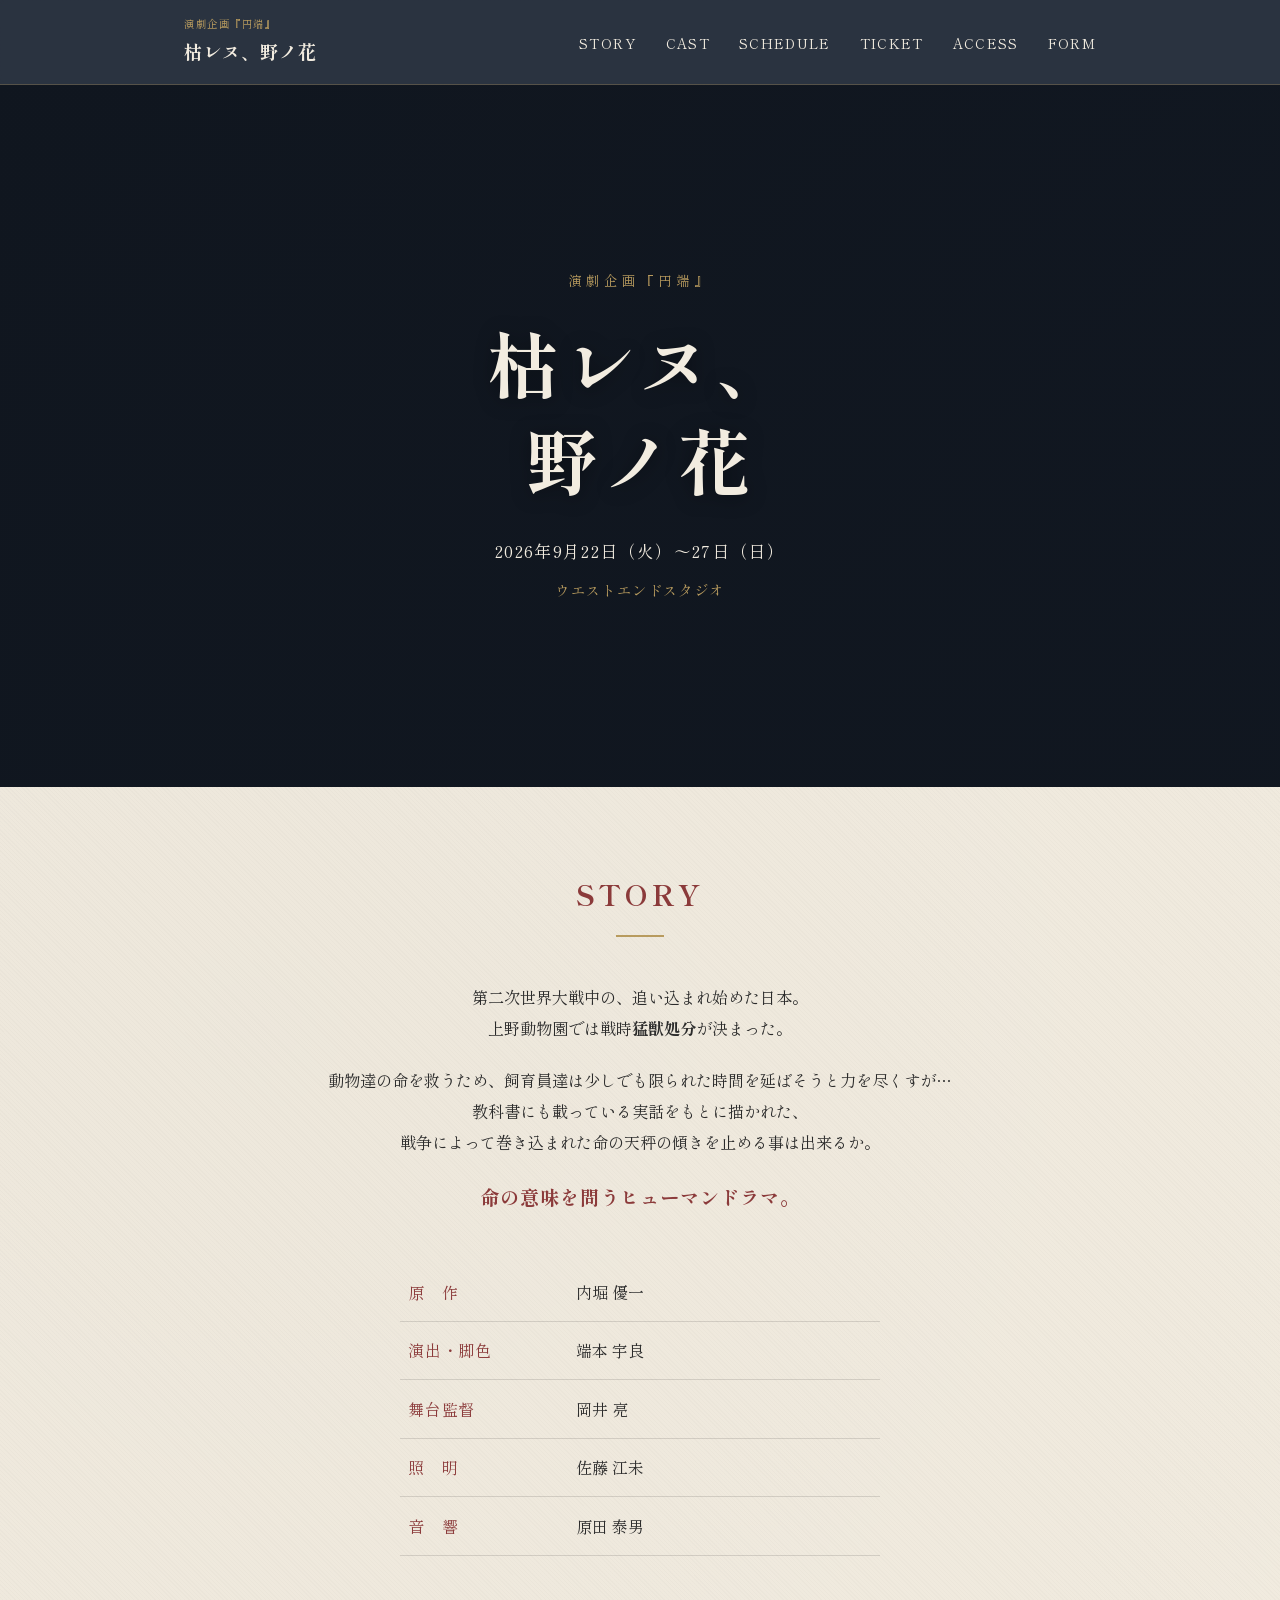
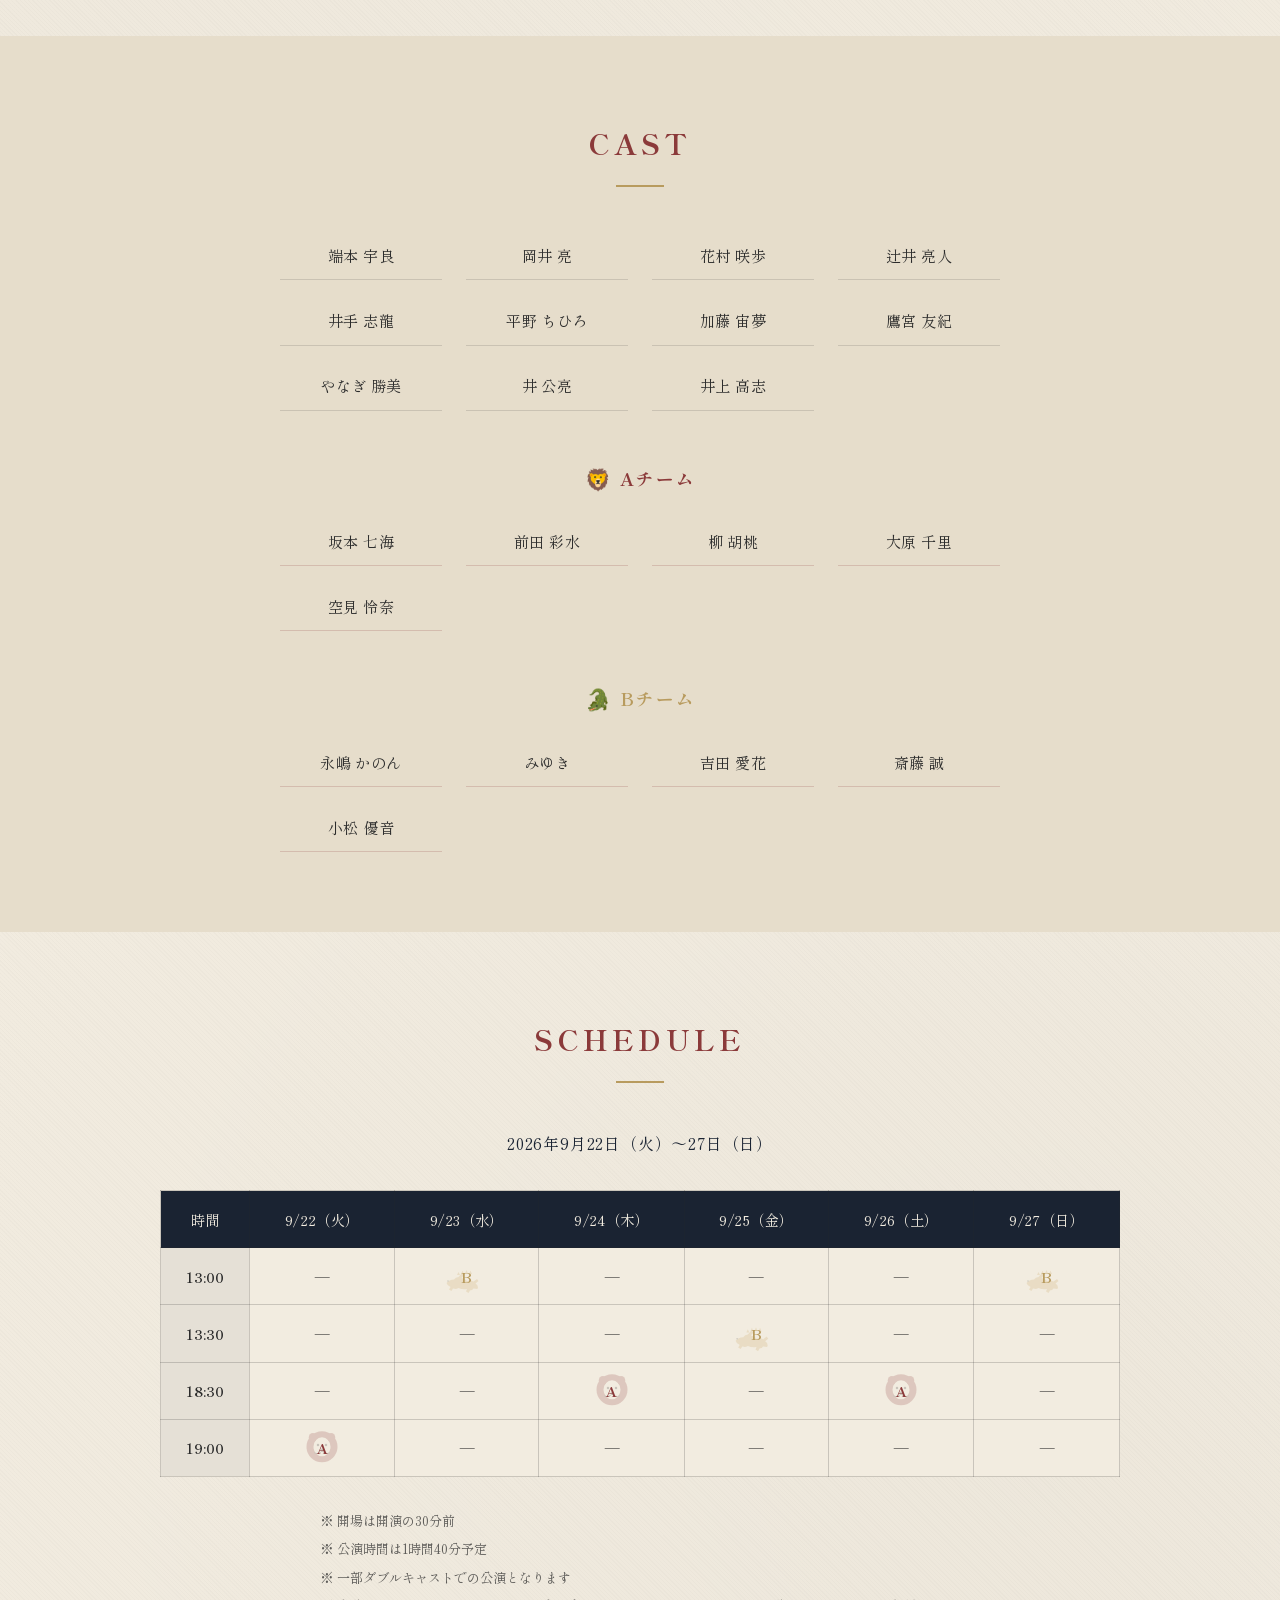
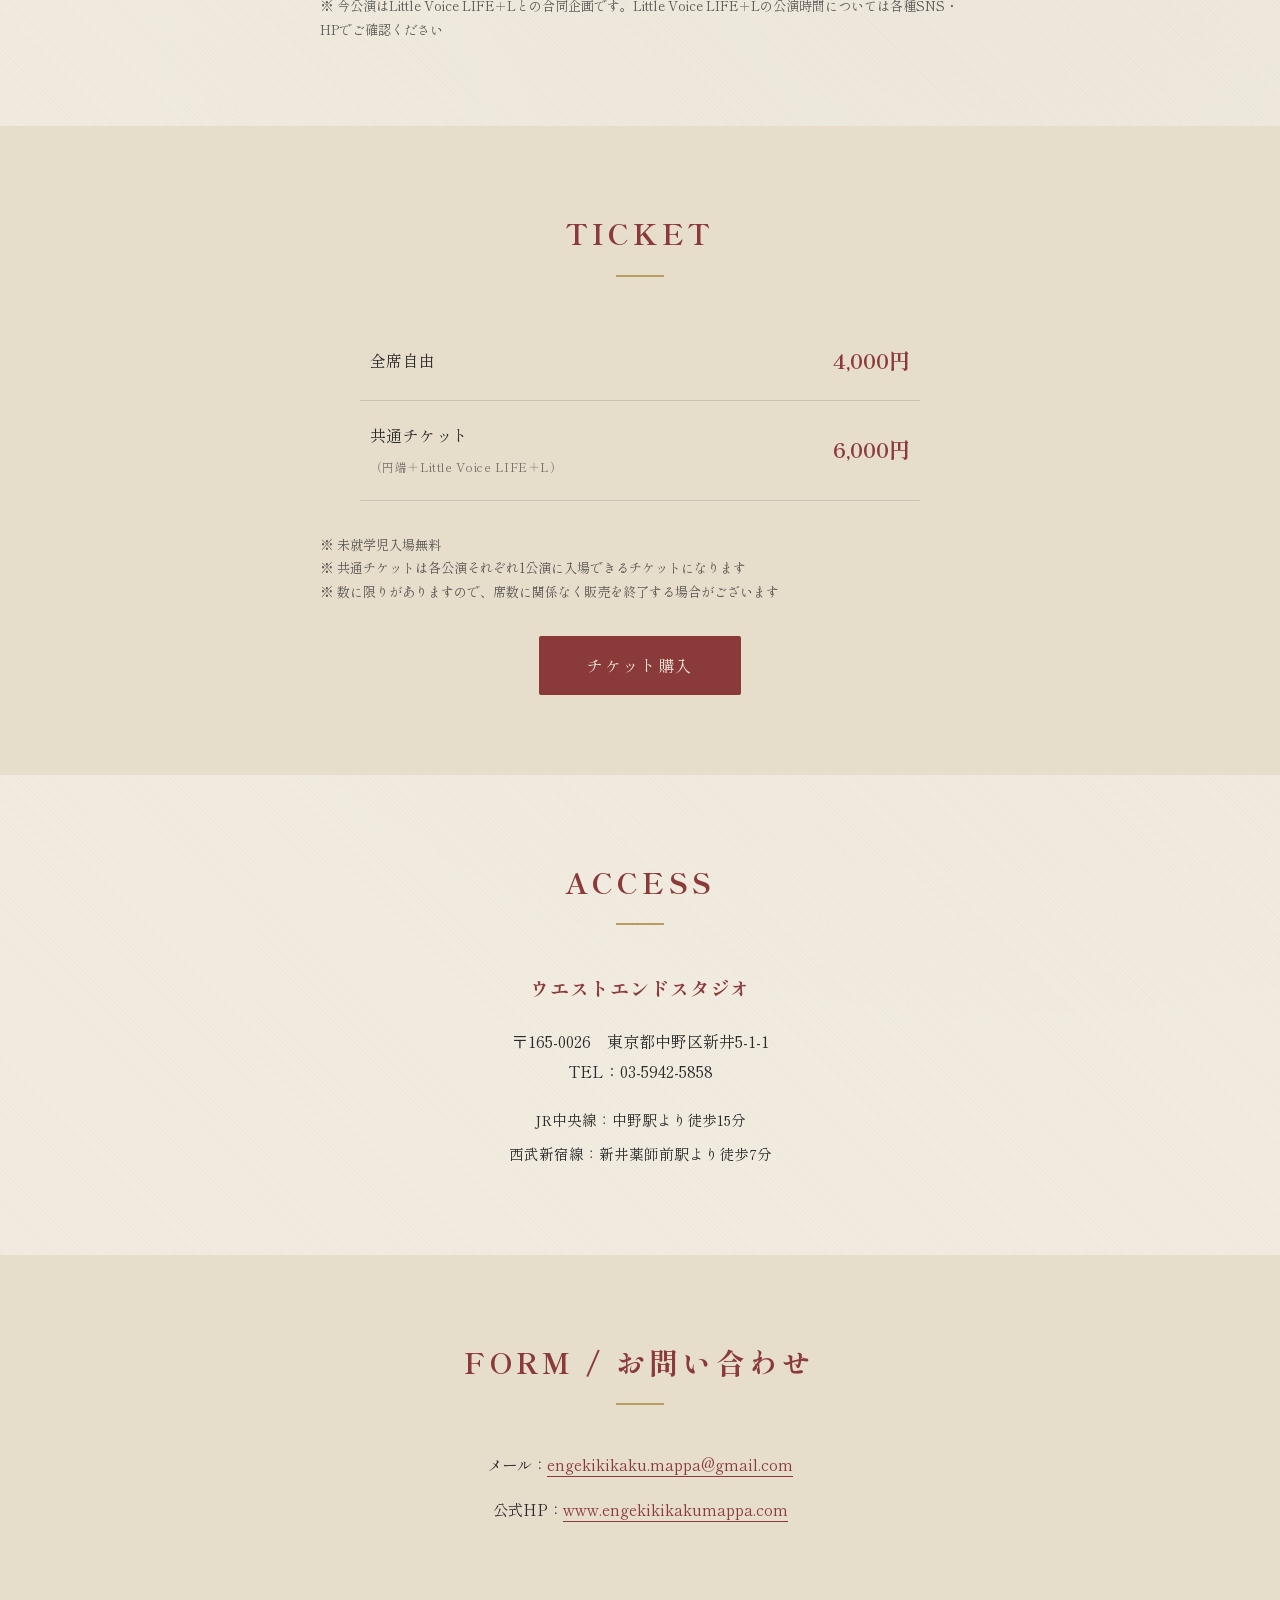
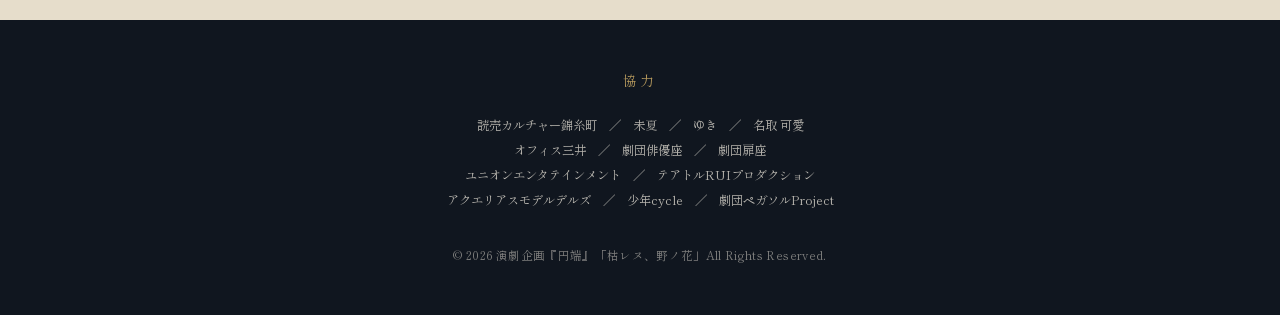
==== index.html @ f5dc88d8 "Add files via upload" ====
<!DOCTYPE html>
<html lang="ja">
<head>
<meta charset="UTF-8">
<meta name="viewport" content="width=device-width, initial-scale=1.0">
<title>枯レヌ、野ノ花 | 演劇企画『円端』</title>
<link rel="stylesheet" href="style.css">
</head>
<body>

<header class="site-header">
  <div class="header-inner">
    <a href="#top" class="logo">
      <span class="logo-sub">演劇企画『円端』</span>
      <span class="logo-main">枯レヌ、野ノ花</span>
    </a>
    <button class="menu-toggle" id="menuToggle" aria-label="メニューを開く" aria-expanded="false">
      <span></span><span></span><span></span>
    </button>
    <nav class="site-nav" id="siteNav">
      <ul>
        <li><a href="#story">STORY</a></li>
        <li><a href="#cast">CAST</a></li>
        <li><a href="#schedule">SCHEDULE</a></li>
        <li><a href="#ticket">TICKET</a></li>
        <li><a href="#access">ACCESS</a></li>
        <li><a href="#form">FORM</a></li>
      </ul>
    </nav>
  </div>
</header>

<main id="top">

  <section class="hero">
    <div class="hero-inner fade-in">
      <p class="hero-eyebrow">演劇企画『円端』</p>
      <h1 class="hero-title">枯レヌ、<br>野ノ花</h1>
      <p class="hero-date">2026年9月22日（火）〜27日（日）</p>
      <p class="hero-venue">ウエストエンドスタジオ</p>
    </div>
  </section>

  <section id="story" class="section">
    <div class="section-inner">
      <h2 class="section-title fade-in">STORY</h2>
      <div class="story-text fade-in">
        <p>第二次世界大戦中の、追い込まれ始めた日本。<br>
        上野動物園では戦時<strong>猛獣処分</strong>が決まった。</p>
        <p>動物達の命を救うため、飼育員達は少しでも限られた時間を延ばそうと力を尽くすが…<br>
        教科書にも載っている実話をもとに描かれた、<br>
        戦争によって巻き込まれた命の天秤の傾きを止める事は出来るか。</p>
        <p class="story-catch">命の意味を問うヒューマンドラマ。</p>
      </div>

      <table class="staff-table fade-in">
        <tbody>
          <tr><th>原　作</th><td>内堀 優一</td></tr>
          <tr><th>演出・脚色</th><td>端本 宇良</td></tr>
          <tr><th>舞台監督</th><td>岡井 亮</td></tr>
          <tr><th>照　明</th><td>佐藤 江未</td></tr>
          <tr><th>音　響</th><td>原田 泰男</td></tr>
        </tbody>
      </table>
    </div>
  </section>

  <section id="cast" class="section section-alt">
    <div class="section-inner">
      <h2 class="section-title fade-in">CAST</h2>
      <div class="cast-group fade-in">
        <ul class="cast-list">
          <li>端本 宇良</li>
          <li>岡井 亮</li>
          <li>花村 咲歩</li>
          <li>辻井 亮人</li>
          <li>井手 志龍</li>
          <li>平野 ちひろ</li>
          <li>加藤 宙夢</li>
          <li>鷹宮 友紀</li>
          <li>やなぎ 勝美</li>
          <li>井 公亮</li>
          <li>井上 高志</li>
        </ul>
      </div>

      <div class="cast-group cast-group-team fade-in">
        <h3 class="cast-team-title cast-team-title-a"><span class="team-icon">🦁</span>Aチーム</h3>
        <ul class="cast-list cast-list-team">
          <li>坂本 七海</li>
          <li>前田 彩水</li>
          <li>柳 胡桃</li>
          <li>大原 千里</li>
          <li>空見 怜奈</li>
        </ul>
      </div>

      <div class="cast-group cast-group-team fade-in">
        <h3 class="cast-team-title cast-team-title-b"><span class="team-icon">🐊</span>Bチーム</h3>
        <ul class="cast-list cast-list-team">
          <li>永嶋 かのん</li>
          <li>みゆき</li>
          <li>吉田 愛花</li>
          <li>斎藤 誠</li>
          <li>小松 優音</li>
        </ul>
      </div>
    </div>
  </section>

  <section id="schedule" class="section">
    <div class="section-inner">
      <h2 class="section-title fade-in">SCHEDULE</h2>
      <p class="schedule-range fade-in">2026年9月22日（火）〜27日（日）</p>

      <div class="table-scroll fade-in">
        <table class="schedule-table" id="scheduleTable">
          <thead>
            <tr>
              <th>時間</th>
              <th class="day-col" data-day="9/22">9/22（火）</th>
              <th class="day-col" data-day="9/23">9/23（水）</th>
              <th class="day-col" data-day="9/24">9/24（木）</th>
              <th class="day-col" data-day="9/25">9/25（金）</th>
              <th class="day-col" data-day="9/26">9/26（土）</th>
              <th class="day-col" data-day="9/27">9/27（日）</th>
            </tr>
          </thead>
          <tbody>
            <tr>
              <th>13:00</th>
              <td data-day="9/22">—</td>
              <td class="cast-b" data-day="9/23">B</td>
              <td data-day="9/24">—</td>
              <td data-day="9/25">—</td>
              <td data-day="9/26">—</td>
              <td class="cast-b" data-day="9/27">B</td>
            </tr>
            <tr>
              <th>13:30</th>
              <td data-day="9/22">—</td>
              <td data-day="9/23">—</td>
              <td data-day="9/24">—</td>
              <td class="cast-b" data-day="9/25">B</td>
              <td data-day="9/26">—</td>
              <td data-day="9/27">—</td>
            </tr>
            <tr>
              <th>18:30</th>
              <td data-day="9/22">—</td>
              <td data-day="9/23">—</td>
              <td class="cast-a" data-day="9/24">A</td>
              <td data-day="9/25">—</td>
              <td class="cast-a" data-day="9/26">A</td>
              <td data-day="9/27">—</td>
            </tr>
            <tr>
              <th>19:00</th>
              <td class="cast-a" data-day="9/22">A</td>
              <td data-day="9/23">—</td>
              <td data-day="9/24">—</td>
              <td data-day="9/25">—</td>
              <td data-day="9/26">—</td>
              <td data-day="9/27">—</td>
            </tr>
          </tbody>
        </table>
      </div>

      <ul class="schedule-notes fade-in">
        <li>※ 開場は開演の30分前</li>
        <li>※ 公演時間は1時間40分予定</li>
        <li>※ 一部ダブルキャストでの公演となります</li>
        <li>※ 今公演はLittle Voice LIFE＋Lとの合同企画です。Little Voice LIFE＋Lの公演時間については各種SNS・HPでご確認ください</li>
      </ul>
    </div>
  </section>

  <section id="ticket" class="section section-alt">
    <div class="section-inner">
      <h2 class="section-title fade-in">TICKET</h2>
      <table class="ticket-table fade-in">
        <tbody>
          <tr>
            <th>全席自由</th>
            <td class="price">4,000円</td>
          </tr>
          <tr>
            <th>共通チケット<br><span class="small">（円端＋Little Voice LIFE＋L）</span></th>
            <td class="price">6,000円</td>
          </tr>
        </tbody>
      </table>
      <ul class="ticket-notes fade-in">
        <li>※ 未就学児入場無料</li>
        <li>※ 共通チケットは各公演それぞれ1公演に入場できるチケットになります</li>
        <li>※ 数に限りがありますので、席数に関係なく販売を終了する場合がございます</li>
      </ul>
      <div class="ticket-buy fade-in">
        <a href="#" class="ticket-buy-btn">チケット購入</a>
      </div>
    </div>
  </section>

  <section id="access" class="section">
    <div class="section-inner">
      <h2 class="section-title fade-in">ACCESS</h2>
      <div class="access-info fade-in">
        <p class="venue-name">ウエストエンドスタジオ</p>
        <p>〒165-0026　東京都中野区新井5-1-1<br>
        TEL：03-5942-5858</p>
        <ul>
          <li>JR中央線：中野駅より徒歩15分</li>
          <li>西武新宿線：新井薬師前駅より徒歩7分</li>
        </ul>
      </div>
    </div>
  </section>

  <section id="form" class="section section-alt">
    <div class="section-inner">
      <h2 class="section-title fade-in">FORM / お問い合わせ</h2>
      <ul class="contact-list fade-in">
        <li>メール：<a href="mailto:engekikikaku.mappa@gmail.com">engekikikaku.mappa@gmail.com</a></li>
        <li>公式HP：<a href="http://www.engekikikakumappa.com/index.html" target="_blank" rel="noopener">www.engekikikakumappa.com</a></li>
      </ul>
    </div>
  </section>

</main>

<footer class="site-footer">
  <div class="footer-inner">
    <h3>協力</h3>
    <p class="cooperation">
      読売カルチャー錦糸町　／　未夏　／　ゆき　／　名取 可愛<br>
      オフィス三井　／　劇団俳優座　／　劇団扉座<br>
      ユニオンエンタテインメント　／　テアトルRUIプロダクション<br>
      アクエリアスモデルデルズ　／　少年cycle　／　劇団ペガソルProject
    </p>
    <p class="copyright">© 2026 演劇企画『円端』「枯レヌ、野ノ花」All Rights Reserved.</p>
  </div>
</footer>

<button id="backToTop" class="back-to-top" aria-label="トップへ戻る">
  <span>▲</span>
</button>

<script src="script.js"></script>
</body>
</html>
---- style.css ----
@import url('https://fonts.googleapis.com/css2?family=Noto+Serif+JP:wght@400;600;700&family=Shippori+Mincho:wght@500;700&display=swap');

:root {
  --color-navy: #1a2332;
  --color-navy-deep: #10161f;
  --color-ink: #2b2b2b;
  --color-vermilion: #8b3a3a;
  --color-vermilion-bright: #a8493f;
  --color-paper: #f2ece0;
  --color-paper-dim: #e6ddcb;
  --color-gold: #b89b5e;
  --font-serif: 'Shippori Mincho', 'Noto Serif JP', serif;
  --max-width: 960px;
}

* {
  box-sizing: border-box;
  margin: 0;
  padding: 0;
}

html {
  scroll-behavior: smooth;
}

body {
  font-family: var(--font-serif);
  background-color: var(--color-paper);
  color: var(--color-ink);
  line-height: 1.9;
  background-image:
    radial-gradient(circle at 20% 20%, rgba(0,0,0,0.02) 0%, transparent 40%),
    radial-gradient(circle at 80% 60%, rgba(0,0,0,0.02) 0%, transparent 40%),
    repeating-linear-gradient(45deg, rgba(0,0,0,0.015) 0px, rgba(0,0,0,0.015) 1px, transparent 1px, transparent 3px);
}

a {
  color: inherit;
  text-decoration: none;
}

ul {
  list-style: none;
}

img {
  max-width: 100%;
  display: block;
}

/* ===== Header ===== */
.site-header {
  position: sticky;
  top: 0;
  z-index: 100;
  background: rgba(26, 35, 50, 0.92);
  backdrop-filter: blur(6px);
  border-bottom: 1px solid rgba(184, 155, 94, 0.3);
}

.header-inner {
  max-width: var(--max-width);
  margin: 0 auto;
  padding: 0.9rem 1.5rem;
  display: flex;
  align-items: center;
  justify-content: space-between;
  position: relative;
}

.logo {
  display: flex;
  flex-direction: column;
  color: var(--color-paper);
}

.logo-sub {
  font-size: 0.65rem;
  letter-spacing: 0.15em;
  color: var(--color-gold);
}

.logo-main {
  font-size: 1.15rem;
  font-weight: 700;
  letter-spacing: 0.05em;
}

.site-nav ul {
  display: flex;
  gap: 1.8rem;
}

.site-nav a {
  color: var(--color-paper);
  font-size: 0.85rem;
  letter-spacing: 0.1em;
  transition: color 0.25s ease;
  position: relative;
}

.site-nav a::after {
  content: '';
  position: absolute;
  left: 0;
  bottom: -4px;
  width: 0;
  height: 1px;
  background: var(--color-gold);
  transition: width 0.25s ease;
}

.site-nav a:hover {
  color: var(--color-gold);
}

.site-nav a:hover::after {
  width: 100%;
}

.menu-toggle {
  display: none;
  flex-direction: column;
  justify-content: center;
  gap: 5px;
  width: 32px;
  height: 32px;
  background: none;
  border: none;
  cursor: pointer;
  z-index: 110;
}

.menu-toggle span {
  display: block;
  width: 100%;
  height: 2px;
  background: var(--color-paper);
  transition: transform 0.3s ease, opacity 0.3s ease;
}

.menu-toggle.open span:nth-child(1) {
  transform: translateY(7px) rotate(45deg);
}
.menu-toggle.open span:nth-child(2) {
  opacity: 0;
}
.menu-toggle.open span:nth-child(3) {
  transform: translateY(-7px) rotate(-45deg);
}

/* ===== Hero ===== */
.hero {
  min-height: 78vh;
  display: flex;
  align-items: center;
  justify-content: center;
  text-align: center;
  background:
    linear-gradient(180deg, rgba(16,22,31,0.88), rgba(16,22,31,0.94)),
    linear-gradient(135deg, var(--color-navy-deep), var(--color-navy));
  color: var(--color-paper);
  padding: 4rem 1.5rem;
}

.hero-eyebrow {
  font-size: 0.85rem;
  letter-spacing: 0.3em;
  color: var(--color-gold);
  margin-bottom: 1.2rem;
}

.hero-title {
  font-size: clamp(2.6rem, 8vw, 4.5rem);
  font-weight: 700;
  line-height: 1.35;
  letter-spacing: 0.06em;
  margin-bottom: 1.8rem;
  text-shadow: 0 2px 20px rgba(0,0,0,0.4);
}

.hero-date {
  font-size: 1.05rem;
  letter-spacing: 0.08em;
  margin-bottom: 0.5rem;
}

.hero-venue {
  font-size: 0.9rem;
  color: var(--color-gold);
  letter-spacing: 0.1em;
}

/* ===== Sections ===== */
.section {
  padding: 5rem 1.5rem;
}

.section-alt {
  background-color: var(--color-paper-dim);
}

.section-inner {
  max-width: var(--max-width);
  margin: 0 auto;
}

.section-title {
  font-size: 1.8rem;
  letter-spacing: 0.15em;
  color: var(--color-vermilion);
  text-align: center;
  margin-bottom: 2.8rem;
  position: relative;
  padding-bottom: 1rem;
}

.section-title::after {
  content: '';
  position: absolute;
  bottom: 0;
  left: 50%;
  transform: translateX(-50%);
  width: 48px;
  height: 2px;
  background: var(--color-gold);
}

/* ===== Story ===== */
.story-text {
  max-width: 640px;
  margin: 0 auto 3rem;
  text-align: center;
  font-size: 1.02rem;
}

.story-text p {
  margin-bottom: 1.3rem;
}

.story-catch {
  font-weight: 700;
  font-size: 1.2rem;
  color: var(--color-vermilion);
  letter-spacing: 0.05em;
}

.staff-table {
  max-width: 480px;
  margin: 0 auto;
  width: 100%;
  border-collapse: collapse;
}

.staff-table tr {
  border-bottom: 1px solid rgba(43,43,43,0.15);
}

.staff-table th,
.staff-table td {
  padding: 0.85rem 0.5rem;
  text-align: left;
  font-weight: 400;
}

.staff-table th {
  width: 35%;
  color: var(--color-vermilion);
  letter-spacing: 0.05em;
}

/* ===== Cast ===== */
.cast-group {
  max-width: 720px;
  margin: 0 auto;
}

.cast-group-team {
  margin-top: 3rem;
}

.cast-team-title {
  display: flex;
  align-items: center;
  justify-content: center;
  gap: 0.5rem;
  font-size: 1.1rem;
  letter-spacing: 0.1em;
  margin-bottom: 1.2rem;
}

.team-icon {
  font-size: 1.3rem;
}

.cast-team-title-a {
  color: var(--color-vermilion);
}

.cast-team-title-b {
  color: var(--color-gold);
}

.cast-list {
  display: grid;
  grid-template-columns: repeat(auto-fill, minmax(140px, 1fr));
  gap: 1rem 1.5rem;
  text-align: center;
}

.cast-list li {
  padding: 0.6rem 0.3rem;
  border-bottom: 1px solid rgba(43,43,43,0.15);
  font-size: 0.95rem;
  letter-spacing: 0.03em;
}

.cast-list-team li {
  border-bottom-color: rgba(139, 58, 58, 0.2);
}

/* ===== Schedule ===== */
.schedule-range {
  text-align: center;
  margin-bottom: 2rem;
  letter-spacing: 0.05em;
  color: var(--color-navy);
}

.table-scroll {
  overflow-x: auto;
  margin-bottom: 2rem;
}

.schedule-table {
  width: 100%;
  min-width: 560px;
  border-collapse: collapse;
  background: var(--color-paper);
}

.schedule-table th,
.schedule-table td {
  border: 1px solid rgba(43,43,43,0.2);
  padding: 0.9rem 0.6rem;
  text-align: center;
  font-size: 0.9rem;
}

.schedule-table thead th {
  background: var(--color-navy);
  color: var(--color-paper);
  font-weight: 400;
  letter-spacing: 0.03em;
  cursor: pointer;
  transition: background 0.25s ease;
}

.schedule-table thead th:first-child {
  cursor: default;
}

.schedule-table thead th:hover:not(:first-child) {
  background: var(--color-vermilion);
}

.schedule-table tbody th {
  background: rgba(26, 35, 50, 0.06);
  font-weight: 600;
}

.cast-a {
  color: var(--color-vermilion);
  font-weight: 700;
}

.cast-b {
  color: var(--color-gold);
  font-weight: 700;
}

.schedule-table td.cast-a,
.schedule-table td.cast-b {
  position: relative;
  z-index: 0;
  overflow: hidden;
}

.schedule-table td.cast-a::before,
.schedule-table td.cast-b::before {
  content: "";
  position: absolute;
  inset: 3px;
  background-repeat: no-repeat;
  background-position: center;
  background-size: contain;
  opacity: 0.2;
  z-index: -1;
  pointer-events: none;
}

.schedule-table td.cast-a::before {
  background-image: url("data:image/svg+xml,%3Csvg xmlns='http://www.w3.org/2000/svg' viewBox='0 0 200 200'%3E%3Ccircle cx='100' cy='95' r='62' fill='%238B3A3A'/%3E%3Cellipse cx='100' cy='95' rx='34' ry='38' fill='%23F5EFE3'/%3E%3Cellipse cx='63' cy='58' rx='16' ry='18' fill='%238B3A3A'/%3E%3Cellipse cx='137' cy='58' rx='16' ry='18' fill='%238B3A3A'/%3E%3Ccircle cx='84' cy='88' r='5' fill='%232B2B2B'/%3E%3Ccircle cx='116' cy='88' r='5' fill='%232B2B2B'/%3E%3Cpath d='M100 100 l-9 12 h18 z' fill='%232B2B2B'/%3E%3Cpath d='M100 112 q-14 16 -30 8 M100 112 q14 16 30 8' stroke='%232B2B2B' stroke-width='4' fill='none' stroke-linecap='round'/%3E%3C/svg%3E");
}

.schedule-table td.cast-b::before {
  background-image: url("data:image/svg+xml,%3Csvg xmlns='http://www.w3.org/2000/svg' viewBox='0 0 200 200'%3E%3Cpath d='M18 128 q10 -14 30 -14 q6 -10 18 -10 l14 -16 8 8 -10 12 q14 2 22 12 q16 -4 26 2 l14 -10 6 8 -12 10 q10 6 10 16 q0 4 -4 6 l-14 -2 q-4 8 -14 8 l-6 10 -10 -6 4 -10 q-18 4 -34 -4 q-10 6 -22 2 l-6 10 -10 -6 6 -10 q-14 -6 -16 -16 z' fill='%23C6A15B'/%3E%3Cpolygon points='60,96 66,84 72,96' fill='%23C6A15B'/%3E%3Cpolygon points='76,92 82,78 88,92' fill='%23C6A15B'/%3E%3Cpolygon points='92,90 98,76 104,90' fill='%23C6A15B'/%3E%3Cpolygon points='108,92 114,78 120,92' fill='%23C6A15B'/%3E%3Ccircle cx='24' cy='120' r='3' fill='%232B2B2B'/%3E%3C/svg%3E");
}

.schedule-table td.highlight,
.schedule-table th.highlight {
  background: rgba(139, 58, 58, 0.15);
}

.schedule-notes {
  max-width: 640px;
  margin: 0 auto;
  font-size: 0.82rem;
  color: rgba(43,43,43,0.75);
  line-height: 1.8;
}

.schedule-notes li {
  margin-bottom: 0.3rem;
}

/* ===== Ticket ===== */
.ticket-table {
  max-width: 560px;
  margin: 0 auto 2rem;
  width: 100%;
  border-collapse: collapse;
}

.ticket-table tr {
  border-bottom: 1px solid rgba(43,43,43,0.15);
}

.ticket-table th,
.ticket-table td {
  padding: 1.2rem 0.6rem;
  text-align: left;
}

.ticket-table th {
  font-weight: 400;
  letter-spacing: 0.03em;
}

.ticket-table .small {
  font-size: 0.75rem;
  color: rgba(43,43,43,0.6);
}

.ticket-table .price {
  text-align: right;
  font-size: 1.3rem;
  font-weight: 700;
  color: var(--color-vermilion);
}

.ticket-notes {
  max-width: 640px;
  margin: 0 auto;
  font-size: 0.82rem;
  color: rgba(43,43,43,0.75);
  line-height: 1.8;
}

.ticket-buy {
  text-align: center;
  margin-top: 2rem;
}

.ticket-buy-btn {
  display: inline-block;
  padding: 0.9rem 3rem;
  background: var(--color-vermilion);
  color: var(--color-paper);
  font-size: 1rem;
  letter-spacing: 0.1em;
  text-decoration: none;
  border-radius: 2px;
  transition: background 0.25s ease, transform 0.25s ease;
}

.ticket-buy-btn:hover {
  background: var(--color-vermilion-bright);
  transform: translateY(-2px);
}

/* ===== Access ===== */
.access-info {
  max-width: 480px;
  margin: 0 auto;
  text-align: center;
}

.venue-name {
  font-size: 1.2rem;
  font-weight: 700;
  color: var(--color-vermilion);
  margin-bottom: 1rem;
  letter-spacing: 0.05em;
}

.access-info p {
  margin-bottom: 1.2rem;
}

.access-info ul li {
  margin-bottom: 0.4rem;
  font-size: 0.92rem;
}

/* ===== Form ===== */
.contact-list {
  max-width: 480px;
  margin: 0 auto;
  text-align: center;
}

.contact-list li {
  margin-bottom: 1rem;
  font-size: 0.95rem;
}

.contact-list a {
  color: var(--color-vermilion);
  border-bottom: 1px solid var(--color-vermilion);
  padding-bottom: 1px;
  transition: opacity 0.2s ease;
}

.contact-list a:hover {
  opacity: 0.7;
}

/* ===== Footer ===== */
.site-footer {
  background: var(--color-navy-deep);
  color: rgba(242, 236, 224, 0.75);
  padding: 3rem 1.5rem;
  text-align: center;
}

.footer-inner {
  max-width: var(--max-width);
  margin: 0 auto;
}

.site-footer h3 {
  font-size: 0.85rem;
  letter-spacing: 0.2em;
  color: var(--color-gold);
  margin-bottom: 1.2rem;
  font-weight: 400;
}

.cooperation {
  font-size: 0.78rem;
  line-height: 2;
  margin-bottom: 2rem;
}

.copyright {
  font-size: 0.72rem;
  letter-spacing: 0.03em;
  color: rgba(242, 236, 224, 0.5);
}

/* ===== Back to top ===== */
.back-to-top {
  position: fixed;
  right: 1.5rem;
  bottom: 1.5rem;
  width: 46px;
  height: 46px;
  border-radius: 50%;
  border: 1px solid rgba(184, 155, 94, 0.5);
  background: var(--color-navy);
  color: var(--color-paper);
  font-size: 0.9rem;
  display: flex;
  align-items: center;
  justify-content: center;
  cursor: pointer;
  opacity: 0;
  visibility: hidden;
  transform: translateY(12px);
  transition: opacity 0.3s ease, transform 0.3s ease, background 0.25s ease;
  z-index: 90;
}

.back-to-top.visible {
  opacity: 1;
  visibility: visible;
  transform: translateY(0);
}

.back-to-top:hover {
  background: var(--color-vermilion);
}

/* ===== Fade-in animation ===== */
.fade-in {
  opacity: 0;
  transform: translateY(24px);
  transition: opacity 0.8s ease, transform 0.8s ease;
}

.fade-in.visible {
  opacity: 1;
  transform: translateY(0);
}

/* ===== Responsive ===== */
@media (max-width: 720px) {
  .menu-toggle {
    display: flex;
  }

  .site-nav {
    position: fixed;
    top: 0;
    right: 0;
    height: 100vh;
    width: 70%;
    max-width: 300px;
    background: var(--color-navy-deep);
    display: flex;
    align-items: center;
    transform: translateX(100%);
    transition: transform 0.35s ease;
  }

  .site-nav.open {
    transform: translateX(0);
  }

  .site-nav ul {
    flex-direction: column;
    gap: 2rem;
    width: 100%;
    text-align: center;
  }

  .cast-list {
    grid-template-columns: repeat(2, 1fr);
  }
}
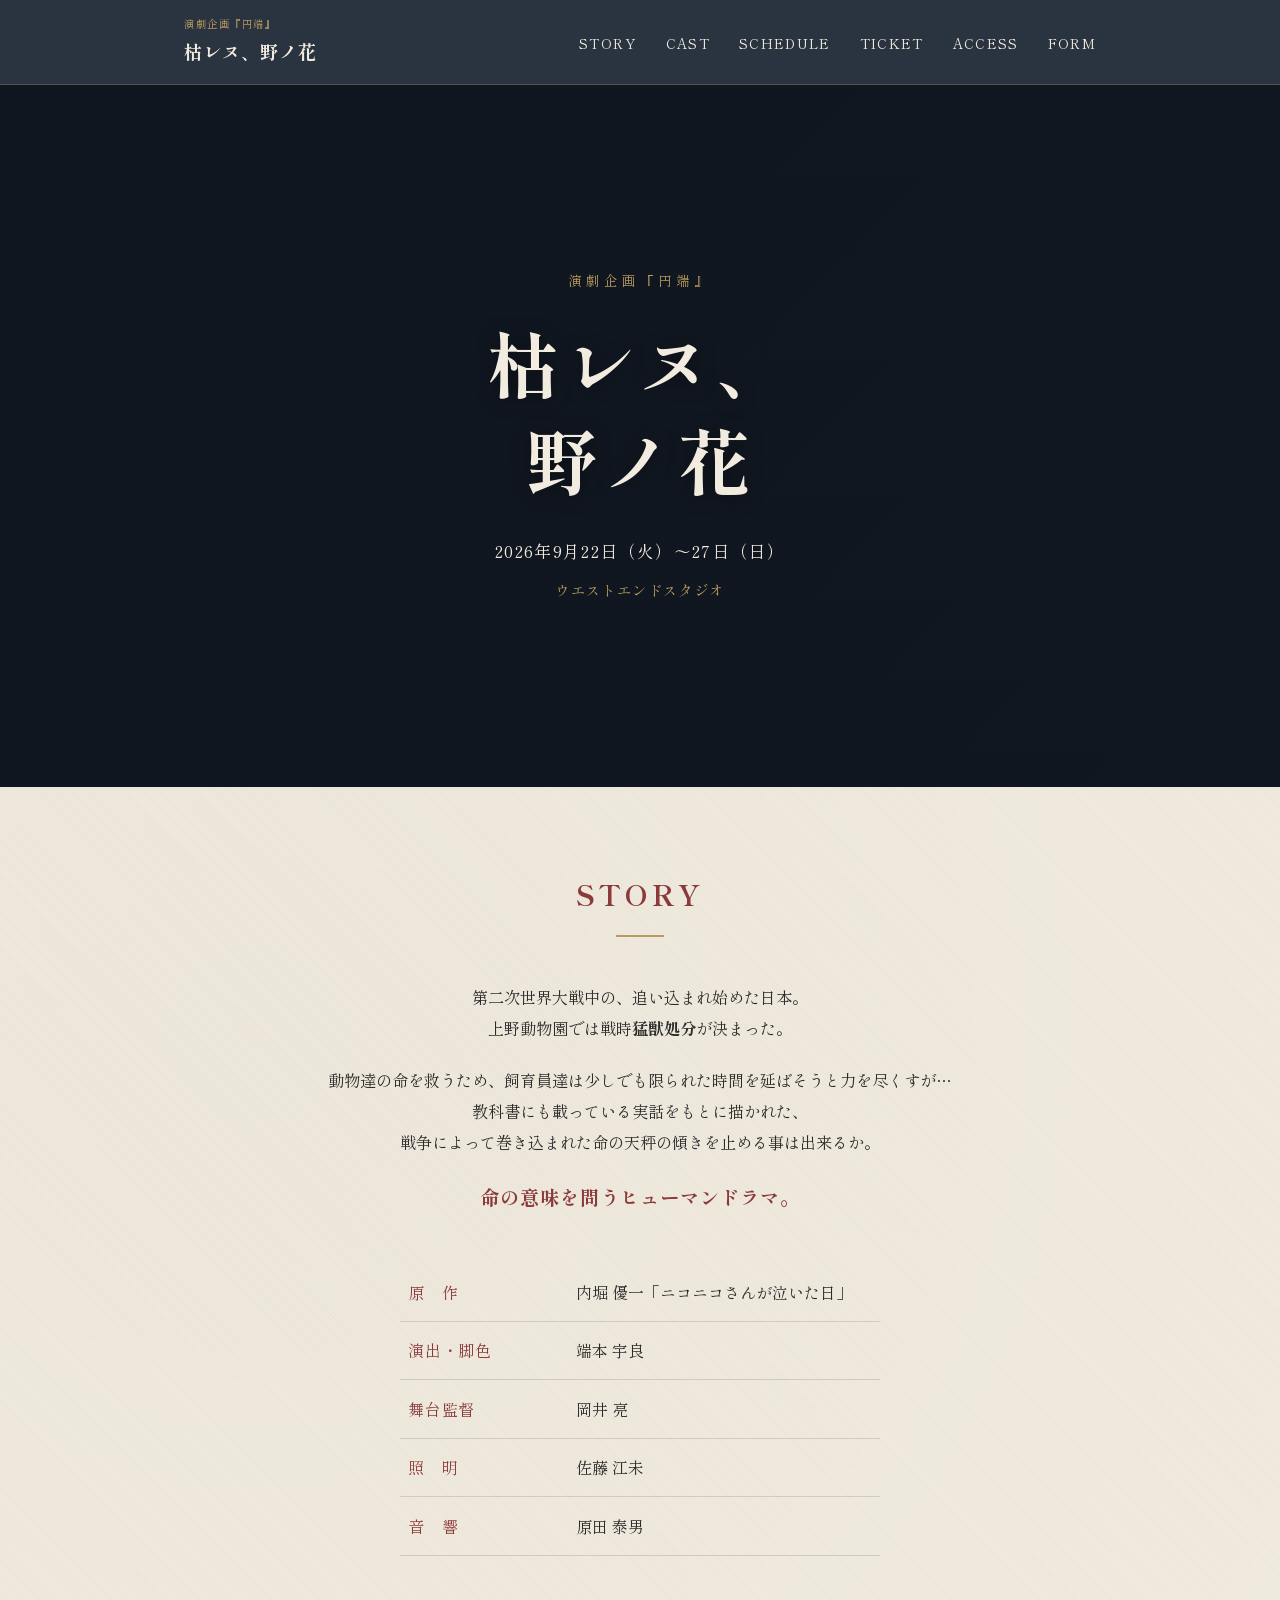
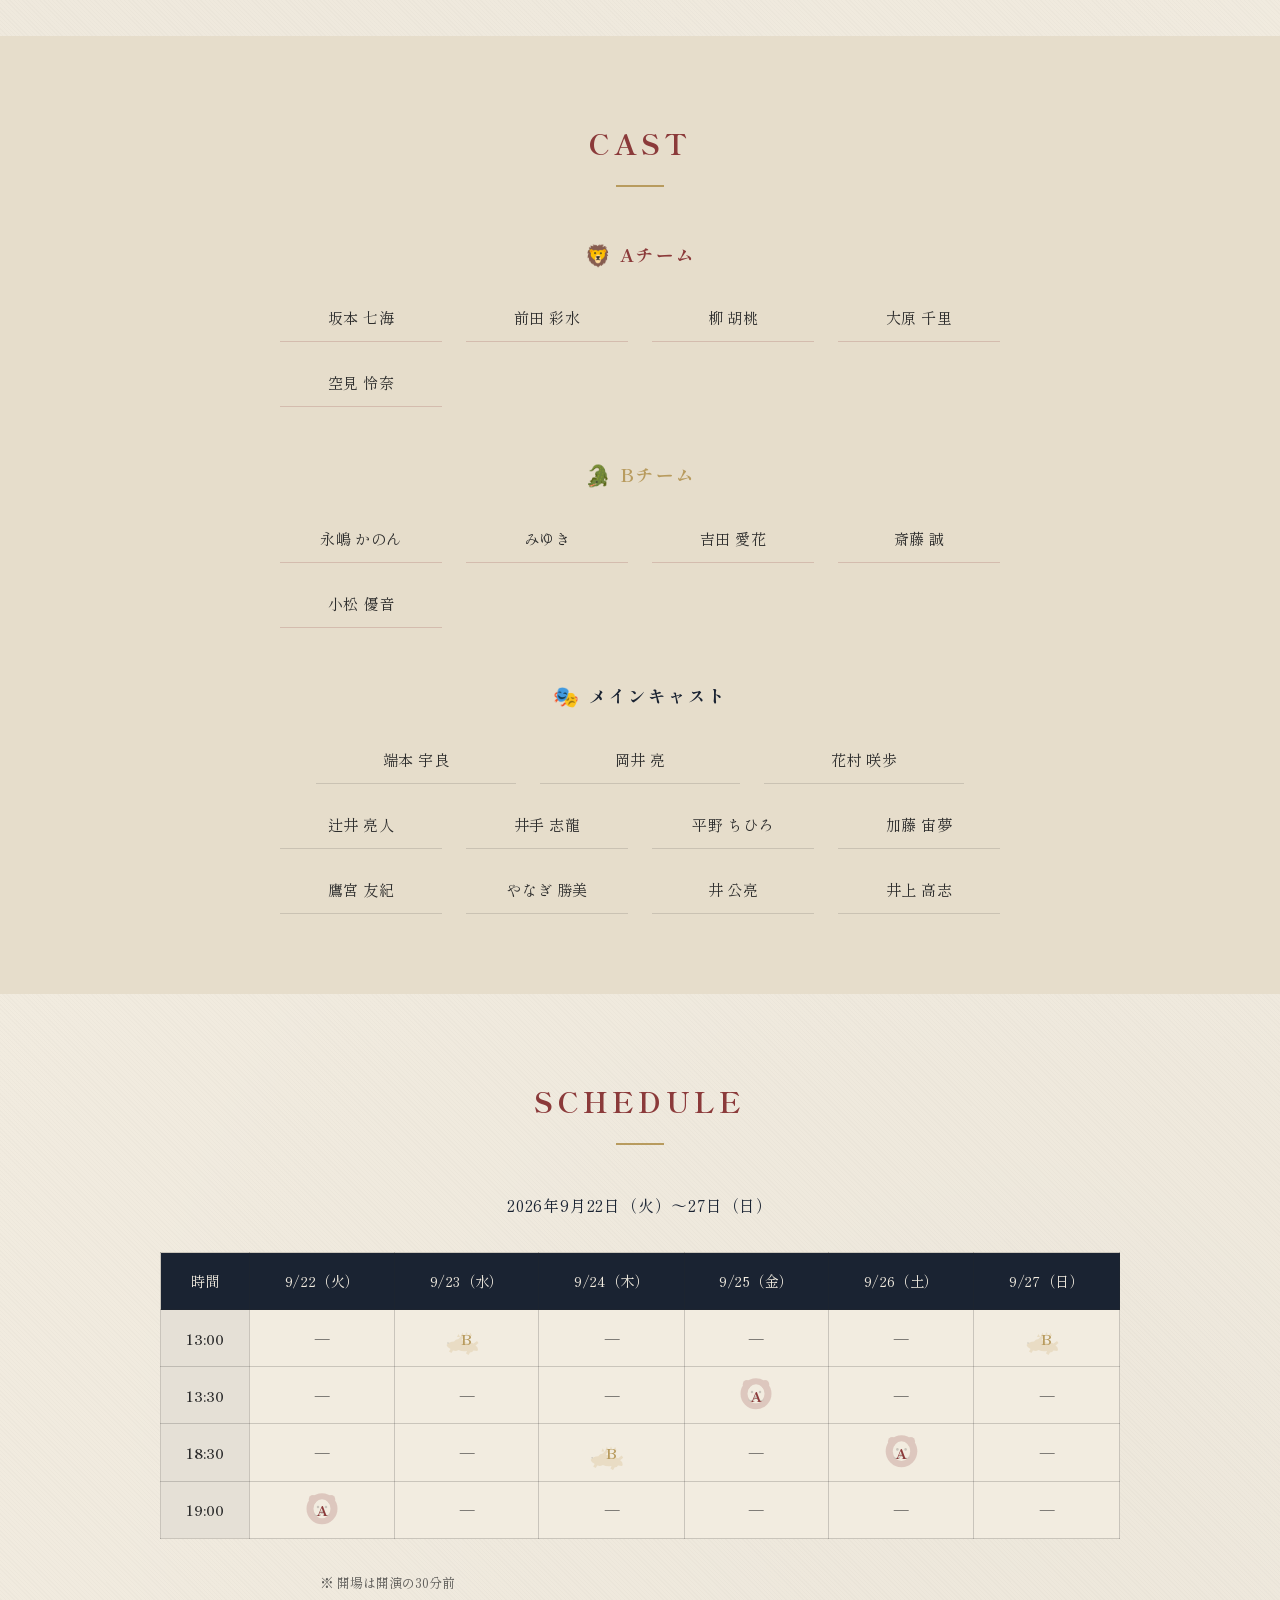
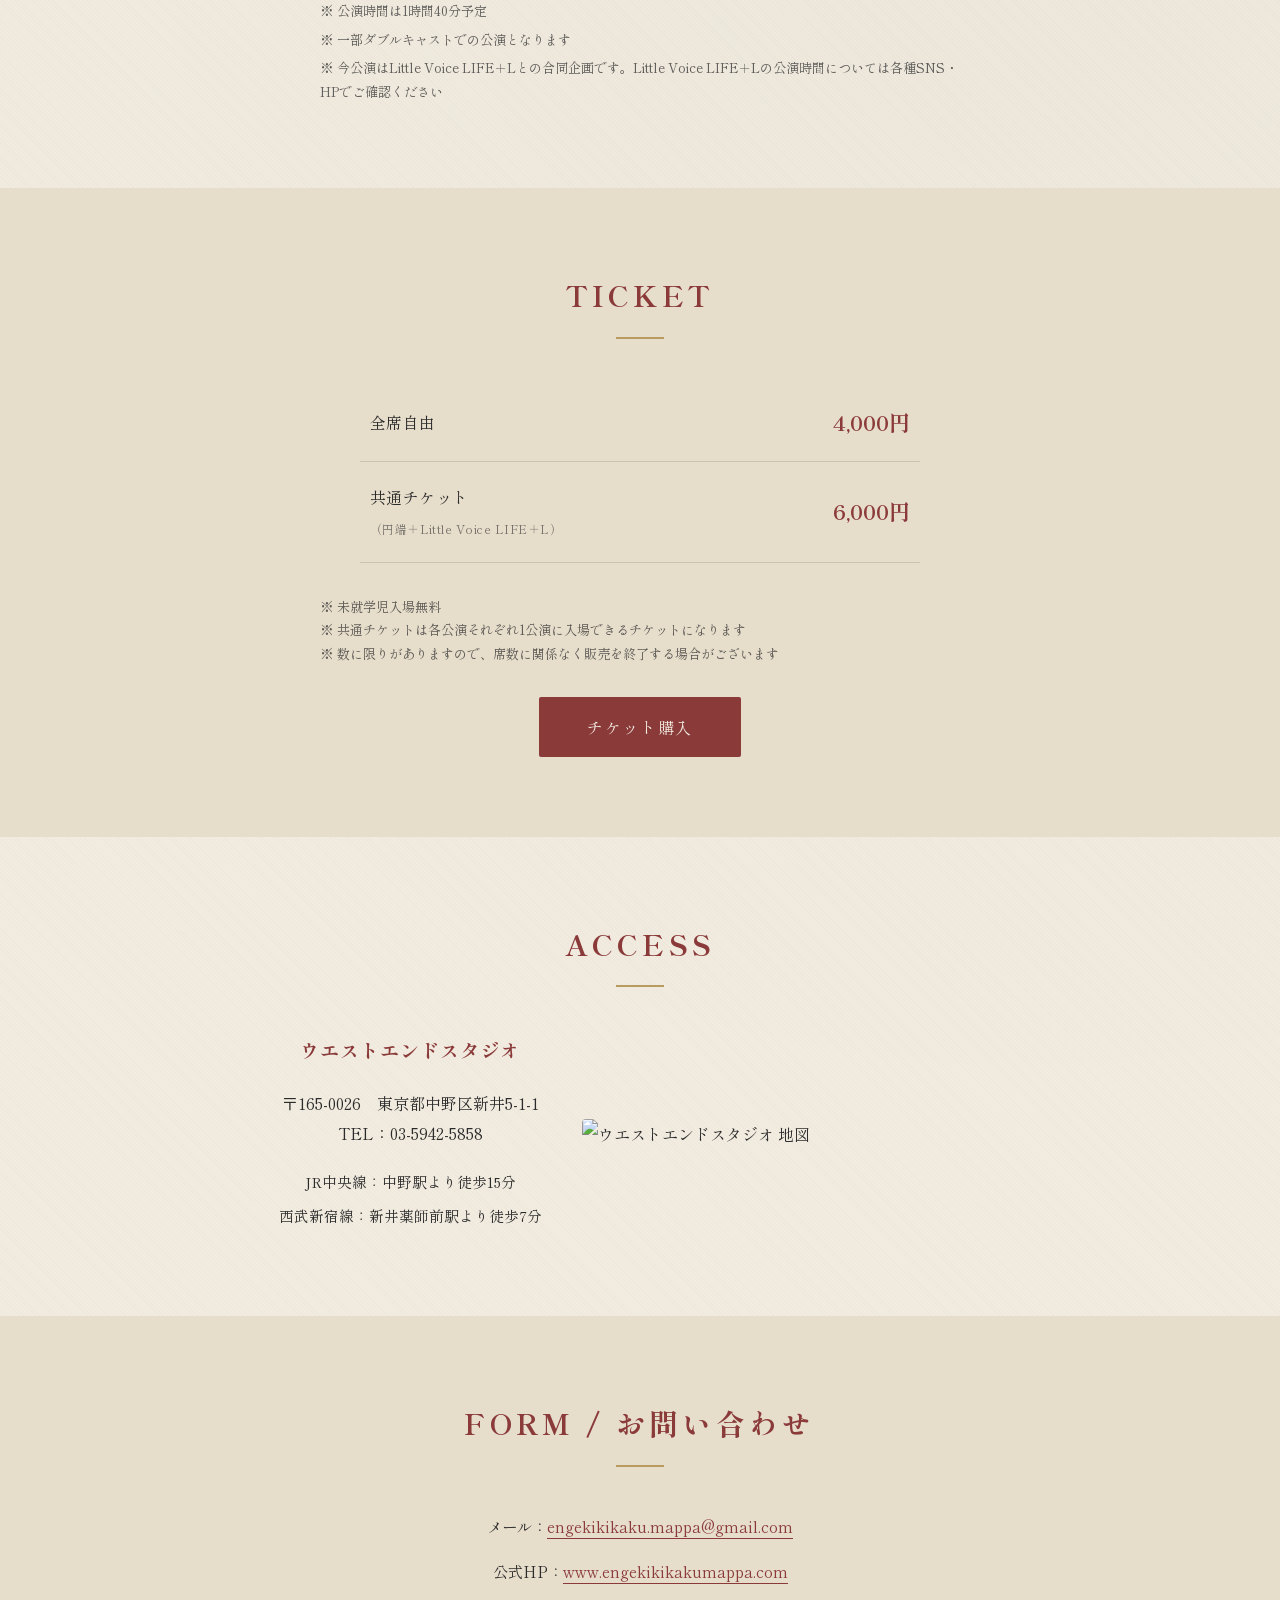
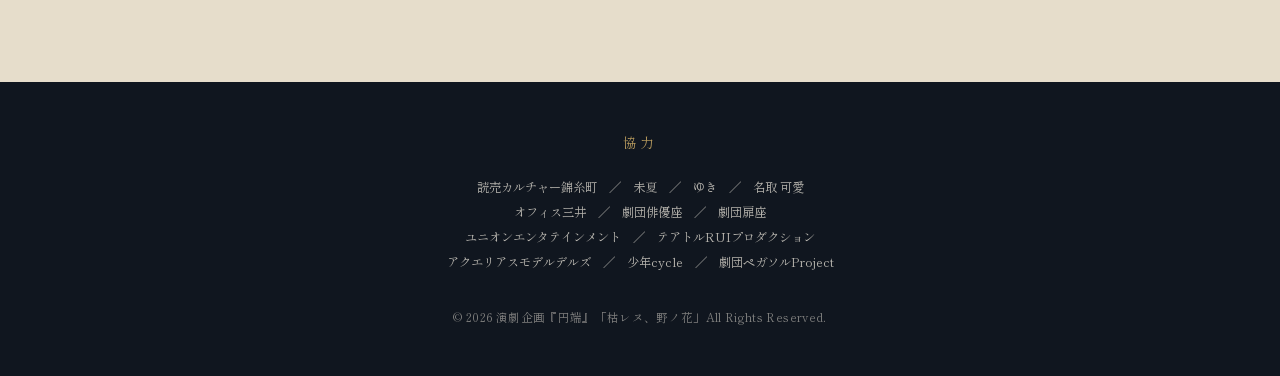
==== commit 3c00daa3: "Add files via upload" ====
--- a/index.html
+++ b/index.html
@@ -55,7 +55,7 @@
 
       <table class="staff-table fade-in">
         <tbody>
-          <tr><th>原　作</th><td>内堀 優一</td></tr>
+          <tr><th>原　作</th><td>内堀 優一「ニコニコさんが泣いた日」</td></tr>
           <tr><th>演出・脚色</th><td>端本 宇良</td></tr>
           <tr><th>舞台監督</th><td>岡井 亮</td></tr>
           <tr><th>照　明</th><td>佐藤 江未</td></tr>
@@ -68,11 +68,36 @@
   <section id="cast" class="section section-alt">
     <div class="section-inner">
       <h2 class="section-title fade-in">CAST</h2>
-      <div class="cast-group fade-in">
-        <ul class="cast-list">
+      <div class="cast-group cast-group-team fade-in">
+        <h3 class="cast-team-title cast-team-title-a"><span class="team-icon">🦁</span>Aチーム</h3>
+        <ul class="cast-list cast-list-team">
+          <li>坂本 七海</li>
+          <li>前田 彩水</li>
+          <li>柳 胡桃</li>
+          <li>大原 千里</li>
+          <li>空見 怜奈</li>
+        </ul>
+      </div>
+
+      <div class="cast-group cast-group-team fade-in">
+        <h3 class="cast-team-title cast-team-title-b"><span class="team-icon">🐊</span>Bチーム</h3>
+        <ul class="cast-list cast-list-team">
+          <li>永嶋 かのん</li>
+          <li>みゆき</li>
+          <li>吉田 愛花</li>
+          <li>斎藤 誠</li>
+          <li>小松 優音</li>
+        </ul>
+      </div>
+
+      <div class="cast-group cast-group-team fade-in">
+        <h3 class="cast-team-title cast-team-title-main"><span class="team-icon">🎭</span>メインキャスト</h3>
+        <ul class="cast-list cast-list-center">
           <li>端本 宇良</li>
           <li>岡井 亮</li>
           <li>花村 咲歩</li>
+        </ul>
+        <ul class="cast-list">
           <li>辻井 亮人</li>
           <li>井手 志龍</li>
           <li>平野 ちひろ</li>
@@ -83,28 +108,6 @@
           <li>井上 高志</li>
         </ul>
       </div>
-
-      <div class="cast-group cast-group-team fade-in">
-        <h3 class="cast-team-title cast-team-title-a"><span class="team-icon">🦁</span>Aチーム</h3>
-        <ul class="cast-list cast-list-team">
-          <li>坂本 七海</li>
-          <li>前田 彩水</li>
-          <li>柳 胡桃</li>
-          <li>大原 千里</li>
-          <li>空見 怜奈</li>
-        </ul>
-      </div>
-
-      <div class="cast-group cast-group-team fade-in">
-        <h3 class="cast-team-title cast-team-title-b"><span class="team-icon">🐊</span>Bチーム</h3>
-        <ul class="cast-list cast-list-team">
-          <li>永嶋 かのん</li>
-          <li>みゆき</li>
-          <li>吉田 愛花</li>
-          <li>斎藤 誠</li>
-          <li>小松 優音</li>
-        </ul>
-      </div>
     </div>
   </section>
 
@@ -141,7 +144,7 @@
               <td data-day="9/22">—</td>
               <td data-day="9/23">—</td>
               <td data-day="9/24">—</td>
-              <td class="cast-b" data-day="9/25">B</td>
+              <td class="cast-a" data-day="9/25">A</td>
               <td data-day="9/26">—</td>
               <td data-day="9/27">—</td>
             </tr>
@@ -149,7 +152,7 @@
               <th>18:30</th>
               <td data-day="9/22">—</td>
               <td data-day="9/23">—</td>
-              <td class="cast-a" data-day="9/24">A</td>
+              <td class="cast-b" data-day="9/24">B</td>
               <td data-day="9/25">—</td>
               <td class="cast-a" data-day="9/26">A</td>
               <td data-day="9/27">—</td>
@@ -197,7 +200,7 @@
         <li>※ 数に限りがありますので、席数に関係なく販売を終了する場合がございます</li>
       </ul>
       <div class="ticket-buy fade-in">
-        <a href="#" class="ticket-buy-btn">チケット購入</a>
+        <a href="https://theater-ticket.jp/reservation/?fid=48&ut=yafAnEoPoC4mufrfAlaI" class="ticket-buy-btn" target="_blank" rel="noopener noreferrer">チケット購入</a>
       </div>
     </div>
   </section>
@@ -205,14 +208,19 @@
   <section id="access" class="section">
     <div class="section-inner">
       <h2 class="section-title fade-in">ACCESS</h2>
-      <div class="access-info fade-in">
-        <p class="venue-name">ウエストエンドスタジオ</p>
-        <p>〒165-0026　東京都中野区新井5-1-1<br>
-        TEL：03-5942-5858</p>
-        <ul>
-          <li>JR中央線：中野駅より徒歩15分</li>
-          <li>西武新宿線：新井薬師前駅より徒歩7分</li>
-        </ul>
+      <div class="access-layout fade-in">
+        <div class="access-info">
+          <p class="venue-name">ウエストエンドスタジオ</p>
+          <p>〒165-0026　東京都中野区新井5-1-1<br>
+          TEL：03-5942-5858</p>
+          <ul>
+            <li>JR中央線：中野駅より徒歩15分</li>
+            <li>西武新宿線：新井薬師前駅より徒歩7分</li>
+          </ul>
+        </div>
+        <div class="access-map">
+          <img src="photo/map.png" alt="ウエストエンドスタジオ 地図">
+        </div>
       </div>
     </div>
   </section>
--- a/style.css
+++ b/style.css
@@ -297,6 +297,10 @@
   color: var(--color-vermilion);
 }
 
+.cast-team-title-main {
+  color: var(--color-navy);
+}
+
 .cast-team-title-b {
   color: var(--color-gold);
 }
@@ -306,6 +310,15 @@
   grid-template-columns: repeat(auto-fill, minmax(140px, 1fr));
   gap: 1rem 1.5rem;
   text-align: center;
+}
+
+.cast-list + .cast-list {
+  margin-top: 1rem;
+}
+
+.cast-list-center {
+  grid-template-columns: repeat(3, minmax(140px, 200px));
+  justify-content: center;
 }
 
 .cast-list li {
@@ -490,10 +503,27 @@
 }
 
 /* ===== Access ===== */
+.access-layout {
+  display: flex;
+  align-items: center;
+  justify-content: center;
+  gap: 2.5rem;
+}
+
 .access-info {
   max-width: 480px;
-  margin: 0 auto;
-  text-align: center;
+  text-align: center;
+}
+
+.access-map {
+  flex: 1;
+  max-width: 420px;
+}
+
+.access-map img {
+  width: 100%;
+  height: auto;
+  border-radius: 4px;
 }
 
 .venue-name {
@@ -648,4 +678,16 @@
   .cast-list {
     grid-template-columns: repeat(2, 1fr);
   }
-}
+
+  .cast-list-center {
+    grid-template-columns: repeat(2, minmax(140px, 200px));
+  }
+
+  .access-layout {
+    flex-direction: column;
+  }
+
+  .access-map {
+    max-width: 100%;
+  }
+}
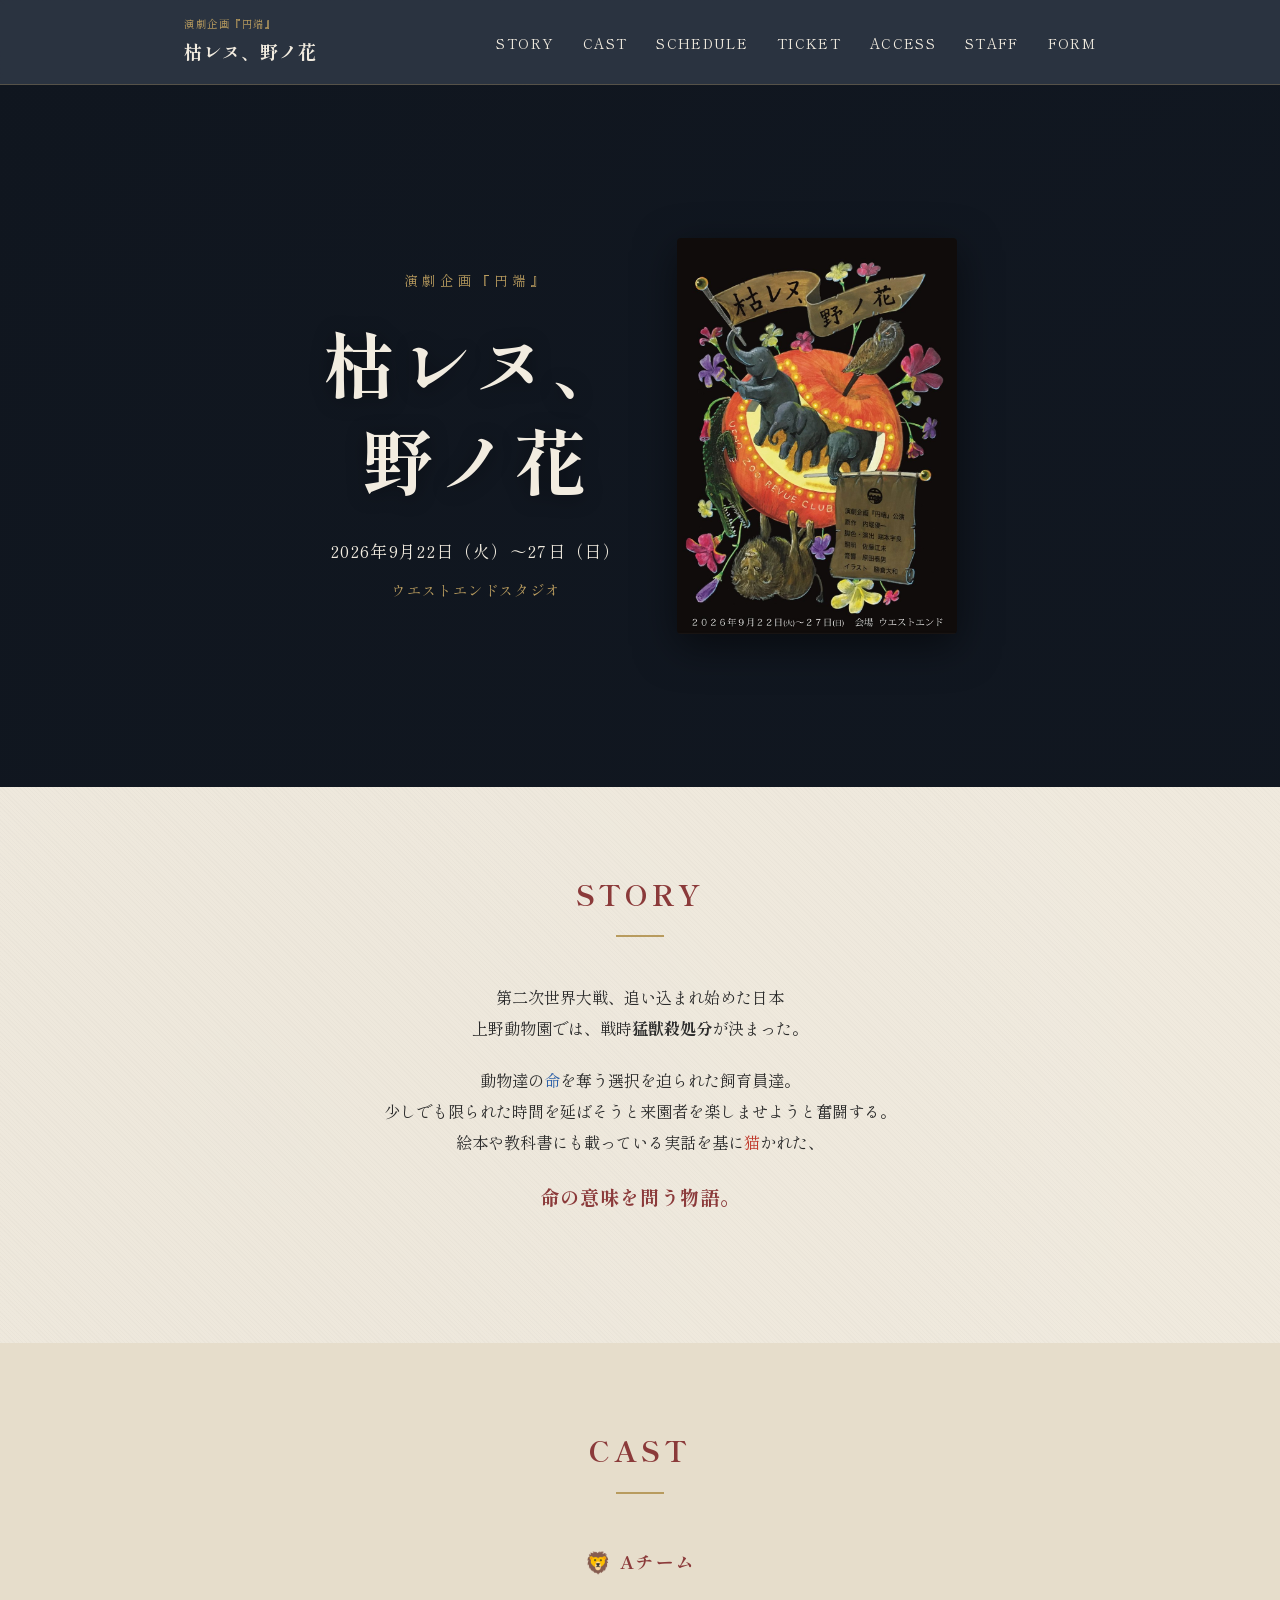
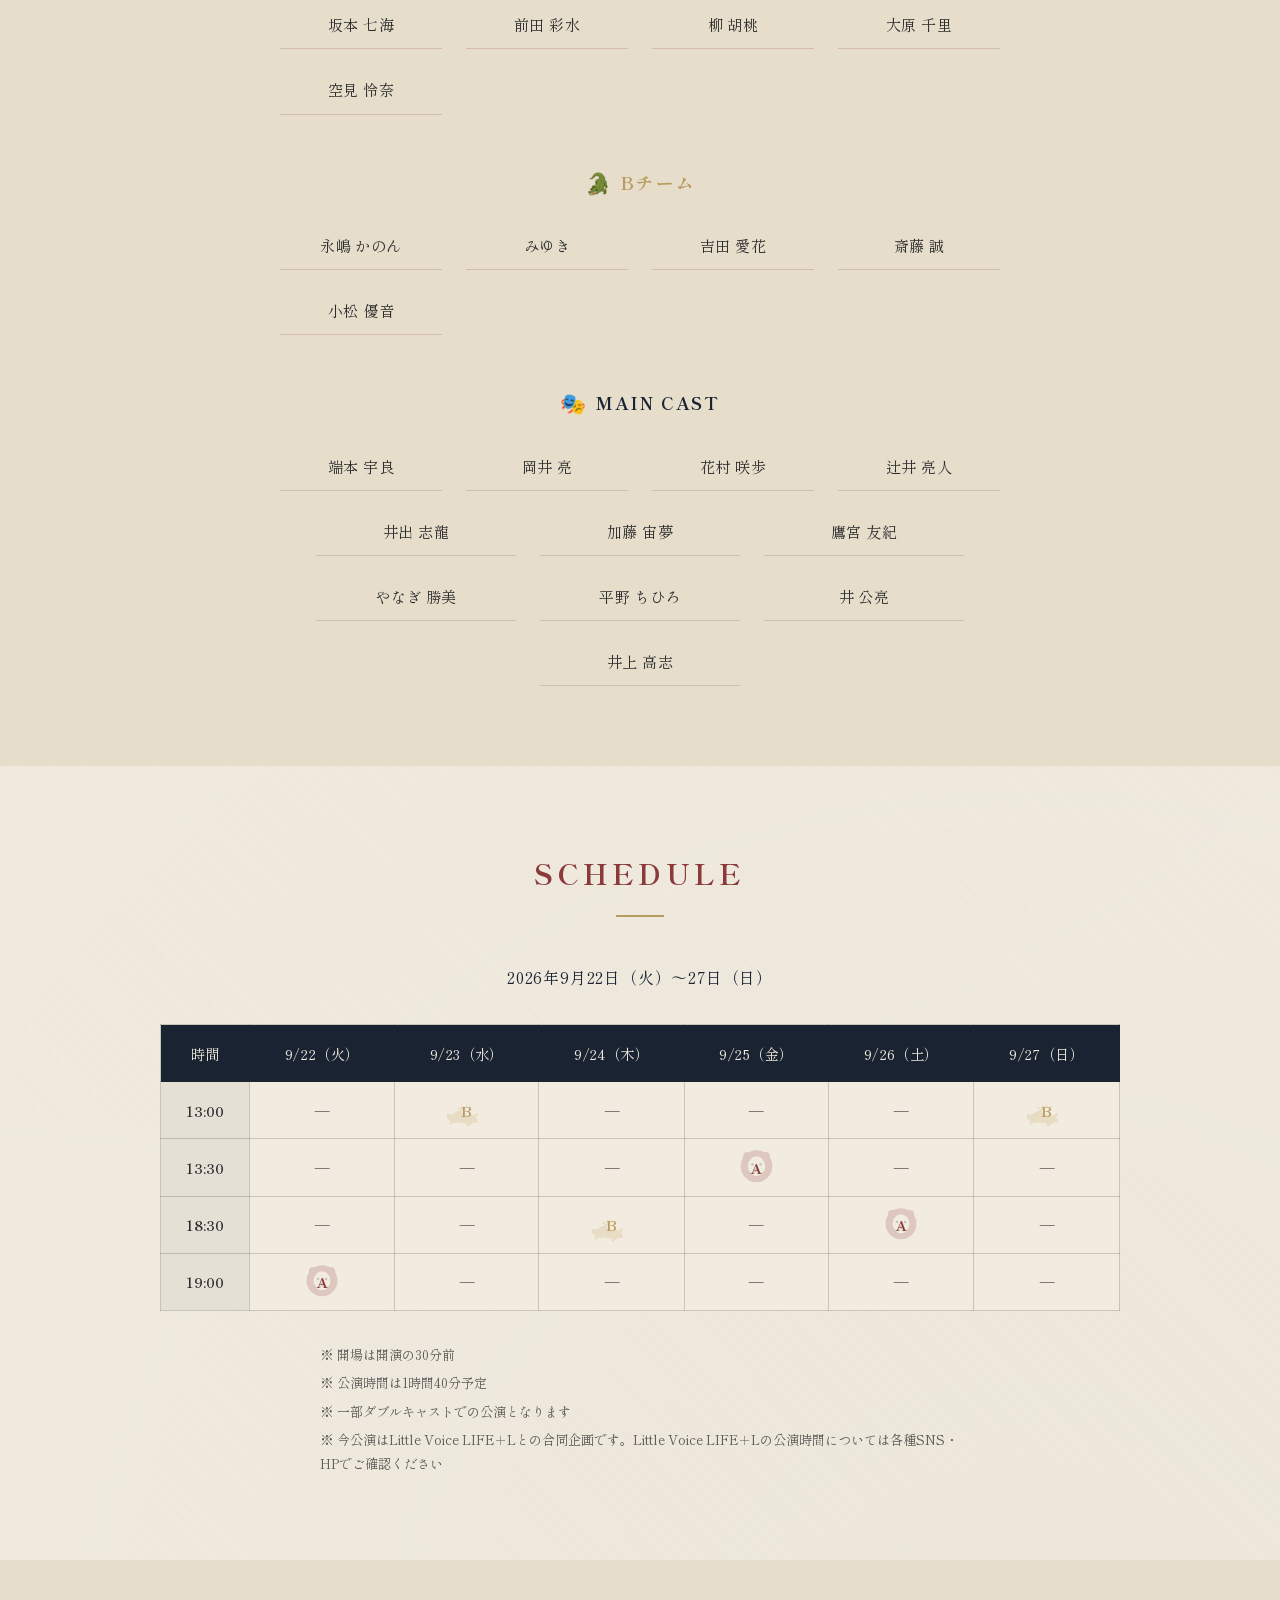
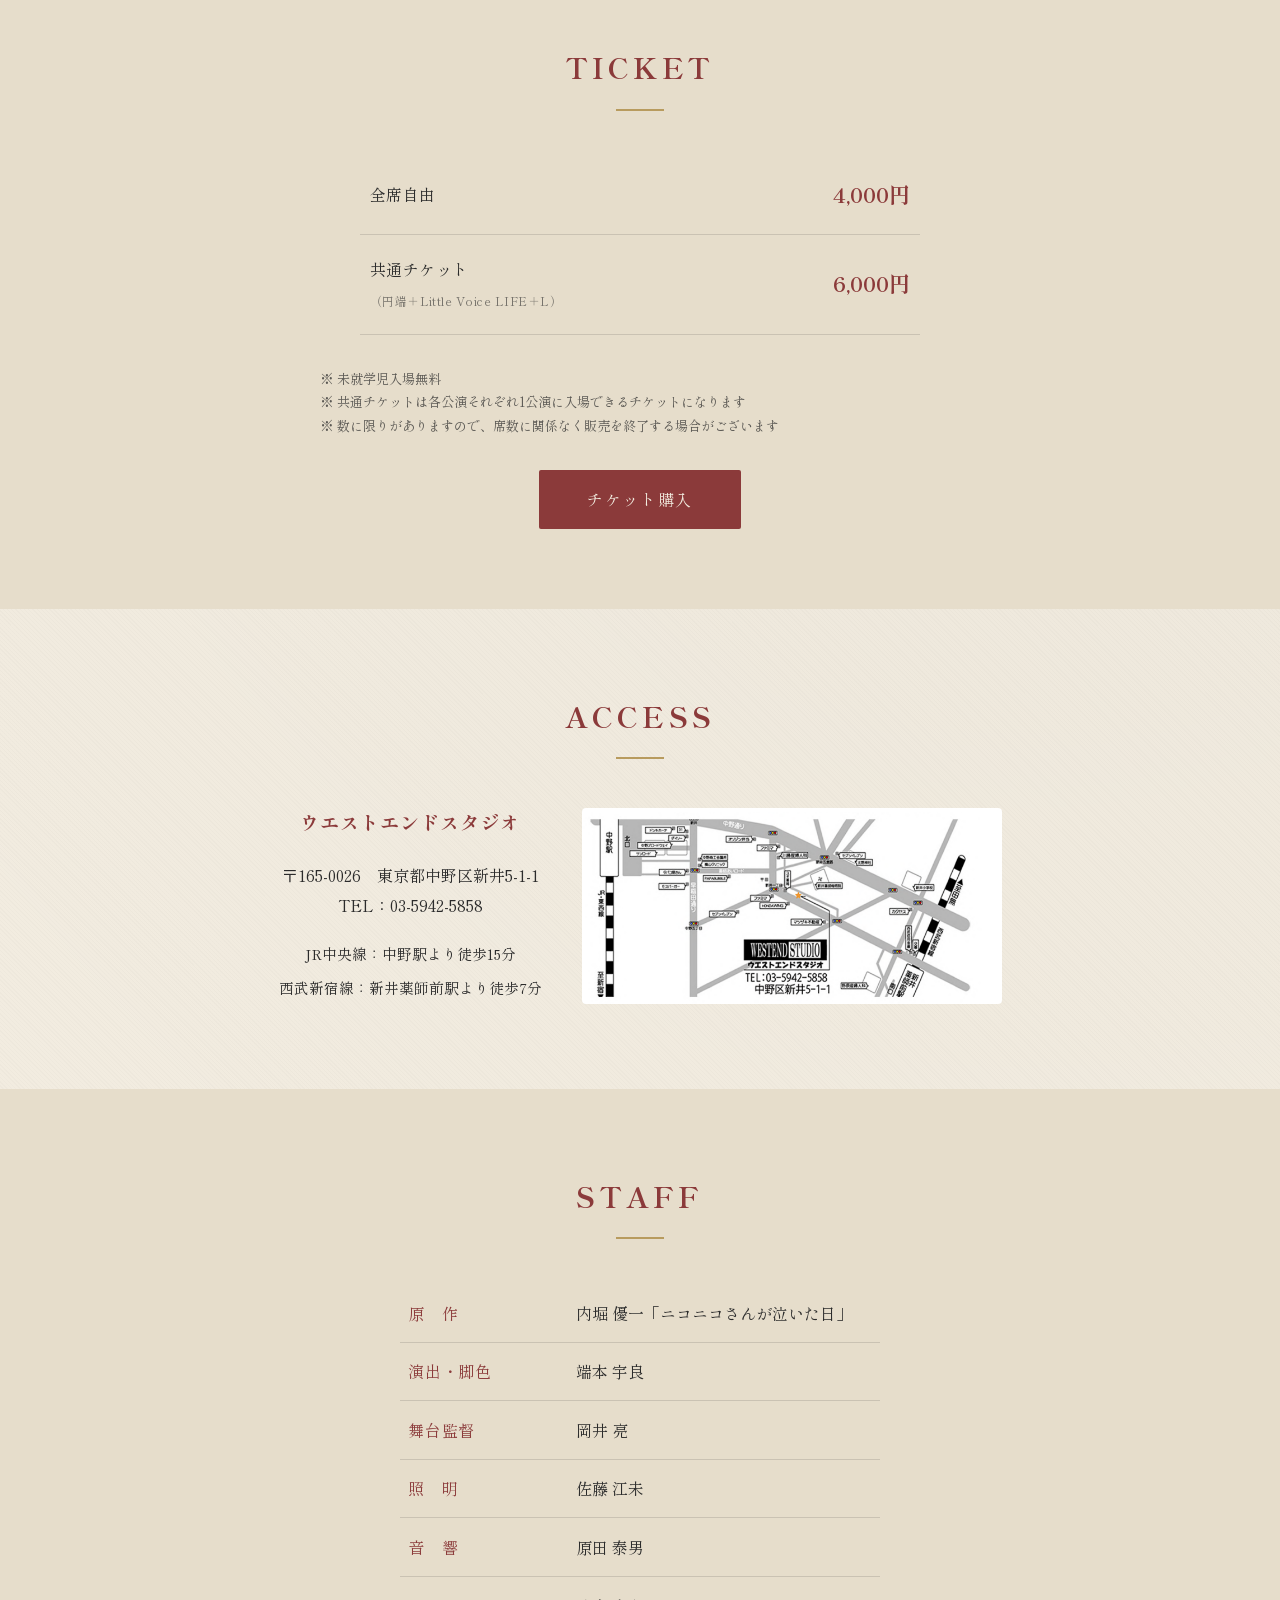
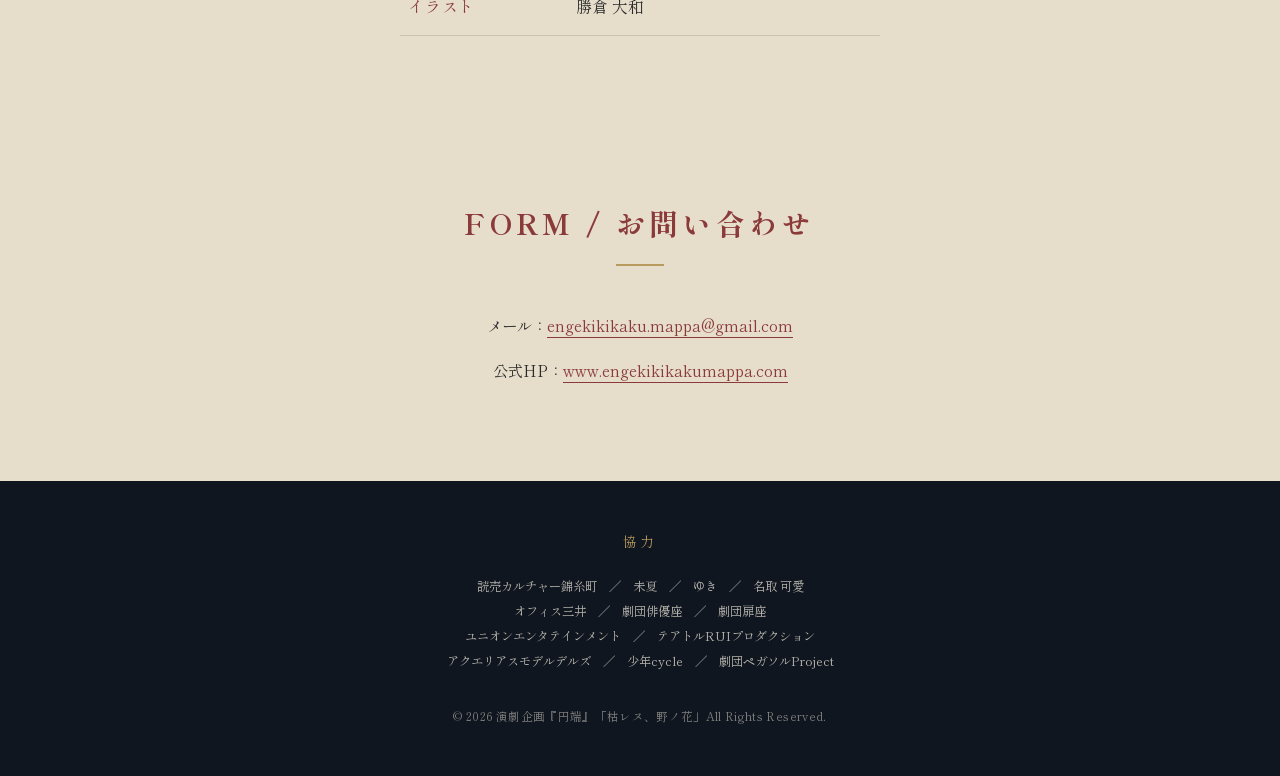
==== commit 9866bd54: "Add files via upload" ====
--- a/index.html
+++ b/index.html
@@ -5,6 +5,7 @@
 <meta name="viewport" content="width=device-width, initial-scale=1.0">
 <title>枯レヌ、野ノ花 | 演劇企画『円端』</title>
 <link rel="stylesheet" href="style.css">
+<link rel="icon" type="image/png" href="photo/favicon.png">
 </head>
 <body>
 
@@ -24,6 +25,7 @@
         <li><a href="#schedule">SCHEDULE</a></li>
         <li><a href="#ticket">TICKET</a></li>
         <li><a href="#access">ACCESS</a></li>
+        <li><a href="#staff">STAFF</a></li>
         <li><a href="#form">FORM</a></li>
       </ul>
     </nav>
@@ -34,10 +36,13 @@
 
   <section class="hero">
     <div class="hero-inner fade-in">
-      <p class="hero-eyebrow">演劇企画『円端』</p>
-      <h1 class="hero-title">枯レヌ、<br>野ノ花</h1>
-      <p class="hero-date">2026年9月22日（火）〜27日（日）</p>
-      <p class="hero-venue">ウエストエンドスタジオ</p>
+      <div class="hero-text">
+        <p class="hero-eyebrow">演劇企画『円端』</p>
+        <h1 class="hero-title">枯レヌ、<br>野ノ花</h1>
+        <p class="hero-date">2026年9月22日（火）〜27日（日）</p>
+        <p class="hero-venue">ウエストエンドスタジオ</p>
+      </div>
+      <img src="photo/hyoshi1.jpg" alt="「枯レヌ、野ノ花」表紙イラスト" class="hero-cover">
     </div>
   </section>
 
@@ -45,23 +50,13 @@
     <div class="section-inner">
       <h2 class="section-title fade-in">STORY</h2>
       <div class="story-text fade-in">
-        <p>第二次世界大戦中の、追い込まれ始めた日本。<br>
-        上野動物園では戦時<strong>猛獣処分</strong>が決まった。</p>
-        <p>動物達の命を救うため、飼育員達は少しでも限られた時間を延ばそうと力を尽くすが…<br>
-        教科書にも載っている実話をもとに描かれた、<br>
-        戦争によって巻き込まれた命の天秤の傾きを止める事は出来るか。</p>
-        <p class="story-catch">命の意味を問うヒューマンドラマ。</p>
-      </div>
-
-      <table class="staff-table fade-in">
-        <tbody>
-          <tr><th>原　作</th><td>内堀 優一「ニコニコさんが泣いた日」</td></tr>
-          <tr><th>演出・脚色</th><td>端本 宇良</td></tr>
-          <tr><th>舞台監督</th><td>岡井 亮</td></tr>
-          <tr><th>照　明</th><td>佐藤 江未</td></tr>
-          <tr><th>音　響</th><td>原田 泰男</td></tr>
-        </tbody>
-      </table>
+        <p>第二次世界大戦、追い込まれ始めた日本<br>
+        上野動物園では、戦時<strong>猛獣殺処分</strong>が決まった。</p>
+        <p>動物達の<span class="text-blue">命</span>を奪う選択を迫られた飼育員達。<br>
+        少しでも限られた時間を延ばそうと来園者を楽しませようと奮闘する。<br>
+        絵本や教科書にも載っている実話を基に<span class="text-red">猫</span>かれた、</p>
+        <p class="story-catch">命の意味を問う物語。</p>
+      </div>
     </div>
   </section>
 
@@ -91,20 +86,22 @@
       </div>
 
       <div class="cast-group cast-group-team fade-in">
-        <h3 class="cast-team-title cast-team-title-main"><span class="team-icon">🎭</span>メインキャスト</h3>
+        <h3 class="cast-team-title cast-team-title-main"><span class="team-icon">🎭</span>MAIN CAST</h3>
         <ul class="cast-list cast-list-center">
           <li>端本 宇良</li>
           <li>岡井 亮</li>
           <li>花村 咲歩</li>
-        </ul>
-        <ul class="cast-list">
           <li>辻井 亮人</li>
-          <li>井手 志龍</li>
-          <li>平野 ちひろ</li>
+        </ul>
+        <ul class="cast-list cast-list-three">
+          <li>井出 志龍</li>
           <li>加藤 宙夢</li>
           <li>鷹宮 友紀</li>
           <li>やなぎ 勝美</li>
+          <li>平野 ちひろ</li>
           <li>井 公亮</li>
+        </ul>
+        <ul class="cast-list cast-list-solo">
           <li>井上 高志</li>
         </ul>
       </div>
@@ -225,6 +222,22 @@
     </div>
   </section>
 
+  <section id="staff" class="section section-alt">
+    <div class="section-inner">
+      <h2 class="section-title fade-in">STAFF</h2>
+      <table class="staff-table fade-in">
+        <tbody>
+          <tr><th>原　作</th><td>内堀 優一「ニコニコさんが泣いた日」</td></tr>
+          <tr><th>演出・脚色</th><td>端本 宇良</td></tr>
+          <tr><th>舞台監督</th><td>岡井 亮</td></tr>
+          <tr><th>照　明</th><td>佐藤 江未</td></tr>
+          <tr><th>音　響</th><td>原田 泰男</td></tr>
+          <tr><th>イラスト</th><td>勝倉 大和</td></tr>
+        </tbody>
+      </table>
+    </div>
+  </section>
+
   <section id="form" class="section section-alt">
     <div class="section-inner">
       <h2 class="section-title fade-in">FORM / お問い合わせ</h2>
--- a/style.css
+++ b/style.css
@@ -155,12 +155,31 @@
   display: flex;
   align-items: center;
   justify-content: center;
-  text-align: center;
   background:
     linear-gradient(180deg, rgba(16,22,31,0.88), rgba(16,22,31,0.94)),
     linear-gradient(135deg, var(--color-navy-deep), var(--color-navy));
   color: var(--color-paper);
   padding: 4rem 1.5rem;
+}
+
+.hero-inner {
+  display: flex;
+  align-items: center;
+  justify-content: center;
+  gap: 3rem;
+  max-width: var(--max-width);
+}
+
+.hero-text {
+  text-align: center;
+}
+
+.hero-cover {
+  width: 280px;
+  max-width: 40vw;
+  border-radius: 4px;
+  box-shadow: 0 12px 40px rgba(0,0,0,0.5);
+  flex-shrink: 0;
 }
 
 .hero-eyebrow {
@@ -238,6 +257,14 @@
   margin-bottom: 1.3rem;
 }
 
+.text-blue {
+  color: #2b5fa8;
+}
+
+.text-red {
+  color: #c0392b;
+}
+
 .story-catch {
   font-weight: 700;
   font-size: 1.2rem;
@@ -317,7 +344,17 @@
 }
 
 .cast-list-center {
+  grid-template-columns: repeat(4, minmax(140px, 200px));
+  justify-content: center;
+}
+
+.cast-list-three {
   grid-template-columns: repeat(3, minmax(140px, 200px));
+  justify-content: center;
+}
+
+.cast-list-solo {
+  grid-template-columns: minmax(140px, 200px);
   justify-content: center;
 }
 
@@ -650,6 +687,16 @@
     display: flex;
   }
 
+  .hero-inner {
+    flex-direction: column;
+    gap: 2rem;
+  }
+
+  .hero-cover {
+    width: 200px;
+    max-width: 60vw;
+  }
+
   .site-nav {
     position: fixed;
     top: 0;
@@ -683,6 +730,10 @@
     grid-template-columns: repeat(2, minmax(140px, 200px));
   }
 
+  .cast-list-three {
+    grid-template-columns: repeat(2, minmax(140px, 200px));
+  }
+
   .access-layout {
     flex-direction: column;
   }
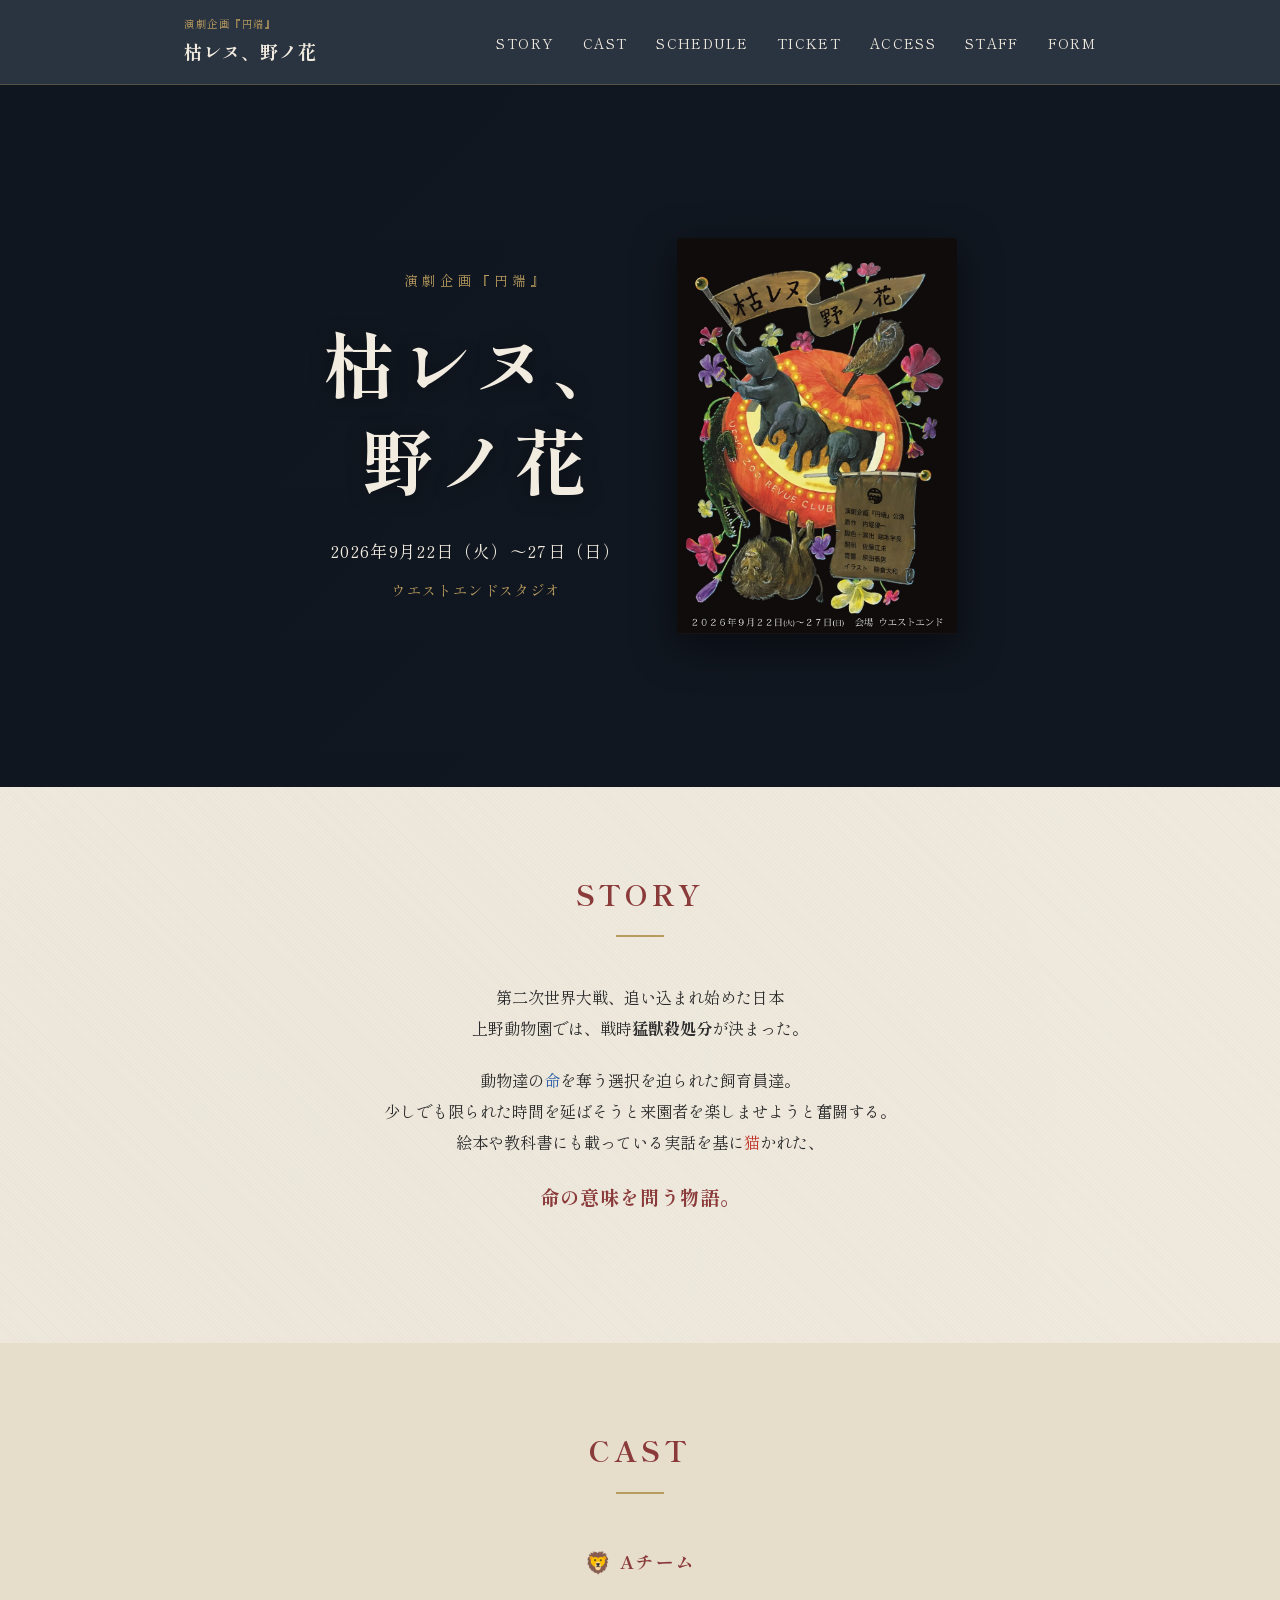
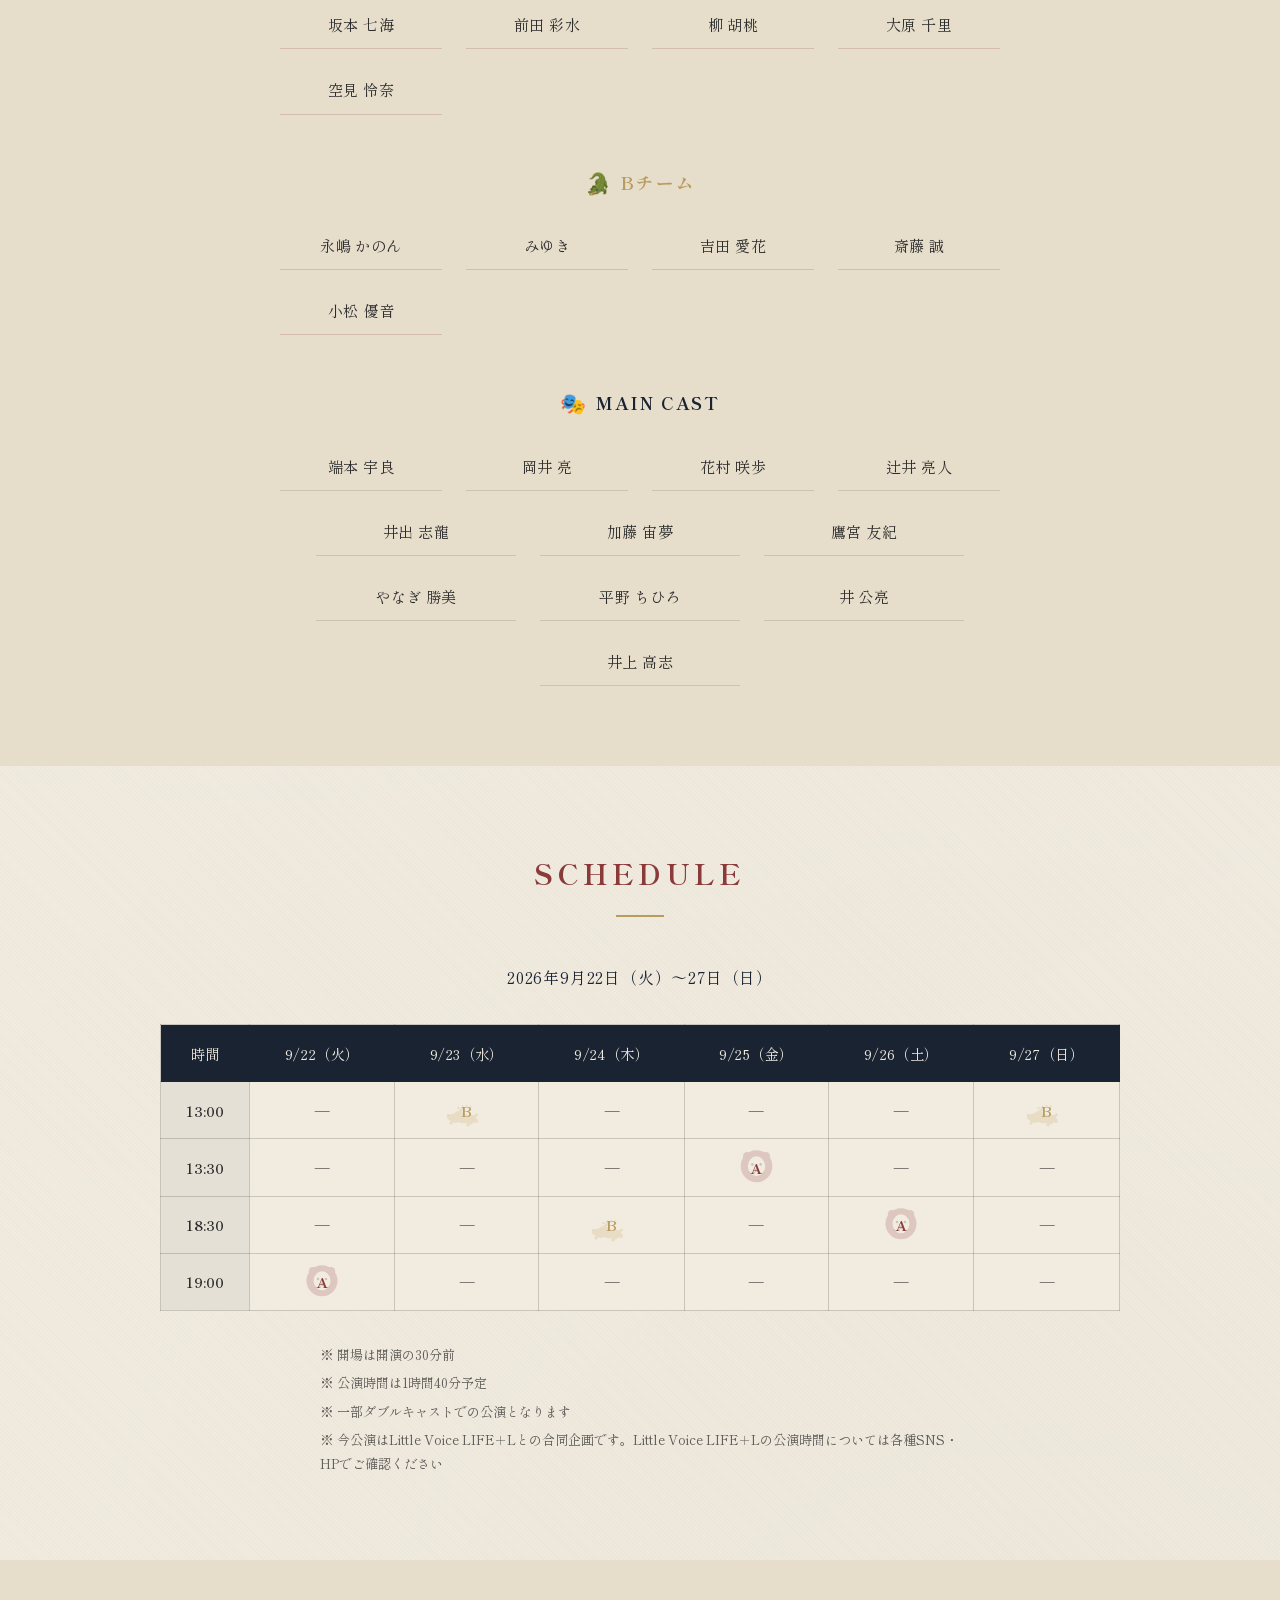
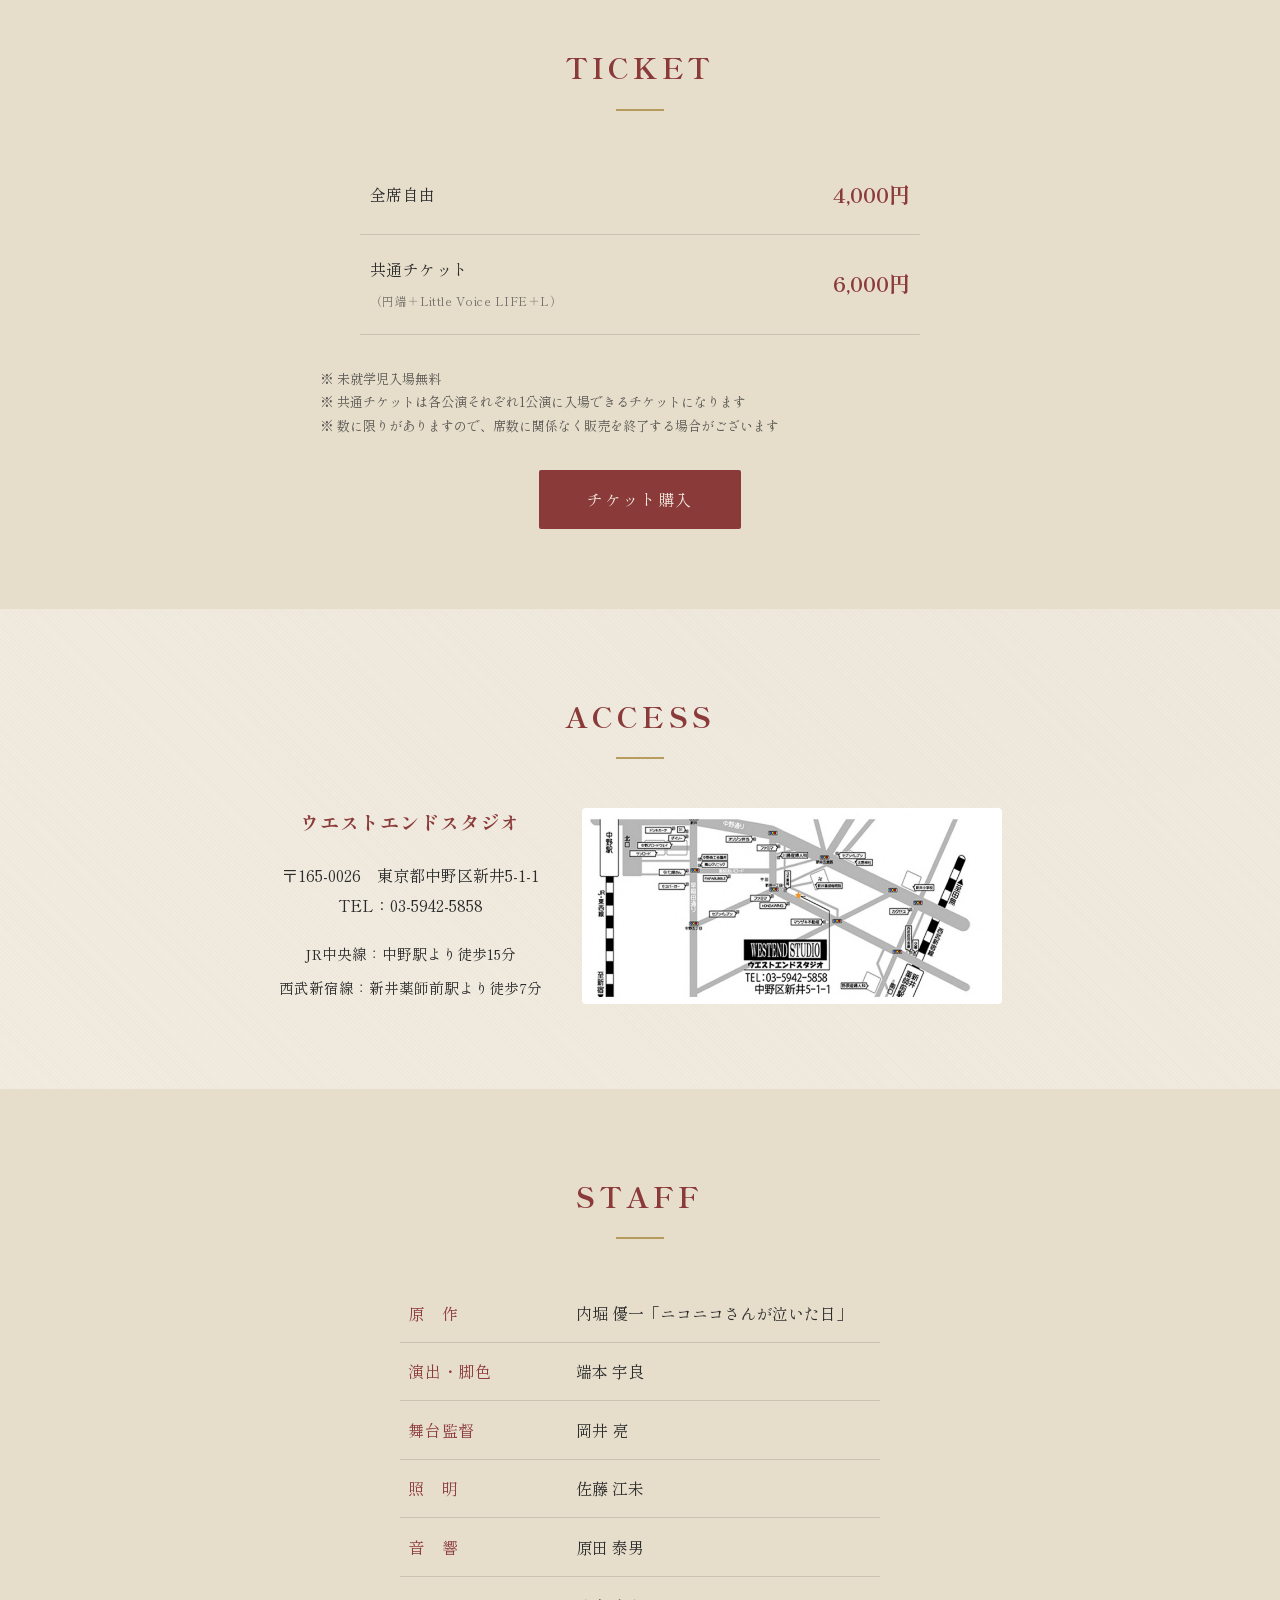
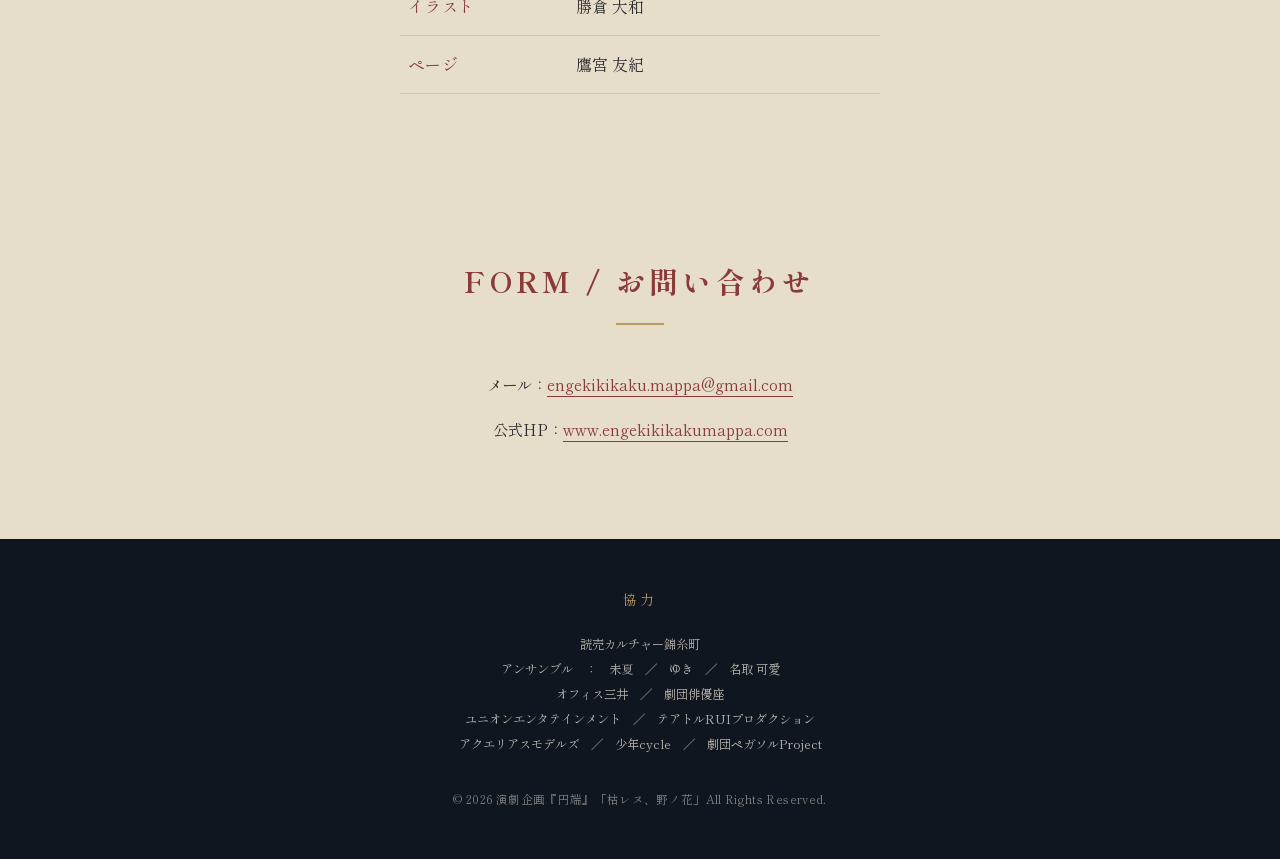
==== commit e3333e26: "Add files via upload" ====
--- a/index.html
+++ b/index.html
@@ -233,6 +233,7 @@
           <tr><th>照　明</th><td>佐藤 江未</td></tr>
           <tr><th>音　響</th><td>原田 泰男</td></tr>
           <tr><th>イラスト</th><td>勝倉 大和</td></tr>
+          <tr><th>ページ</th><td>鷹宮 友紀</td></tr>
         </tbody>
       </table>
     </div>
@@ -254,10 +255,11 @@
   <div class="footer-inner">
     <h3>協力</h3>
     <p class="cooperation">
-      読売カルチャー錦糸町　／　未夏　／　ゆき　／　名取 可愛<br>
-      オフィス三井　／　劇団俳優座　／　劇団扉座<br>
+      読売カルチャー錦糸町<br>
+      アンサンブル　：　未夏　／　ゆき　／　名取 可愛<br>
+      オフィス三井　／　劇団俳優座<br>
       ユニオンエンタテインメント　／　テアトルRUIプロダクション<br>
-      アクエリアスモデルデルズ　／　少年cycle　／　劇団ペガソルProject
+      アクエリアスモデルズ　／　少年cycle　／　劇団ペガソルProject
     </p>
     <p class="copyright">© 2026 演劇企画『円端』「枯レヌ、野ノ花」All Rights Reserved.</p>
   </div>
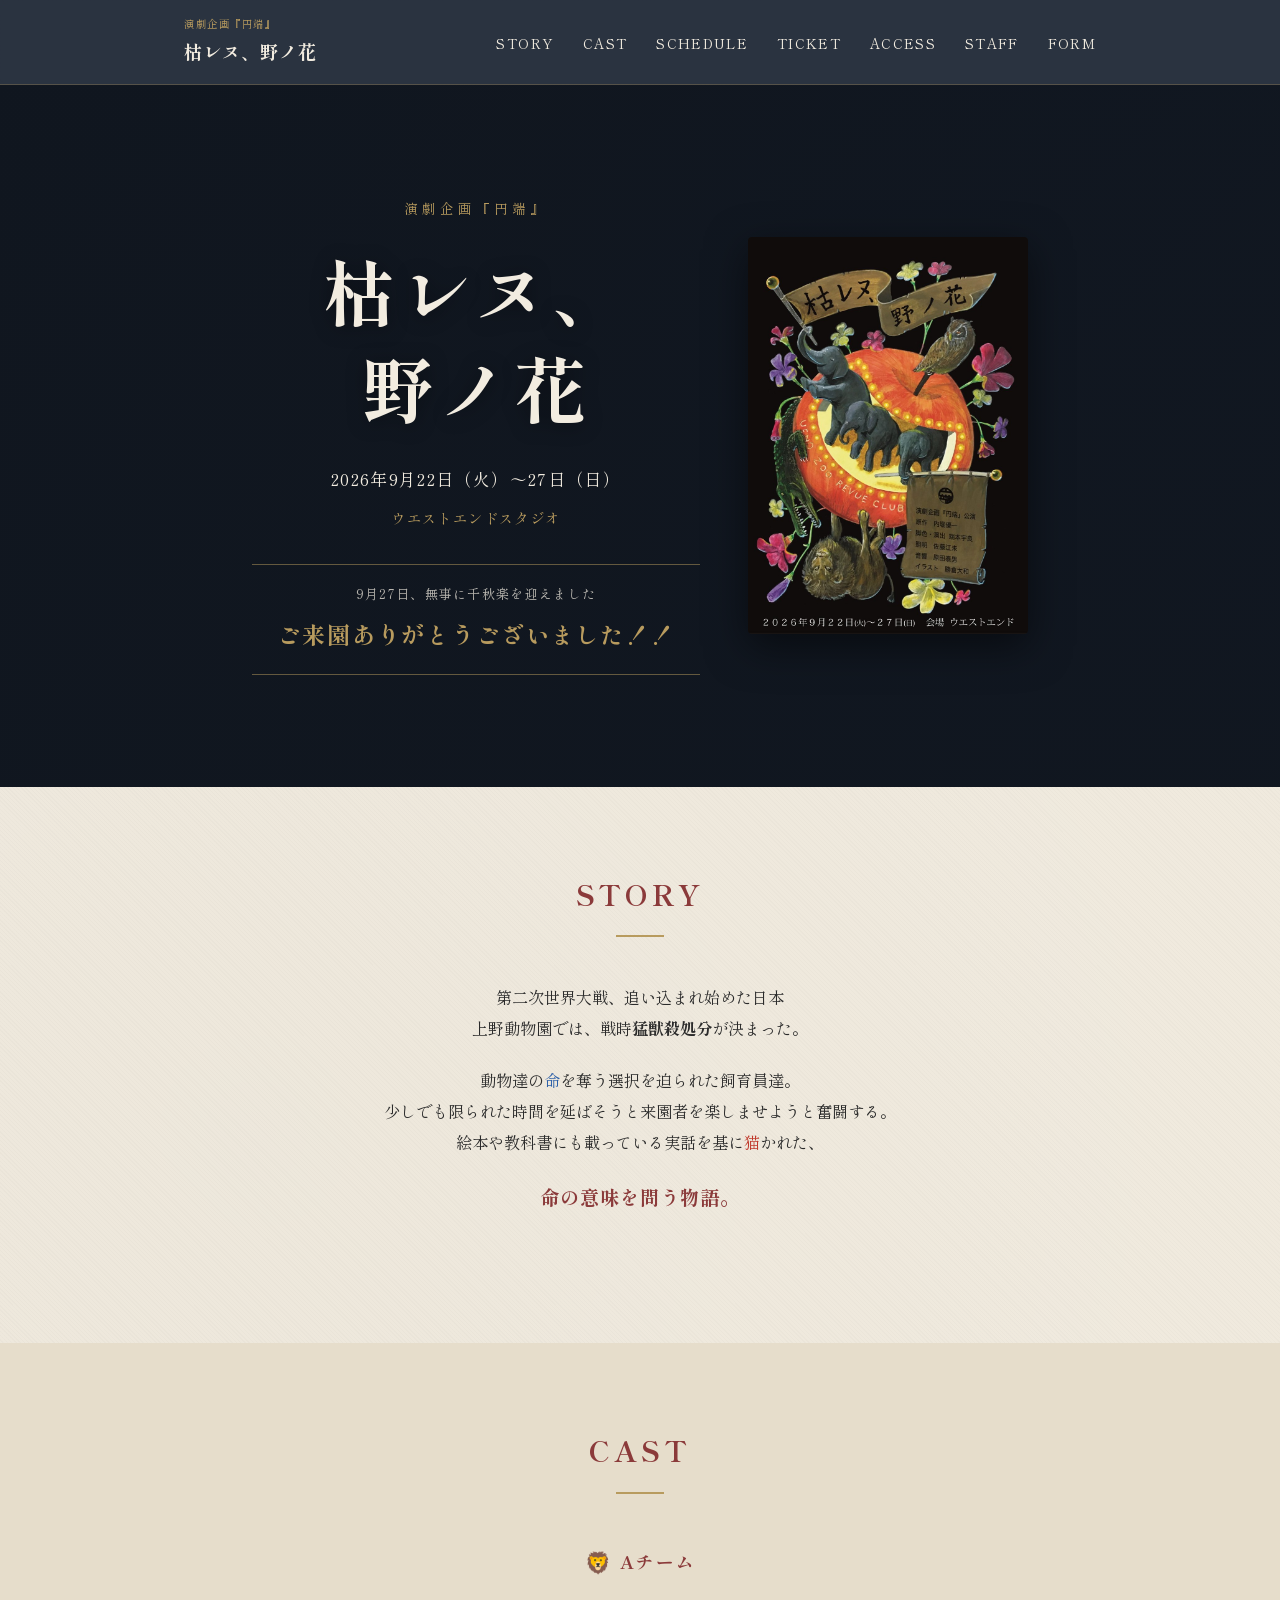
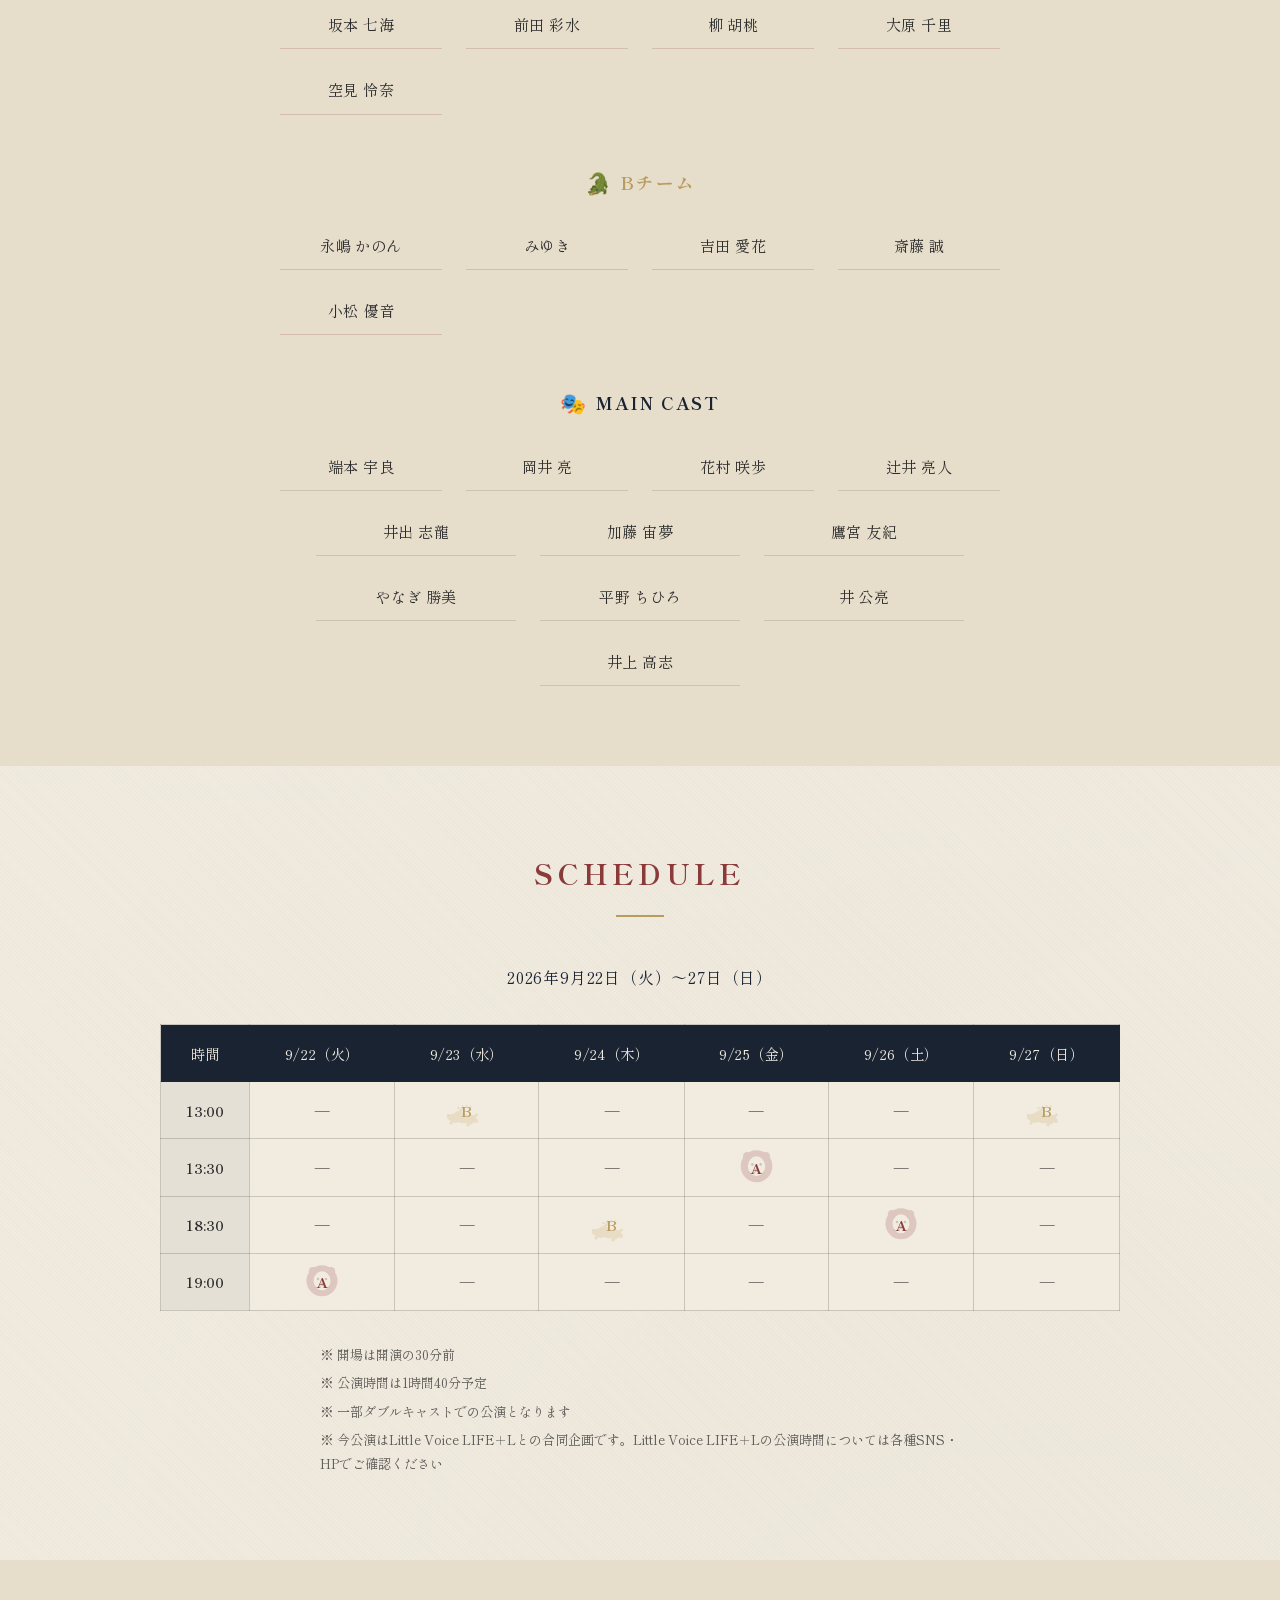
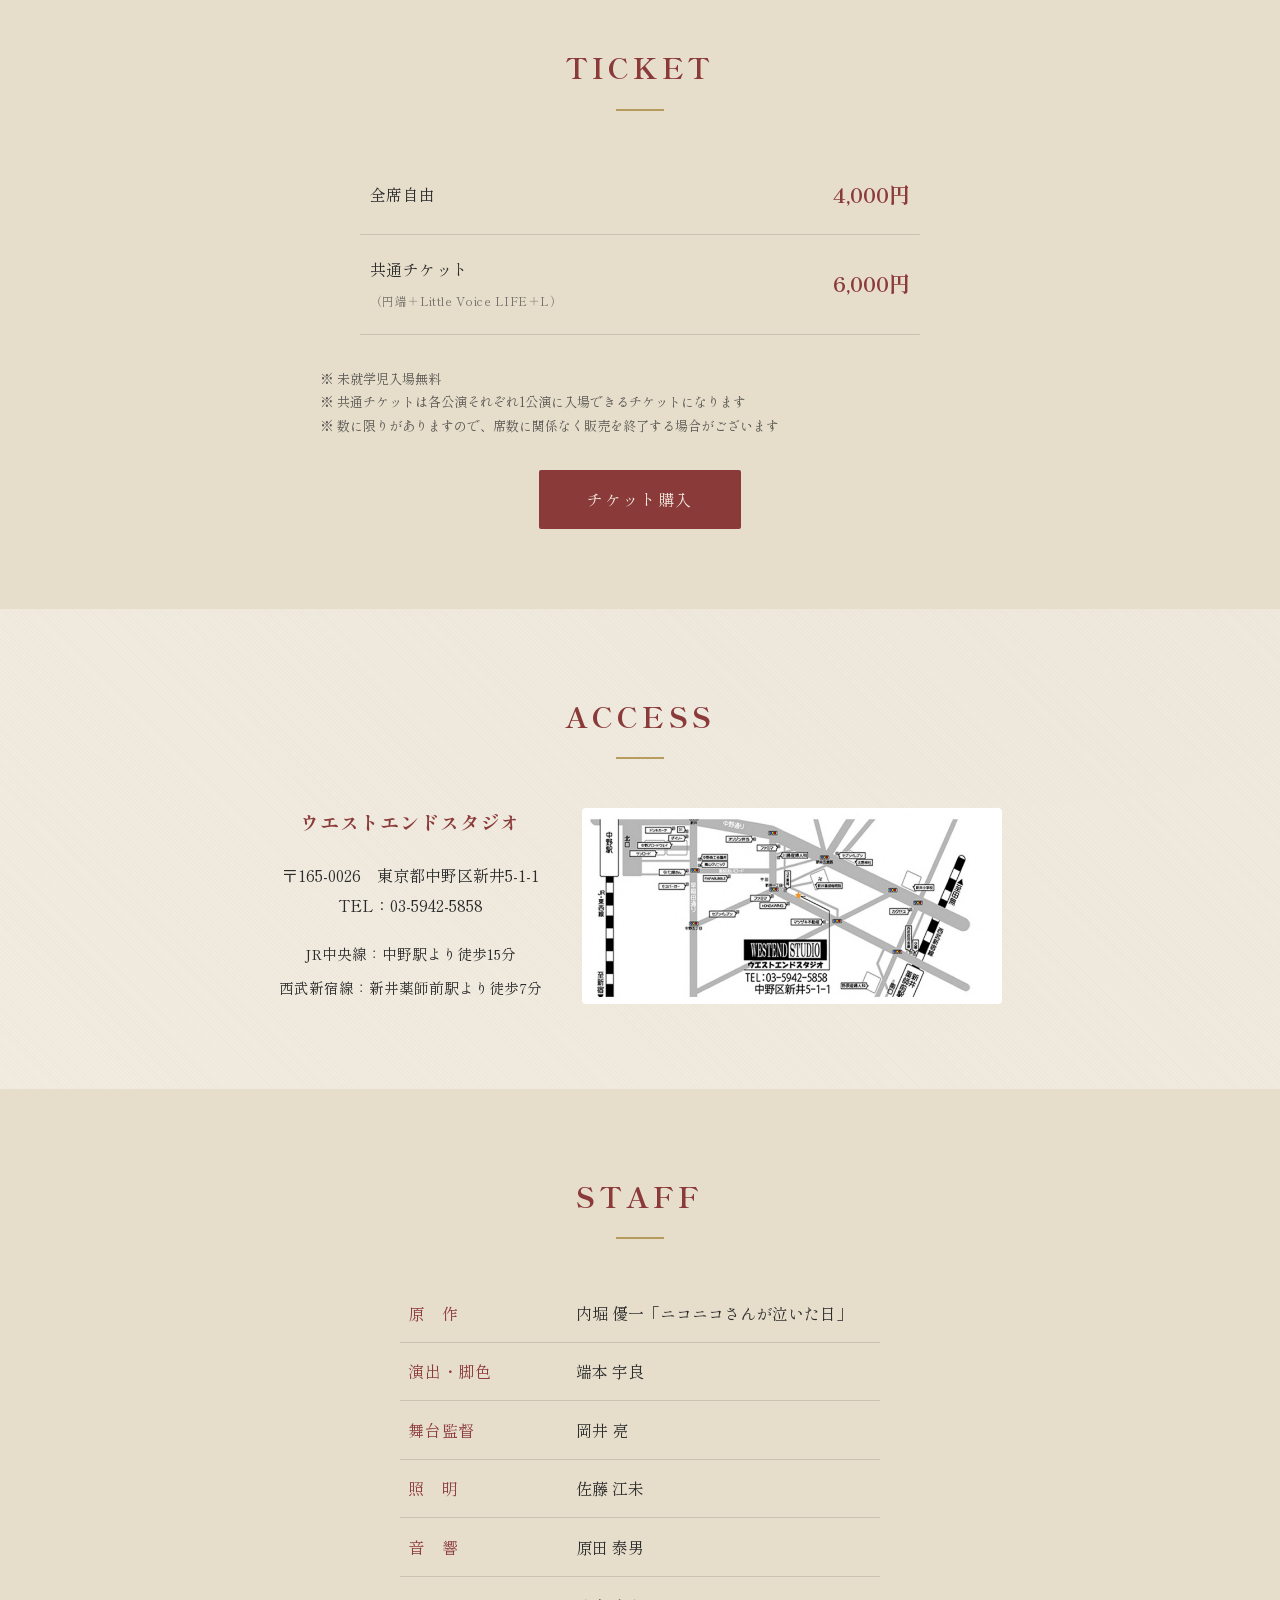
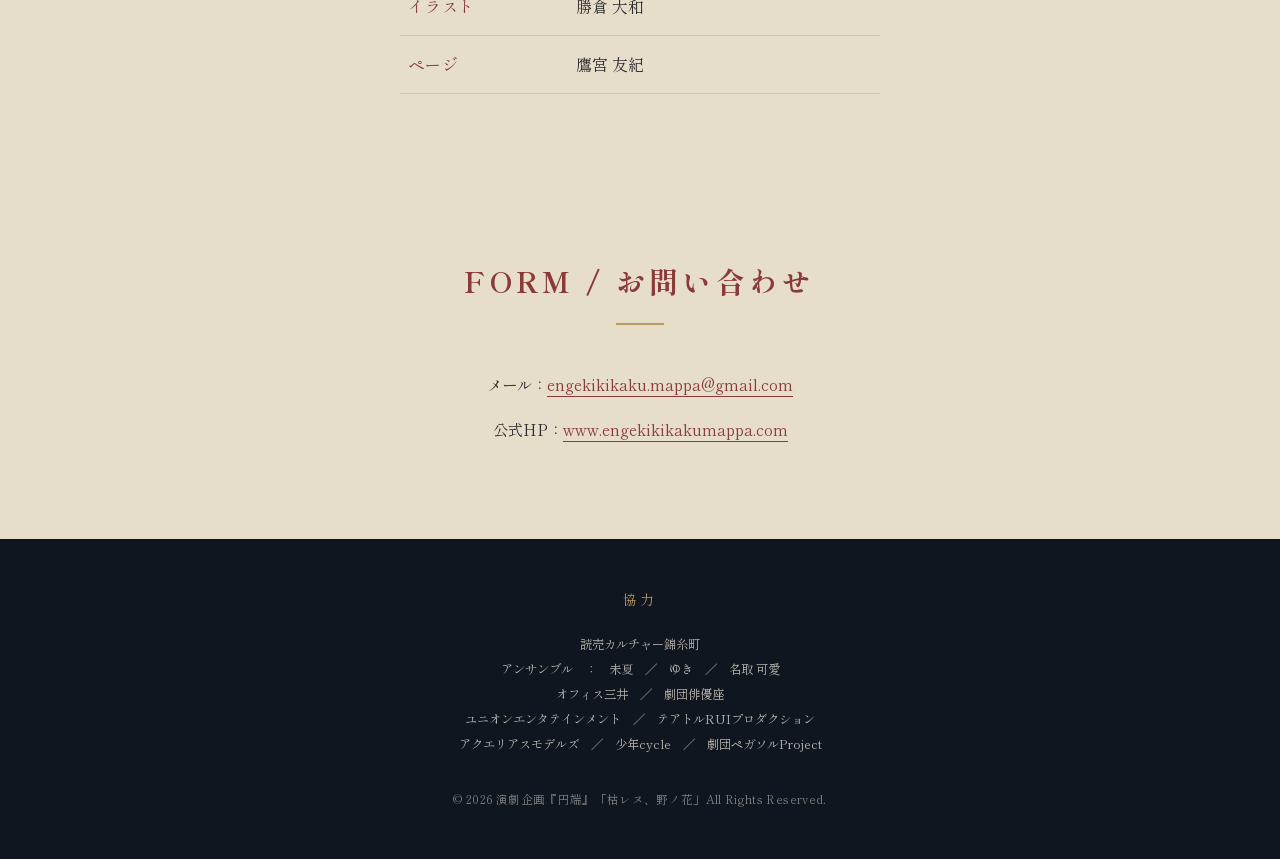
==== commit 39c1deb2: "Add files via upload" ====
--- a/index.html
+++ b/index.html
@@ -41,6 +41,10 @@
         <h1 class="hero-title">枯レヌ、<br>野ノ花</h1>
         <p class="hero-date">2026年9月22日（火）〜27日（日）</p>
         <p class="hero-venue">ウエストエンドスタジオ</p>
+        <div class="hero-thanks">
+          <p class="hero-thanks-note">9月27日、無事に千秋楽を迎えました</p>
+          <p class="hero-thanks-message">ご来園ありがとうございました！！</p>
+        </div>
       </div>
       <img src="photo/hyoshi1.jpg" alt="「枯レヌ、野ノ花」表紙イラスト" class="hero-cover">
     </div>
@@ -216,7 +220,7 @@
           </ul>
         </div>
         <div class="access-map">
-          <img src="photo/map.png" alt="ウエストエンドスタジオ 地図">
+          <img src="photo/map.png" alt="ウエストエンドスタジオ 地図" class="zoomable-map" id="mapImage">
         </div>
       </div>
     </div>
@@ -269,6 +273,11 @@
   <span>▲</span>
 </button>
 
+<div class="map-modal" id="mapModal">
+  <button class="map-modal-close" id="mapModalClose" aria-label="閉じる">&times;</button>
+  <img src="photo/map.png" alt="ウエストエンドスタジオ 地図（拡大）" id="mapModalImg">
+</div>
+
 <script src="script.js"></script>
 </body>
 </html>
--- a/style.css
+++ b/style.css
@@ -210,6 +210,27 @@
   letter-spacing: 0.1em;
 }
 
+.hero-thanks {
+  margin-top: 2rem;
+  padding: 1.1rem 1.6rem;
+  border-top: 1px solid rgba(184, 155, 94, 0.5);
+  border-bottom: 1px solid rgba(184, 155, 94, 0.5);
+}
+
+.hero-thanks-note {
+  font-size: 0.82rem;
+  letter-spacing: 0.1em;
+  color: rgba(242, 236, 224, 0.75);
+  margin-bottom: 0.3rem;
+}
+
+.hero-thanks-message {
+  font-size: clamp(1.15rem, 3.6vw, 1.45rem);
+  font-weight: 700;
+  letter-spacing: 0.08em;
+  color: var(--color-gold);
+}
+
 /* ===== Sections ===== */
 .section {
   padding: 5rem 1.5rem;
@@ -561,6 +582,51 @@
   width: 100%;
   height: auto;
   border-radius: 4px;
+}
+
+.zoomable-map {
+  cursor: zoom-in;
+  transition: opacity 0.2s ease;
+}
+
+.zoomable-map:hover {
+  opacity: 0.85;
+}
+
+.map-modal {
+  display: none;
+  position: fixed;
+  inset: 0;
+  z-index: 1000;
+  background: rgba(0, 0, 0, 0.85);
+  align-items: center;
+  justify-content: center;
+  padding: 2rem;
+  cursor: zoom-out;
+}
+
+.map-modal.open {
+  display: flex;
+}
+
+.map-modal img {
+  max-width: 100%;
+  max-height: 100%;
+  border-radius: 4px;
+  cursor: default;
+}
+
+.map-modal-close {
+  position: absolute;
+  top: 1.2rem;
+  right: 1.5rem;
+  background: none;
+  border: none;
+  color: #fff;
+  font-size: 2.2rem;
+  line-height: 1;
+  cursor: pointer;
+  padding: 0.2rem 0.6rem;
 }
 
 .venue-name {
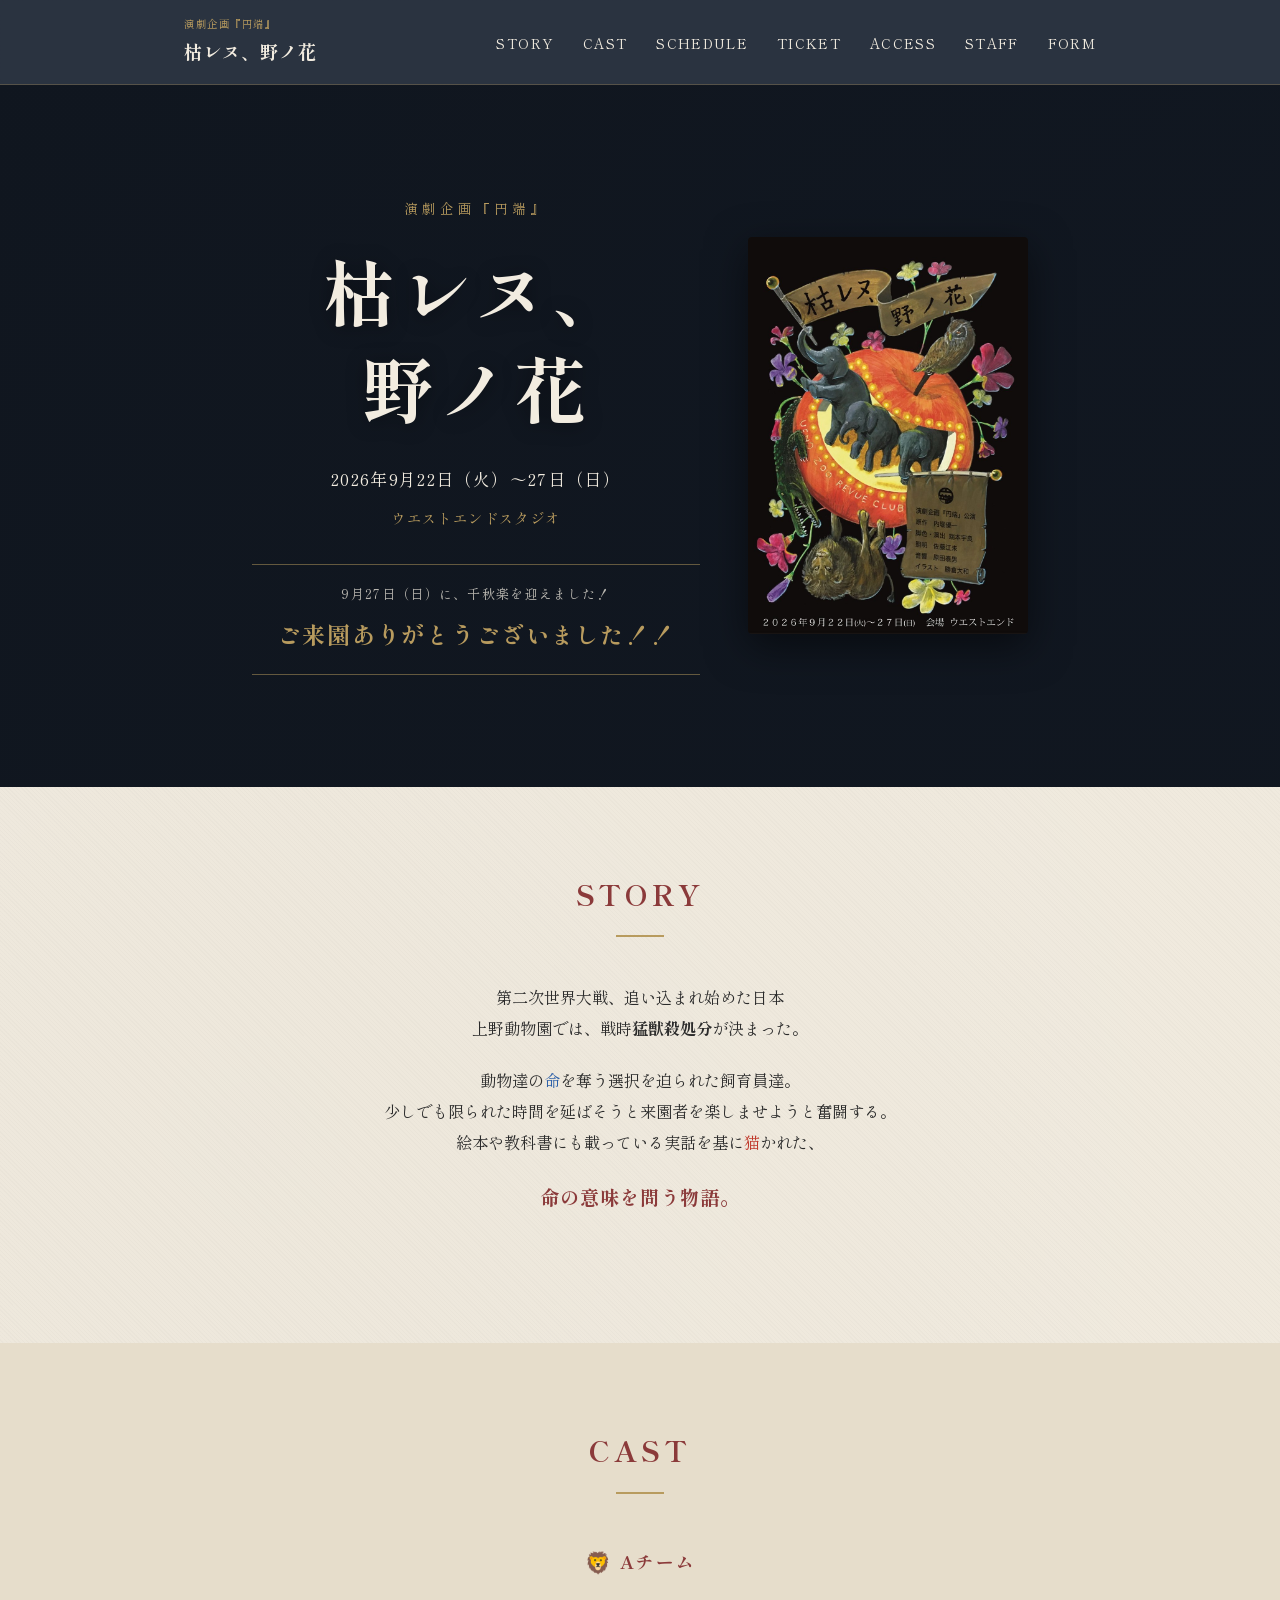
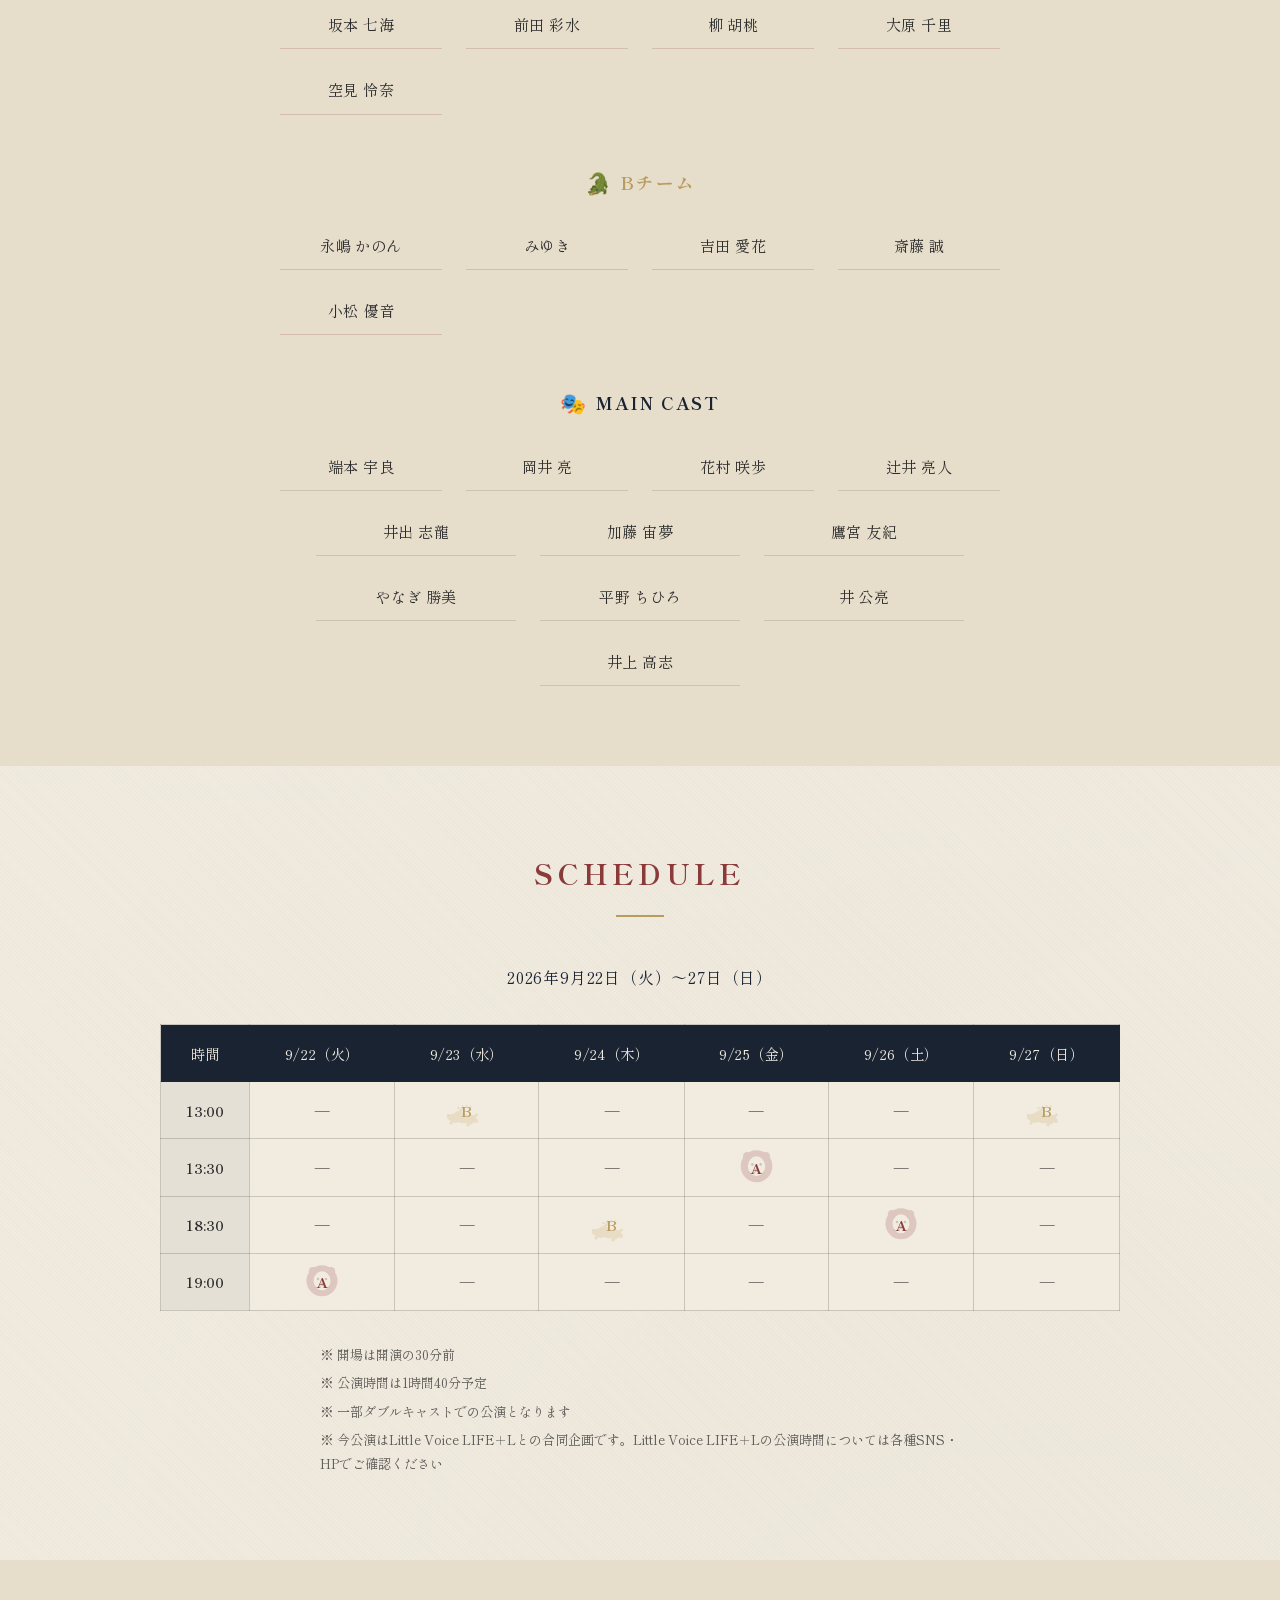
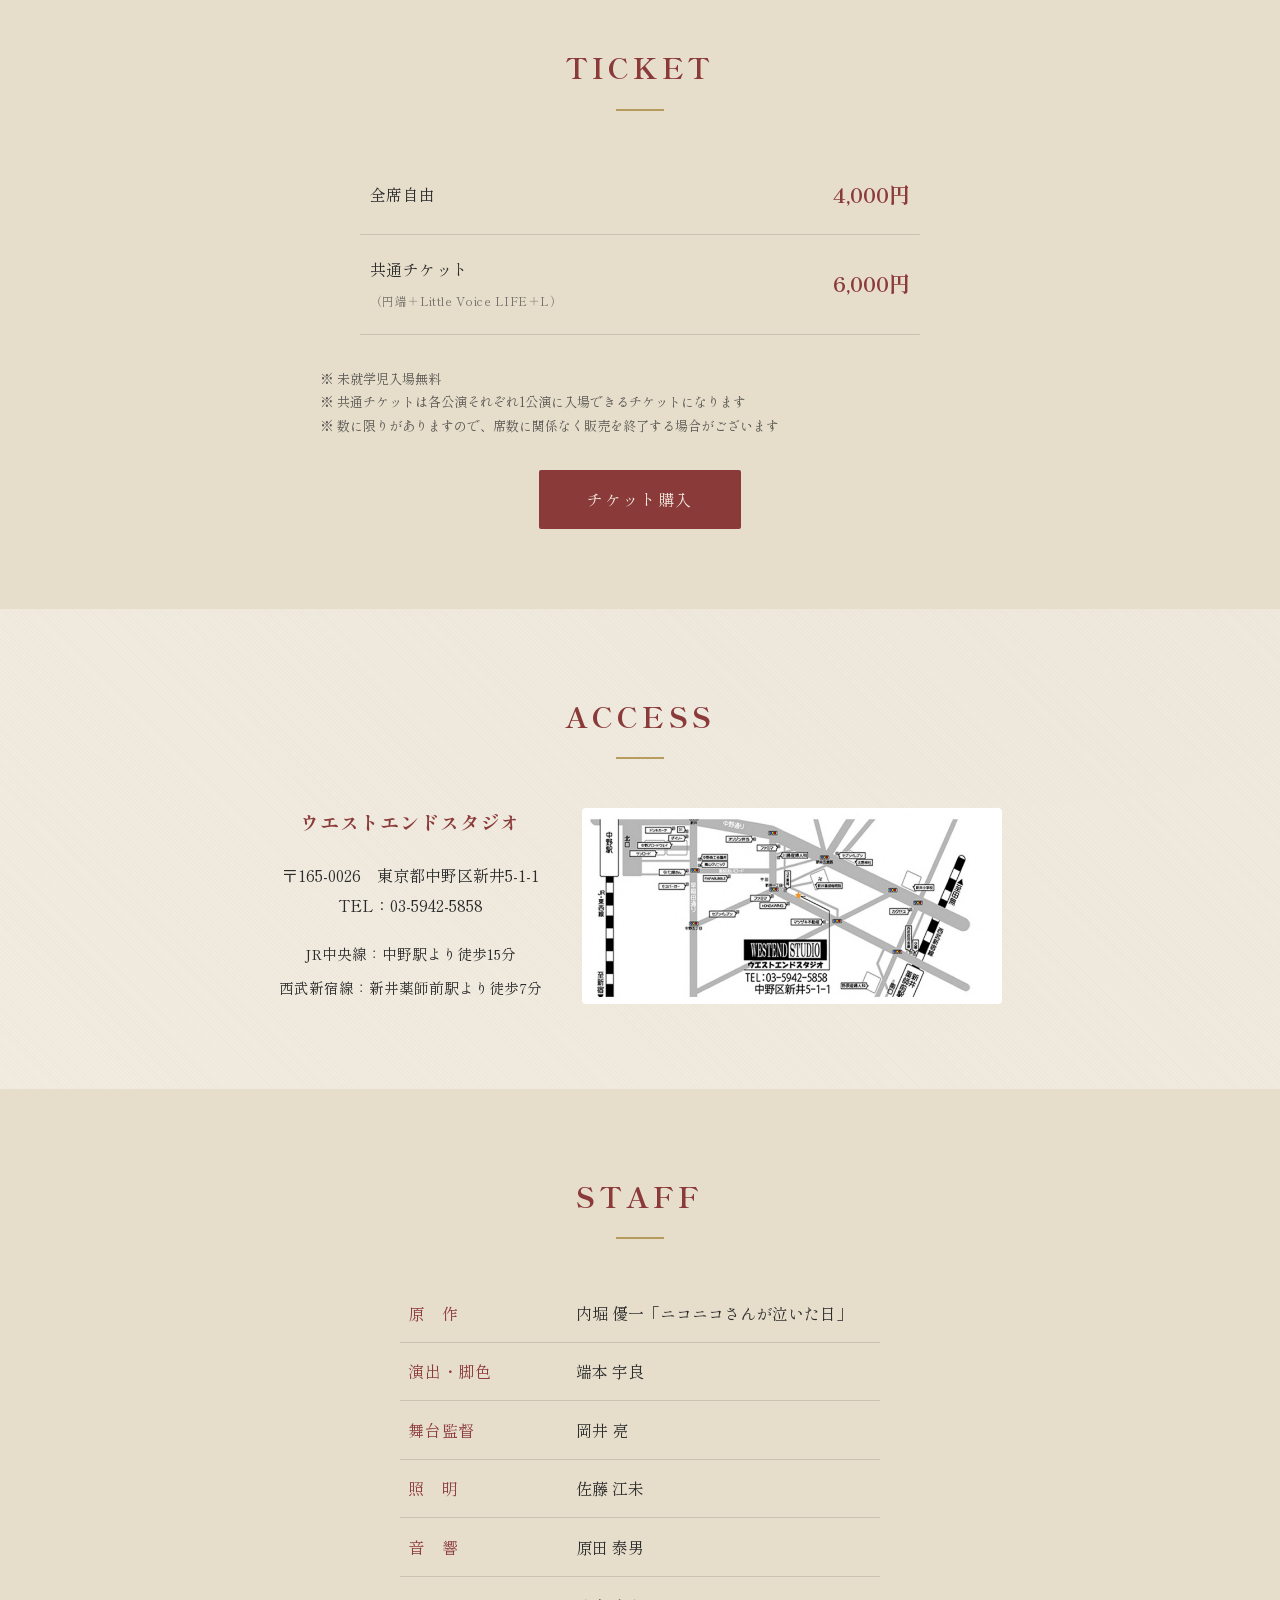
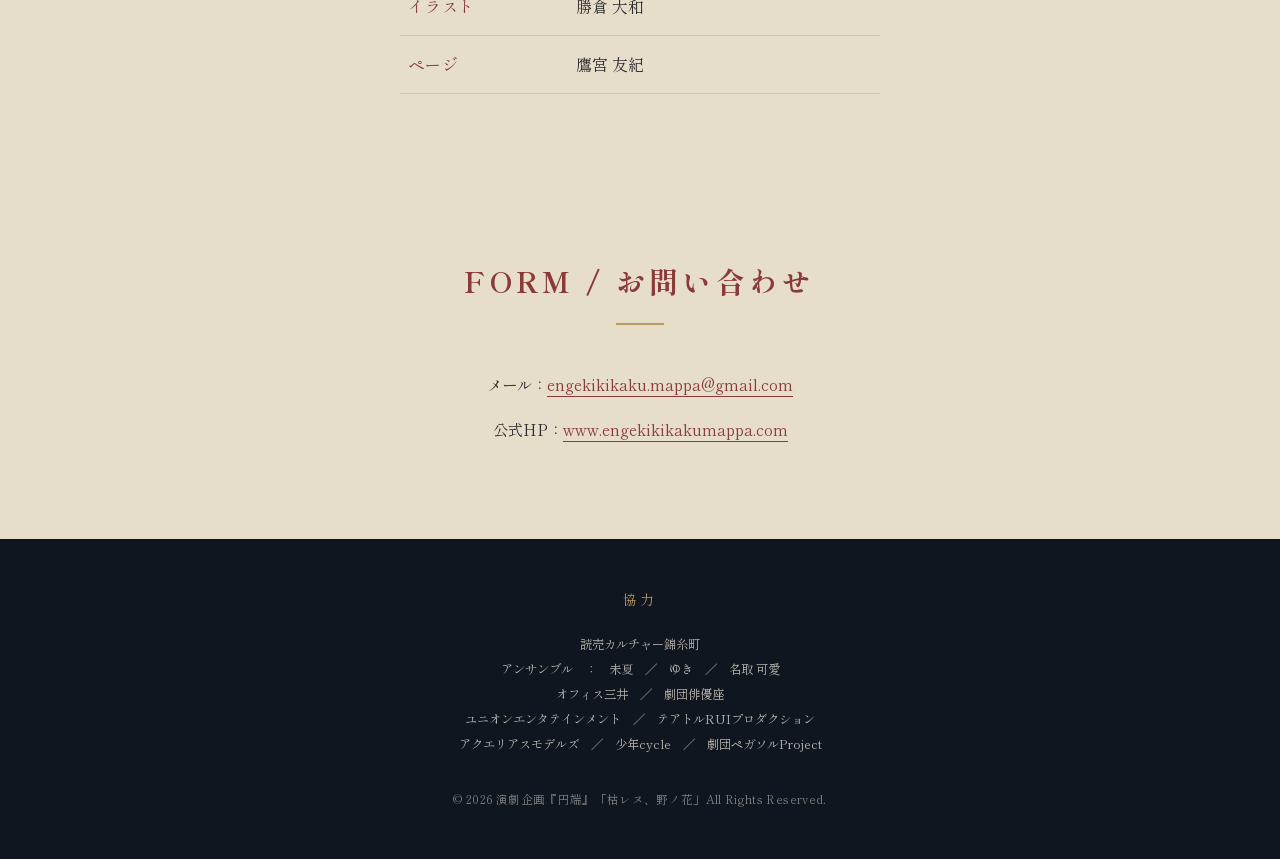
==== commit b4b0b8db: "Add files via upload" ====
--- a/index.html
+++ b/index.html
@@ -42,7 +42,7 @@
         <p class="hero-date">2026年9月22日（火）〜27日（日）</p>
         <p class="hero-venue">ウエストエンドスタジオ</p>
         <div class="hero-thanks">
-          <p class="hero-thanks-note">9月27日、無事に千秋楽を迎えました</p>
+          <p class="hero-thanks-note">9月27日（日）に、千秋楽を迎えました！</p>
           <p class="hero-thanks-message">ご来園ありがとうございました！！</p>
         </div>
       </div>
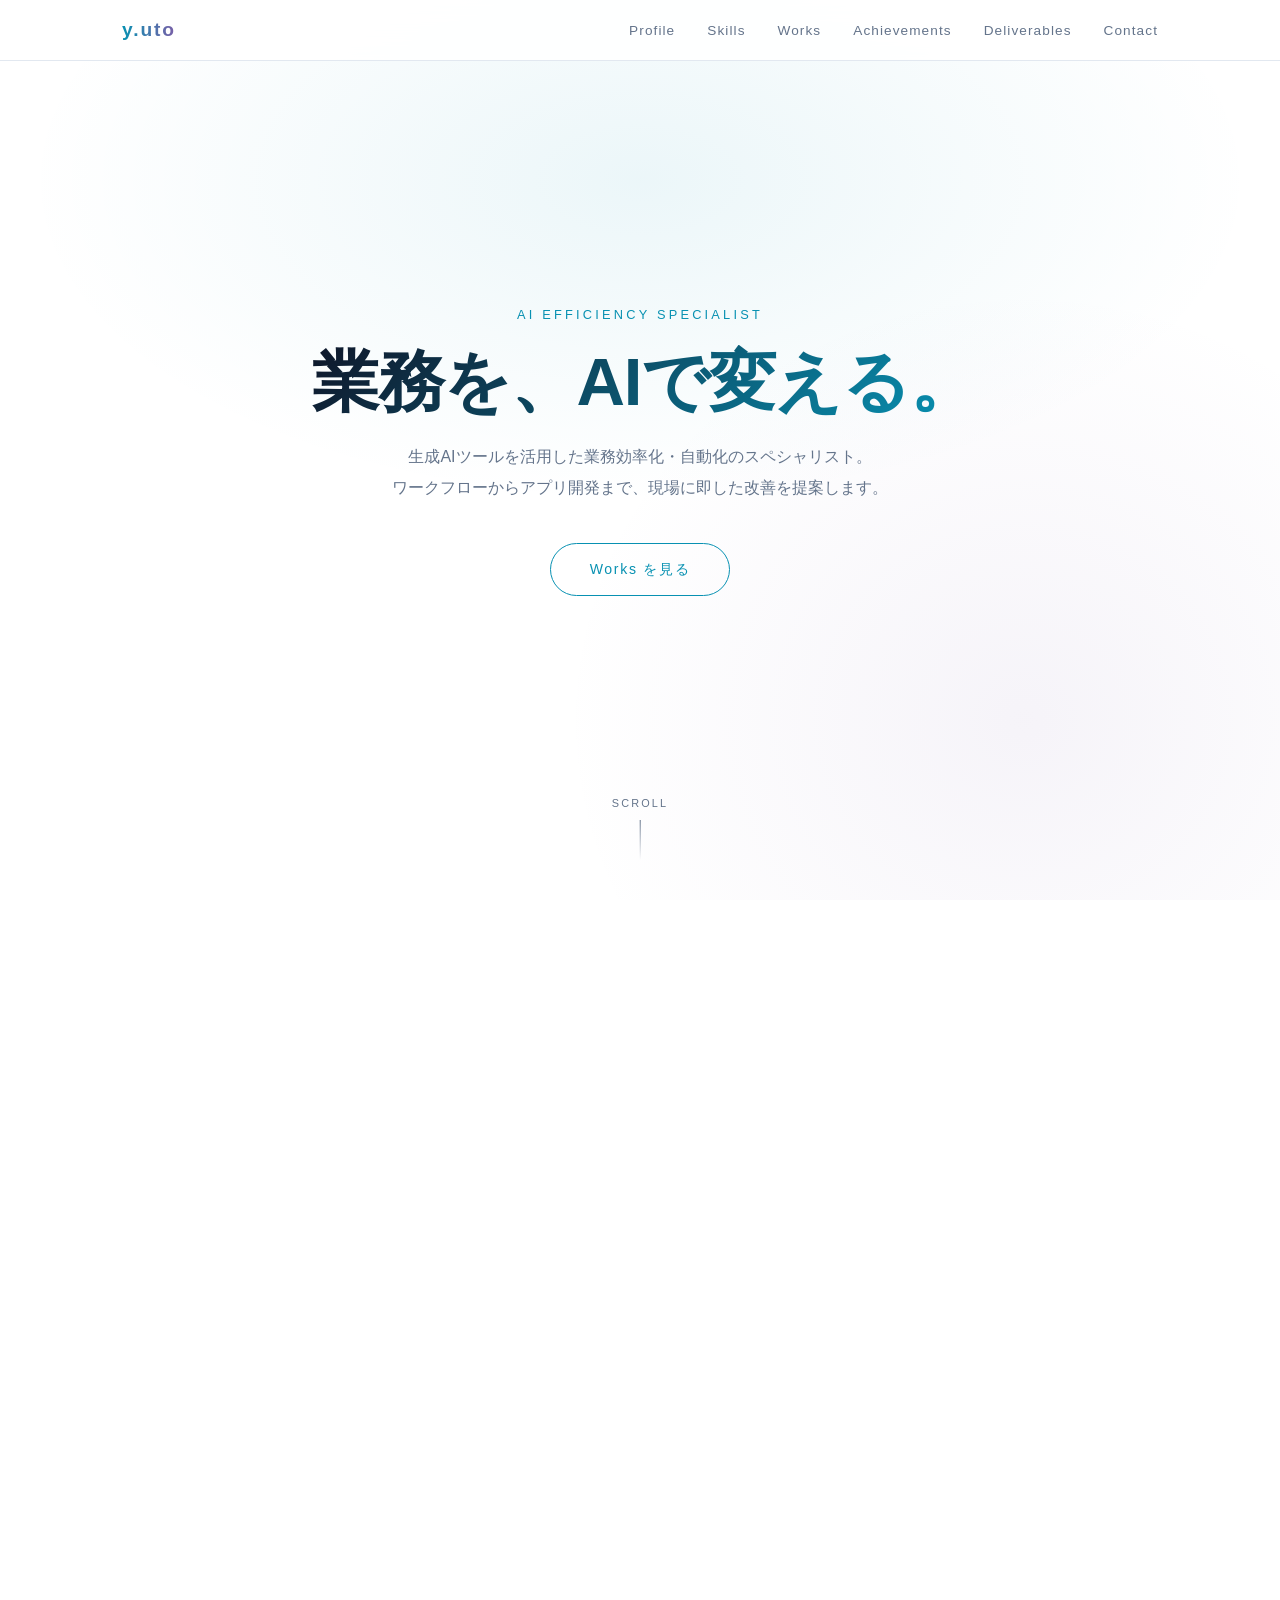
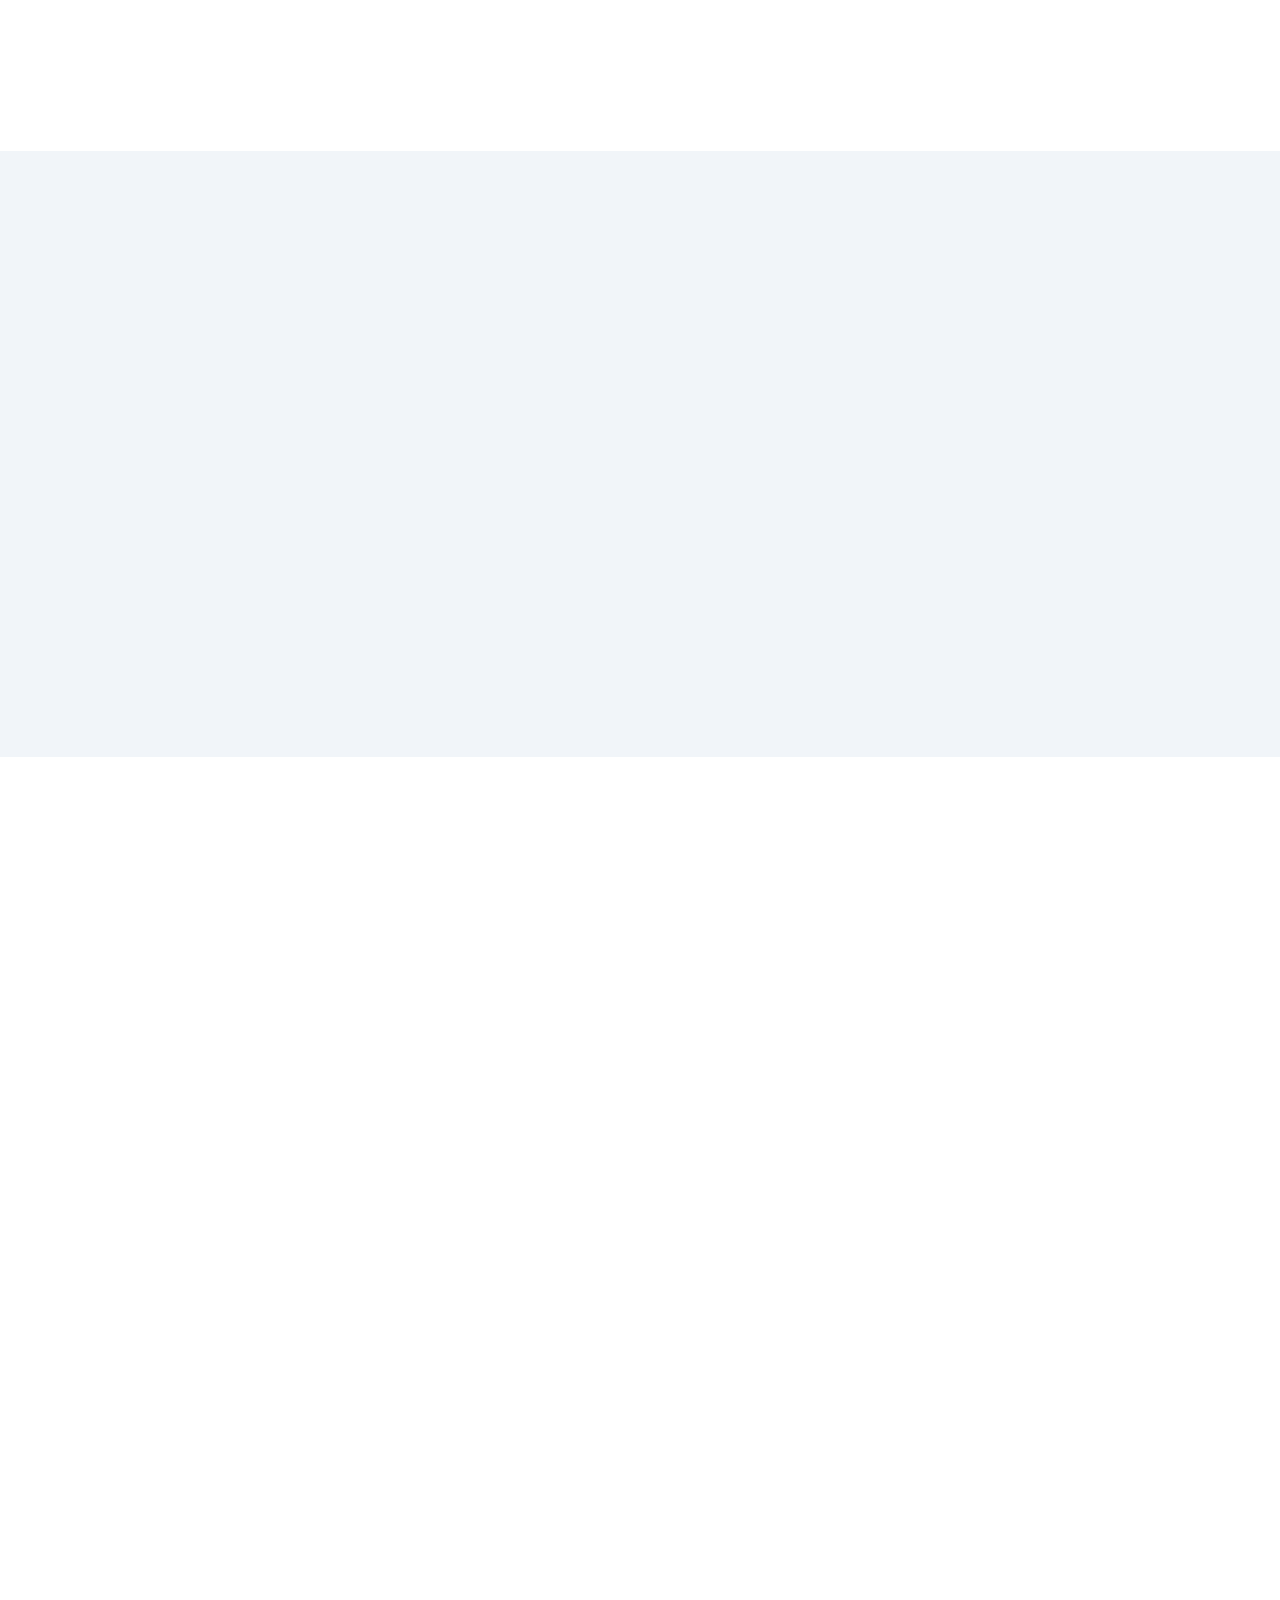
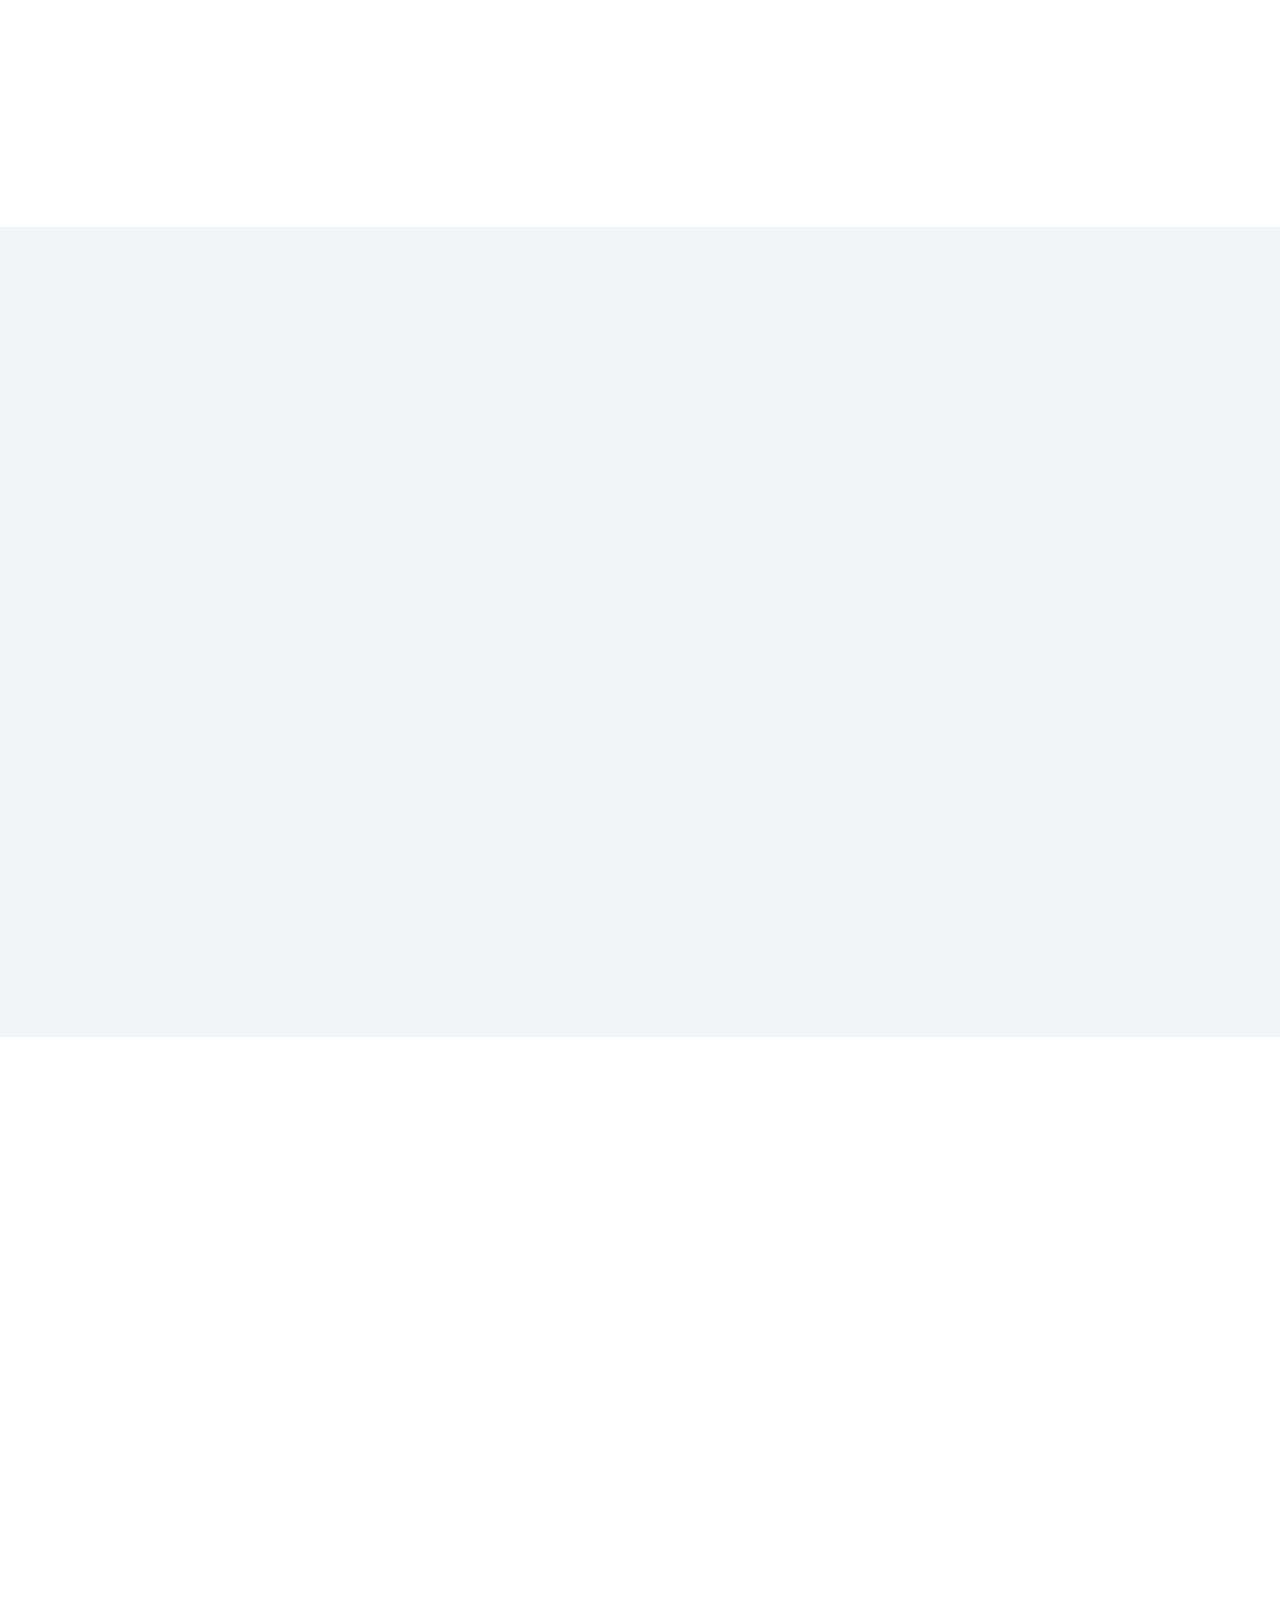
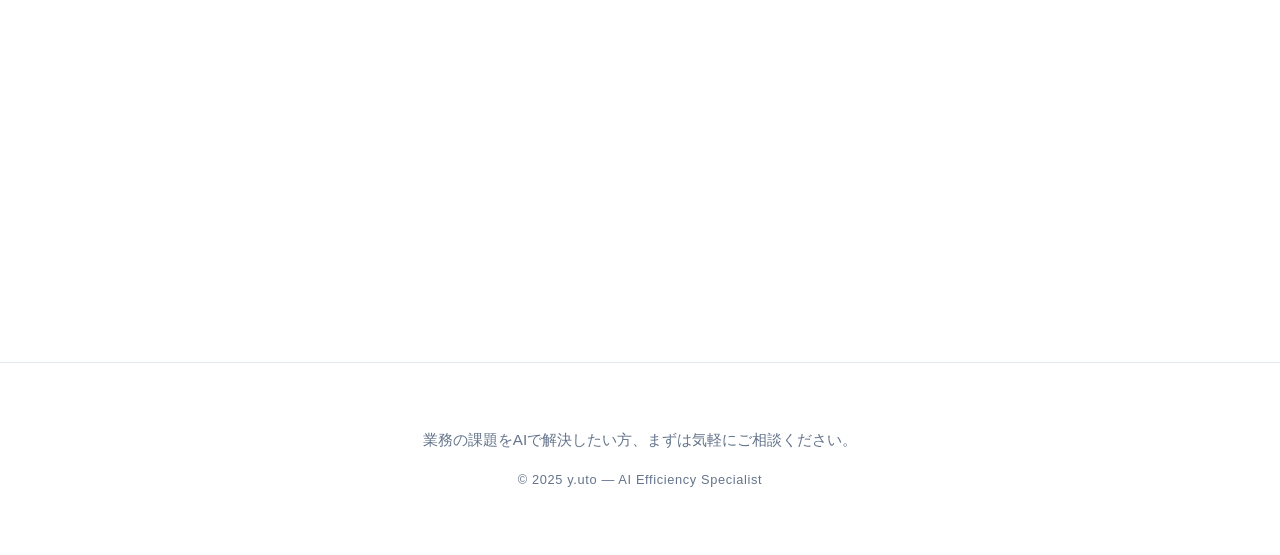
==== commit 725a1d5b: "Add files via upload" ====
--- a/index.html
+++ b/index.html
@@ -1,283 +1,372 @@
-<!DOCTYPE html>
-<html lang="ja">
-<head>
-<meta charset="UTF-8">
-<meta name="viewport" content="width=device-width, initial-scale=1.0">
-<title>枯レヌ、野ノ花 | 演劇企画『円端』</title>
-<link rel="stylesheet" href="style.css">
-<link rel="icon" type="image/png" href="photo/favicon.png">
-</head>
-<body>
-
-<header class="site-header">
-  <div class="header-inner">
-    <a href="#top" class="logo">
-      <span class="logo-sub">演劇企画『円端』</span>
-      <span class="logo-main">枯レヌ、野ノ花</span>
-    </a>
-    <button class="menu-toggle" id="menuToggle" aria-label="メニューを開く" aria-expanded="false">
-      <span></span><span></span><span></span>
-    </button>
-    <nav class="site-nav" id="siteNav">
-      <ul>
-        <li><a href="#story">STORY</a></li>
-        <li><a href="#cast">CAST</a></li>
-        <li><a href="#schedule">SCHEDULE</a></li>
-        <li><a href="#ticket">TICKET</a></li>
-        <li><a href="#access">ACCESS</a></li>
-        <li><a href="#staff">STAFF</a></li>
-        <li><a href="#form">FORM</a></li>
-      </ul>
-    </nav>
-  </div>
-</header>
-
-<main id="top">
-
-  <section class="hero">
-    <div class="hero-inner fade-in">
-      <div class="hero-text">
-        <p class="hero-eyebrow">演劇企画『円端』</p>
-        <h1 class="hero-title">枯レヌ、<br>野ノ花</h1>
-        <p class="hero-date">2026年9月22日（火）〜27日（日）</p>
-        <p class="hero-venue">ウエストエンドスタジオ</p>
-        <div class="hero-thanks">
-          <p class="hero-thanks-note">9月27日（日）に、千秋楽を迎えました！</p>
-          <p class="hero-thanks-message">ご来園ありがとうございました！！</p>
-        </div>
-      </div>
-      <img src="photo/hyoshi1.jpg" alt="「枯レヌ、野ノ花」表紙イラスト" class="hero-cover">
-    </div>
-  </section>
-
-  <section id="story" class="section">
-    <div class="section-inner">
-      <h2 class="section-title fade-in">STORY</h2>
-      <div class="story-text fade-in">
-        <p>第二次世界大戦、追い込まれ始めた日本<br>
-        上野動物園では、戦時<strong>猛獣殺処分</strong>が決まった。</p>
-        <p>動物達の<span class="text-blue">命</span>を奪う選択を迫られた飼育員達。<br>
-        少しでも限られた時間を延ばそうと来園者を楽しませようと奮闘する。<br>
-        絵本や教科書にも載っている実話を基に<span class="text-red">猫</span>かれた、</p>
-        <p class="story-catch">命の意味を問う物語。</p>
-      </div>
-    </div>
-  </section>
-
-  <section id="cast" class="section section-alt">
-    <div class="section-inner">
-      <h2 class="section-title fade-in">CAST</h2>
-      <div class="cast-group cast-group-team fade-in">
-        <h3 class="cast-team-title cast-team-title-a"><span class="team-icon">🦁</span>Aチーム</h3>
-        <ul class="cast-list cast-list-team">
-          <li>坂本 七海</li>
-          <li>前田 彩水</li>
-          <li>柳 胡桃</li>
-          <li>大原 千里</li>
-          <li>空見 怜奈</li>
-        </ul>
-      </div>
-
-      <div class="cast-group cast-group-team fade-in">
-        <h3 class="cast-team-title cast-team-title-b"><span class="team-icon">🐊</span>Bチーム</h3>
-        <ul class="cast-list cast-list-team">
-          <li>永嶋 かのん</li>
-          <li>みゆき</li>
-          <li>吉田 愛花</li>
-          <li>斎藤 誠</li>
-          <li>小松 優音</li>
-        </ul>
-      </div>
-
-      <div class="cast-group cast-group-team fade-in">
-        <h3 class="cast-team-title cast-team-title-main"><span class="team-icon">🎭</span>MAIN CAST</h3>
-        <ul class="cast-list cast-list-center">
-          <li>端本 宇良</li>
-          <li>岡井 亮</li>
-          <li>花村 咲歩</li>
-          <li>辻井 亮人</li>
-        </ul>
-        <ul class="cast-list cast-list-three">
-          <li>井出 志龍</li>
-          <li>加藤 宙夢</li>
-          <li>鷹宮 友紀</li>
-          <li>やなぎ 勝美</li>
-          <li>平野 ちひろ</li>
-          <li>井 公亮</li>
-        </ul>
-        <ul class="cast-list cast-list-solo">
-          <li>井上 高志</li>
-        </ul>
-      </div>
-    </div>
-  </section>
-
-  <section id="schedule" class="section">
-    <div class="section-inner">
-      <h2 class="section-title fade-in">SCHEDULE</h2>
-      <p class="schedule-range fade-in">2026年9月22日（火）〜27日（日）</p>
-
-      <div class="table-scroll fade-in">
-        <table class="schedule-table" id="scheduleTable">
-          <thead>
-            <tr>
-              <th>時間</th>
-              <th class="day-col" data-day="9/22">9/22（火）</th>
-              <th class="day-col" data-day="9/23">9/23（水）</th>
-              <th class="day-col" data-day="9/24">9/24（木）</th>
-              <th class="day-col" data-day="9/25">9/25（金）</th>
-              <th class="day-col" data-day="9/26">9/26（土）</th>
-              <th class="day-col" data-day="9/27">9/27（日）</th>
-            </tr>
-          </thead>
-          <tbody>
-            <tr>
-              <th>13:00</th>
-              <td data-day="9/22">—</td>
-              <td class="cast-b" data-day="9/23">B</td>
-              <td data-day="9/24">—</td>
-              <td data-day="9/25">—</td>
-              <td data-day="9/26">—</td>
-              <td class="cast-b" data-day="9/27">B</td>
-            </tr>
-            <tr>
-              <th>13:30</th>
-              <td data-day="9/22">—</td>
-              <td data-day="9/23">—</td>
-              <td data-day="9/24">—</td>
-              <td class="cast-a" data-day="9/25">A</td>
-              <td data-day="9/26">—</td>
-              <td data-day="9/27">—</td>
-            </tr>
-            <tr>
-              <th>18:30</th>
-              <td data-day="9/22">—</td>
-              <td data-day="9/23">—</td>
-              <td class="cast-b" data-day="9/24">B</td>
-              <td data-day="9/25">—</td>
-              <td class="cast-a" data-day="9/26">A</td>
-              <td data-day="9/27">—</td>
-            </tr>
-            <tr>
-              <th>19:00</th>
-              <td class="cast-a" data-day="9/22">A</td>
-              <td data-day="9/23">—</td>
-              <td data-day="9/24">—</td>
-              <td data-day="9/25">—</td>
-              <td data-day="9/26">—</td>
-              <td data-day="9/27">—</td>
-            </tr>
-          </tbody>
-        </table>
-      </div>
-
-      <ul class="schedule-notes fade-in">
-        <li>※ 開場は開演の30分前</li>
-        <li>※ 公演時間は1時間40分予定</li>
-        <li>※ 一部ダブルキャストでの公演となります</li>
-        <li>※ 今公演はLittle Voice LIFE＋Lとの合同企画です。Little Voice LIFE＋Lの公演時間については各種SNS・HPでご確認ください</li>
-      </ul>
-    </div>
-  </section>
-
-  <section id="ticket" class="section section-alt">
-    <div class="section-inner">
-      <h2 class="section-title fade-in">TICKET</h2>
-      <table class="ticket-table fade-in">
-        <tbody>
-          <tr>
-            <th>全席自由</th>
-            <td class="price">4,000円</td>
-          </tr>
-          <tr>
-            <th>共通チケット<br><span class="small">（円端＋Little Voice LIFE＋L）</span></th>
-            <td class="price">6,000円</td>
-          </tr>
-        </tbody>
-      </table>
-      <ul class="ticket-notes fade-in">
-        <li>※ 未就学児入場無料</li>
-        <li>※ 共通チケットは各公演それぞれ1公演に入場できるチケットになります</li>
-        <li>※ 数に限りがありますので、席数に関係なく販売を終了する場合がございます</li>
-      </ul>
-      <div class="ticket-buy fade-in">
-        <a href="https://theater-ticket.jp/reservation/?fid=48&ut=yafAnEoPoC4mufrfAlaI" class="ticket-buy-btn" target="_blank" rel="noopener noreferrer">チケット購入</a>
-      </div>
-    </div>
-  </section>
-
-  <section id="access" class="section">
-    <div class="section-inner">
-      <h2 class="section-title fade-in">ACCESS</h2>
-      <div class="access-layout fade-in">
-        <div class="access-info">
-          <p class="venue-name">ウエストエンドスタジオ</p>
-          <p>〒165-0026　東京都中野区新井5-1-1<br>
-          TEL：03-5942-5858</p>
-          <ul>
-            <li>JR中央線：中野駅より徒歩15分</li>
-            <li>西武新宿線：新井薬師前駅より徒歩7分</li>
-          </ul>
-        </div>
-        <div class="access-map">
-          <img src="photo/map.png" alt="ウエストエンドスタジオ 地図" class="zoomable-map" id="mapImage">
-        </div>
-      </div>
-    </div>
-  </section>
-
-  <section id="staff" class="section section-alt">
-    <div class="section-inner">
-      <h2 class="section-title fade-in">STAFF</h2>
-      <table class="staff-table fade-in">
-        <tbody>
-          <tr><th>原　作</th><td>内堀 優一「ニコニコさんが泣いた日」</td></tr>
-          <tr><th>演出・脚色</th><td>端本 宇良</td></tr>
-          <tr><th>舞台監督</th><td>岡井 亮</td></tr>
-          <tr><th>照　明</th><td>佐藤 江未</td></tr>
-          <tr><th>音　響</th><td>原田 泰男</td></tr>
-          <tr><th>イラスト</th><td>勝倉 大和</td></tr>
-          <tr><th>ページ</th><td>鷹宮 友紀</td></tr>
-        </tbody>
-      </table>
-    </div>
-  </section>
-
-  <section id="form" class="section section-alt">
-    <div class="section-inner">
-      <h2 class="section-title fade-in">FORM / お問い合わせ</h2>
-      <ul class="contact-list fade-in">
-        <li>メール：<a href="mailto:engekikikaku.mappa@gmail.com">engekikikaku.mappa@gmail.com</a></li>
-        <li>公式HP：<a href="http://www.engekikikakumappa.com/index.html" target="_blank" rel="noopener">www.engekikikakumappa.com</a></li>
-      </ul>
-    </div>
-  </section>
-
-</main>
-
-<footer class="site-footer">
-  <div class="footer-inner">
-    <h3>協力</h3>
-    <p class="cooperation">
-      読売カルチャー錦糸町<br>
-      アンサンブル　：　未夏　／　ゆき　／　名取 可愛<br>
-      オフィス三井　／　劇団俳優座<br>
-      ユニオンエンタテインメント　／　テアトルRUIプロダクション<br>
-      アクエリアスモデルズ　／　少年cycle　／　劇団ペガソルProject
-    </p>
-    <p class="copyright">© 2026 演劇企画『円端』「枯レヌ、野ノ花」All Rights Reserved.</p>
-  </div>
-</footer>
-
-<button id="backToTop" class="back-to-top" aria-label="トップへ戻る">
-  <span>▲</span>
-</button>
-
-<div class="map-modal" id="mapModal">
-  <button class="map-modal-close" id="mapModalClose" aria-label="閉じる">&times;</button>
-  <img src="photo/map.png" alt="ウエストエンドスタジオ 地図（拡大）" id="mapModalImg">
-</div>
-
-<script src="script.js"></script>
-</body>
-</html>
+<!DOCTYPE html>
+<html lang="ja">
+<head>
+  <meta charset="UTF-8" />
+  <meta name="viewport" content="width=device-width, initial-scale=1.0" />
+  <title>y.uto — AI Efficiency Portfolio</title>
+  <link rel="icon" type="image/png" href="https://res.cloudinary.com/dmpe2eu0u/image/upload/v1782653983/favicon_lxhcuu.png" />
+  <link rel="stylesheet" href="style.css" />
+</head>
+<body>
+
+  <!-- Navigation -->
+  <nav id="nav">
+    <div class="nav-inner">
+      <span class="nav-logo">y.uto</span>
+      <ul class="nav-links">
+        <li><a href="#profile">Profile</a></li>
+        <li><a href="#skills">Skills</a></li>
+        <li><a href="#works">Works</a></li>
+        <li><a href="#achievements">Achievements</a></li>
+        <li><a href="#deliverables">Deliverables</a></li>
+        <li><a href="#contact">Contact</a></li>
+      </ul>
+      <button class="hamburger" id="hamburger" aria-label="メニューを開く">
+        <span></span><span></span><span></span>
+      </button>
+    </div>
+    <ul class="mobile-menu" id="mobileMenu">
+      <li><a href="#profile">Profile</a></li>
+      <li><a href="#works">Works</a></li>
+      <li><a href="#achievements">Achievements</a></li>
+      <li><a href="#skills">Skills</a></li>
+      <li><a href="#deliverables">Deliverables</a></li>
+      <li><a href="#contact">Contact</a></li>
+    </ul>
+  </nav>
+
+  <!-- Hero -->
+  <section id="hero">
+    <div class="hero-bg"></div>
+    <div class="hero-content">
+      <p class="hero-eyebrow fade-in">AI Efficiency Specialist</p>
+      <h1 class="hero-title fade-in delay-1">業務を、AIで変える。</h1>
+      <p class="hero-sub fade-in delay-2">
+        生成AIツールを活用した業務効率化・自動化のスペシャリスト。<br />
+        ワークフローからアプリ開発まで、現場に即した改善を提案します。
+      </p>
+      <a href="#works" class="btn-primary fade-in delay-3">Works を見る</a>
+    </div>
+    <div class="hero-scroll-hint">
+      <span>SCROLL</span>
+      <div class="scroll-line"></div>
+    </div>
+  </section>
+
+  <!-- Profile -->
+  <section id="profile" class="section">
+    <div class="container">
+      <h2 class="section-title reveal">Profile</h2>
+      <div class="profile-grid">
+        <div class="profile-avatar reveal">
+          <div class="avatar-ring">
+            <img src="https://res.cloudinary.com/dmpe2eu0u/image/upload/v1780488167/IMG_4549_x2za4v.jpg" alt="y.uto プロフィール写真" class="avatar-img" />
+          </div>
+        </div>
+        <div class="profile-body reveal delay-1">
+          <h3 class="profile-name">y.uto</h3>
+          <p class="profile-quote">
+            「もっと楽に、もっと速く」を追求し、生成AIを活用した業務改善に取り組んでいます。<br /><br />
+            ChatGPT・Claude・Difyなど複数のAIツールを実務で使い倒し、チャットボット・ワークフロー・Webアプリまでゼロから内製開発。
+            「難しいことを難しいままにしない」をモットーに、現場の課題をシンプルな仕組みで解決します。<br /><br />
+            現在は生成AIスクールで体系的なスキルを習得中。社内へのAI活用展開を視野に、提案・設計・実装まで一気通貫で動ける人材を目指しています。
+          </p>
+          <table class="profile-table">
+            <tr><th>Role</th><td>コールセンター管理 / AI推進</td></tr>
+            <tr><th>Learning</th><td>生成AIスクール 受講中</td></tr>
+            <tr><th>Goal</th><td>AI活用の社内展開 / AI事業立ち上げ</td></tr>
+            <tr><th>Location</th><td>Tokyo, Japan</td></tr>
+          </table>
+        </div>
+      </div>
+    </div>
+  </section>
+
+  <!-- Skills -->
+  <section id="skills" class="section section-dark">
+    <div class="container">
+      <h2 class="section-title reveal">Tool Skills</h2>
+      <div class="skills-grid">
+
+        <div class="skill-item reveal">
+          <div class="skill-header">
+            <span class="skill-name">Claude</span>
+            <span class="skill-use">Coding / Analysis</span>
+          </div>
+          <div class="skill-bar"><div class="skill-fill" data-fill="100"></div></div>
+          <div class="skill-stars">★★★★★</div>
+        </div>
+
+        <div class="skill-item reveal delay-1">
+          <div class="skill-header">
+            <span class="skill-name">Chat GPT</span>
+            <span class="skill-use">Text / Creative</span>
+          </div>
+          <div class="skill-bar"><div class="skill-fill" data-fill="100"></div></div>
+          <div class="skill-stars">★★★★★</div>
+        </div>
+
+        <div class="skill-item reveal delay-2">
+          <div class="skill-header">
+            <span class="skill-name">Gemini</span>
+            <span class="skill-use">Search / Data</span>
+          </div>
+          <div class="skill-bar"><div class="skill-fill" data-fill="80"></div></div>
+          <div class="skill-stars">★★★★☆</div>
+        </div>
+
+        <div class="skill-item reveal delay-1">
+          <div class="skill-header">
+            <span class="skill-name">Copilot</span>
+            <span class="skill-use">Office / M365</span>
+          </div>
+          <div class="skill-bar"><div class="skill-fill" data-fill="80"></div></div>
+          <div class="skill-stars">★★★★☆</div>
+        </div>
+
+        <div class="skill-item reveal delay-2">
+          <div class="skill-header">
+            <span class="skill-name">Dify</span>
+            <span class="skill-use">Workflow / App</span>
+          </div>
+          <div class="skill-bar"><div class="skill-fill" data-fill="80"></div></div>
+          <div class="skill-stars">★★★★☆</div>
+        </div>
+
+        <div class="skill-item reveal delay-3">
+          <div class="skill-header">
+            <span class="skill-name">make</span>
+            <span class="skill-use">Automation</span>
+          </div>
+          <div class="skill-bar"><div class="skill-fill" data-fill="60"></div></div>
+          <div class="skill-stars">★★★☆☆</div>
+        </div>
+
+      </div>
+    </div>
+  </section>
+
+  <!-- Works -->
+  <section id="works" class="section">
+    <div class="container">
+      <h2 class="section-title reveal">Works</h2>
+      <div class="works-grid">
+
+        <article class="work-card reveal">
+          <div class="work-body">
+            <div class="work-number">01</div>
+            <div class="work-tags">
+              <span class="tag">Chatbot</span>
+              <span class="tag">Dify</span>
+            </div>
+            <h3 class="work-title">AI チャットボット</h3>
+            <p class="work-desc">
+              Difyを用いて構築した対話型AIチャットボット。RAGアーキテクチャにより社内ナレッジに基づいた回答を実現。問い合わせ対応の自動化・効率化を目的に設計。<br /><br />
+              ECサイトをイメージして作成しました。「配送料いくらですか？」「返品出来ますか？」などを入力してお試しください。
+            </p>
+            <p class="work-tech"><strong>使用技術:</strong> Dify / RAG / LLM / 問い合わせ自動化</p>
+            <a href="https://udify.app/chat/mJShgDXmByzJN4gk" target="_blank" rel="noopener" class="work-link">
+              デモを試す <span class="arrow">→</span>
+            </a>
+          </div>
+          <div class="work-demo">
+            <iframe
+              src="https://www.youtube.com/embed/0yesxKzCpPU"
+              title="ECサイト チャットボット デモ"
+              class="demo-video"
+              frameborder="0"
+              allow="accelerometer; autoplay; clipboard-write; encrypted-media; gyroscope; picture-in-picture"
+              allowfullscreen
+              loading="lazy"
+            ></iframe>
+          </div>
+        </article>
+
+        <article class="work-card reveal delay-1">
+          <div class="work-body">
+            <div class="work-number">02</div>
+            <div class="work-tags">
+              <span class="tag">Landing Page</span>
+              <span class="tag">Claude Code</span>
+            </div>
+            <h3 class="work-title">舞台公演 公式サイト</h3>
+            <p class="work-desc">
+              Claude Codeで開発した舞台「闇に咲く、光の詩」の公式LP。あらすじ・キャスト・公演情報・チケット購入導線をワンページに凝縮。ダークトーンの演劇的デザインを採用。
+            </p>
+            <p class="work-tech"><strong>使用技術:</strong> Claude Code / HTML / CSS / GitHub Pages / LP制作</p>
+            <a href="https://arther00790-blip.github.io/theater/" target="_blank" rel="noopener" class="work-link">
+              サイトを見る <span class="arrow">→</span>
+            </a>
+          </div>
+          <div class="work-demo">
+            <img src="https://res.cloudinary.com/dmpe2eu0u/image/upload/v1780488168/%E9%97%87%E3%81%AB%E5%92%B2%E3%81%8F_%E5%85%89%E3%81%AE%E8%A9%A9_h7srm4.png" alt="闇に咲く、光の詩 公式サイト スクリーンショット" class="demo-img" />
+          </div>
+        </article>
+
+        <article class="work-card reveal delay-2">
+          <div class="work-body">
+            <div class="work-number">03</div>
+            <div class="work-tags">
+              <span class="tag">Web App</span>
+              <span class="tag">Claude Code</span>
+            </div>
+            <h3 class="work-title">社内打ち合わせ予約システム</h3>
+            <p class="work-desc">
+              Claude Codeで開発した社内向け日程調整アプリ「MeetReserve」。管理者・マネジメント・エンジニアの3ロールを持ち、予約承認フローを実装。ゼロからの内製開発を実現。
+            </p>
+            <p class="work-tech"><strong>使用技術:</strong> Claude Code / JavaScript / 3ロール管理 / 承認フロー / GitHub Pages</p>
+            <a href="https://arther00790-blip.github.io/reserve_scadule/" target="_blank" rel="noopener" class="work-link">
+              アプリを見る <span class="arrow">→</span>
+            </a>
+          </div>
+          <div class="work-demo">
+            <iframe
+              src="https://www.youtube.com/embed/Wm9LQxkVLDY"
+              title="社内打ち合わせ予約システム デモ"
+              class="demo-video"
+              frameborder="0"
+              allow="accelerometer; autoplay; clipboard-write; encrypted-media; gyroscope; picture-in-picture"
+              allowfullscreen
+              loading="lazy"
+            ></iframe>
+          </div>
+        </article>
+
+        <article class="work-card reveal delay-3">
+          <div class="work-body">
+            <div class="work-number">04</div>
+            <div class="work-tags">
+              <span class="tag">Web App</span>
+              <span class="tag">Claude Code</span>
+            </div>
+            <h3 class="work-title">タレントマッチングサービス「StageLink」</h3>
+            <p class="work-desc">
+              Claude Codeで開発した、タレントと広告・映像制作会社をつなぐマッチングサービスのデモ。自己紹介動画でタレントの「らしさ」を伝え、制作会社は雰囲気や話し方を確かめてから選考可能。案件検索・応募、スカウト、案件掲載、応募者管理までを実装し、タレント／企業の視点切替でそれぞれの導線を体験できます。
+            </p>
+            <p class="work-tech"><strong>使用技術:</strong> Claude Code / HTML / CSS / JavaScript / GitHub Pages / マッチング設計</p>
+            <a href="https://arther00790-blip.github.io/talent_matching/index.html" target="_blank" rel="noopener" class="work-link">
+              サイトを見る <span class="arrow">→</span>
+            </a>
+          </div>
+          <div class="work-demo">
+            <!-- TODO: photo/ は .gitignore 対象のため、公開前に Cloudinary のURLへ差し替える -->
+            <img src="photo/stagelink.png" alt="StageLink トップページ スクリーンショット" class="demo-img" loading="lazy" />
+          </div>
+        </article>
+
+      </div>
+    </div>
+  </section>
+
+  <!-- Achievements: 実際にクライアントに採用された制作実績 -->
+  <section id="achievements" class="section">
+    <div class="container">
+      <h2 class="section-title reveal">Achievements</h2>
+      <div class="works-grid">
+
+        <article class="work-card reveal">
+          <div class="work-body">
+            <div class="work-tags">
+              <span class="tag tag-adopted">採用実績</span>
+              <span class="tag">Landing Page</span>
+              <span class="tag">Claude Code</span>
+            </div>
+            <h3 class="work-title">演劇企画『円端』「枯レヌ、野ノ花」公演サイト</h3>
+            <p class="work-desc">
+              実際に採用いただいた舞台公演の公式LP。第二次世界大戦中の上野動物園を舞台にした物語の世界観を伝えつつ、あらすじ・キャスト・公演スケジュール・チケット・アクセス・スタッフ・お問い合わせまでをワンページに集約。観客が迷わず情報にたどり着ける導線設計を重視しました。
+            </p>
+            <p class="work-tech"><strong>使用技術:</strong> Claude Code / HTML / CSS / GitHub Pages / LP制作</p>
+            <a href="https://arther00790-blip.github.io/karenu-nonoka/" target="_blank" rel="noopener" class="work-link">
+              サイトを見る <span class="arrow">→</span>
+            </a>
+          </div>
+          <div class="work-demo">
+            <!-- TODO: photo/ は .gitignore 対象のため、公開前に Cloudinary のURLへ差し替える -->
+            <img src="photo/karenu-nonoka.png" alt="枯レヌ、野ノ花 公演サイト スクリーンショット" class="demo-img" loading="lazy" />
+          </div>
+        </article>
+
+      </div>
+    </div>
+  </section>
+
+  <!-- Deliverables -->
+  <section id="deliverables" class="section section-dark">
+    <div class="container">
+      <h2 class="section-title reveal">Deliverables</h2>
+      <div class="deliverables-grid">
+        <div class="deliverable-card reveal">
+          <div class="deliverable-icon">⚙️</div>
+          <h3>ワークフロー</h3>
+          <p>Difyによる業務フロー自動化・RAG構築</p>
+        </div>
+        <div class="deliverable-card reveal delay-1">
+          <div class="deliverable-icon">🤖</div>
+          <h3>チャットボット</h3>
+          <p>社内FAQ・問い合わせ対応AI</p>
+        </div>
+        <div class="deliverable-card reveal delay-2">
+          <div class="deliverable-icon">💻</div>
+          <h3>Webアプリ</h3>
+          <p>Claude Codeで開発する業務支援アプリの内製化</p>
+        </div>
+        <div class="deliverable-card reveal delay-3">
+          <div class="deliverable-icon">🚀</div>
+          <h3>ランディングページ</h3>
+          <p>LP・社内ポータルの高速制作</p>
+        </div>
+        <div class="deliverable-card reveal delay-4">
+          <div class="deliverable-icon">📋</div>
+          <h3>秘書アプリ</h3>
+          <p>スケジュール管理・タスク整理など業務サポートアプリの開発</p>
+        </div>
+      </div>
+    </div>
+  </section>
+
+  <!-- Contact -->
+  <section id="contact" class="section">
+    <div class="container">
+      <h2 class="section-title reveal">Contact</h2>
+      <p class="contact-lead reveal">お仕事のご相談・ご質問はこちらからお気軽にどうぞ。</p>
+      <form
+        class="contact-form reveal delay-1"
+        action="https://formspree.io/f/xeebkyrg"
+        method="POST"
+      >
+        <div class="form-group">
+          <label for="name">お名前 <span class="required">*</span></label>
+          <input type="text" id="name" name="name" placeholder="山田 太郎" required />
+        </div>
+        <div class="form-group">
+          <label for="email">メールアドレス <span class="required">*</span></label>
+          <input type="email" id="email" name="email" placeholder="example@email.com" required />
+        </div>
+        <div class="form-group">
+          <label for="tel">電話番号</label>
+          <input type="tel" id="tel" name="tel" placeholder="090-0000-0000" />
+        </div>
+        <div class="form-group">
+          <label for="message">お問い合わせ内容 <span class="required">*</span></label>
+          <textarea id="message" name="message" rows="6" placeholder="ご相談内容をご記入ください。" required></textarea>
+        </div>
+        <input type="hidden" name="_replyto" value="arther00790@gmail.com" />
+        <button type="submit" class="btn-submit">送信する <span class="arrow">→</span></button>
+      </form>
+    </div>
+  </section>
+
+  <!-- Footer -->
+  <footer id="footer">
+    <div class="container">
+      <p class="footer-message">業務の課題をAIで解決したい方、まずは気軽にご相談ください。</p>
+      <p class="footer-copy">© 2025 y.uto — AI Efficiency Specialist</p>
+    </div>
+  </footer>
+
+  <!-- Page Top Button -->
+  <button id="pageTop" aria-label="ページトップへ戻る">↑</button>
+
+  <script src="script.js"></script>
+</body>
+</html>
--- a/style.css
+++ b/style.css
@@ -1,810 +1,723 @@
-@import url('https://fonts.googleapis.com/css2?family=Noto+Serif+JP:wght@400;600;700&family=Shippori+Mincho:wght@500;700&display=swap');
-
-:root {
-  --color-navy: #1a2332;
-  --color-navy-deep: #10161f;
-  --color-ink: #2b2b2b;
-  --color-vermilion: #8b3a3a;
-  --color-vermilion-bright: #a8493f;
-  --color-paper: #f2ece0;
-  --color-paper-dim: #e6ddcb;
-  --color-gold: #b89b5e;
-  --font-serif: 'Shippori Mincho', 'Noto Serif JP', serif;
-  --max-width: 960px;
-}
-
-* {
-  box-sizing: border-box;
-  margin: 0;
-  padding: 0;
-}
-
-html {
-  scroll-behavior: smooth;
-}
-
-body {
-  font-family: var(--font-serif);
-  background-color: var(--color-paper);
-  color: var(--color-ink);
-  line-height: 1.9;
-  background-image:
-    radial-gradient(circle at 20% 20%, rgba(0,0,0,0.02) 0%, transparent 40%),
-    radial-gradient(circle at 80% 60%, rgba(0,0,0,0.02) 0%, transparent 40%),
-    repeating-linear-gradient(45deg, rgba(0,0,0,0.015) 0px, rgba(0,0,0,0.015) 1px, transparent 1px, transparent 3px);
-}
-
-a {
-  color: inherit;
-  text-decoration: none;
-}
-
-ul {
-  list-style: none;
-}
-
-img {
-  max-width: 100%;
-  display: block;
-}
-
-/* ===== Header ===== */
-.site-header {
-  position: sticky;
-  top: 0;
-  z-index: 100;
-  background: rgba(26, 35, 50, 0.92);
-  backdrop-filter: blur(6px);
-  border-bottom: 1px solid rgba(184, 155, 94, 0.3);
-}
-
-.header-inner {
-  max-width: var(--max-width);
-  margin: 0 auto;
-  padding: 0.9rem 1.5rem;
-  display: flex;
-  align-items: center;
-  justify-content: space-between;
-  position: relative;
-}
-
-.logo {
-  display: flex;
-  flex-direction: column;
-  color: var(--color-paper);
-}
-
-.logo-sub {
-  font-size: 0.65rem;
-  letter-spacing: 0.15em;
-  color: var(--color-gold);
-}
-
-.logo-main {
-  font-size: 1.15rem;
-  font-weight: 700;
-  letter-spacing: 0.05em;
-}
-
-.site-nav ul {
-  display: flex;
-  gap: 1.8rem;
-}
-
-.site-nav a {
-  color: var(--color-paper);
-  font-size: 0.85rem;
-  letter-spacing: 0.1em;
-  transition: color 0.25s ease;
-  position: relative;
-}
-
-.site-nav a::after {
-  content: '';
-  position: absolute;
-  left: 0;
-  bottom: -4px;
-  width: 0;
-  height: 1px;
-  background: var(--color-gold);
-  transition: width 0.25s ease;
-}
-
-.site-nav a:hover {
-  color: var(--color-gold);
-}
-
-.site-nav a:hover::after {
-  width: 100%;
-}
-
-.menu-toggle {
-  display: none;
-  flex-direction: column;
-  justify-content: center;
-  gap: 5px;
-  width: 32px;
-  height: 32px;
-  background: none;
-  border: none;
-  cursor: pointer;
-  z-index: 110;
-}
-
-.menu-toggle span {
-  display: block;
-  width: 100%;
-  height: 2px;
-  background: var(--color-paper);
-  transition: transform 0.3s ease, opacity 0.3s ease;
-}
-
-.menu-toggle.open span:nth-child(1) {
-  transform: translateY(7px) rotate(45deg);
-}
-.menu-toggle.open span:nth-child(2) {
-  opacity: 0;
-}
-.menu-toggle.open span:nth-child(3) {
-  transform: translateY(-7px) rotate(-45deg);
-}
-
-/* ===== Hero ===== */
-.hero {
-  min-height: 78vh;
-  display: flex;
-  align-items: center;
-  justify-content: center;
-  background:
-    linear-gradient(180deg, rgba(16,22,31,0.88), rgba(16,22,31,0.94)),
-    linear-gradient(135deg, var(--color-navy-deep), var(--color-navy));
-  color: var(--color-paper);
-  padding: 4rem 1.5rem;
-}
-
-.hero-inner {
-  display: flex;
-  align-items: center;
-  justify-content: center;
-  gap: 3rem;
-  max-width: var(--max-width);
-}
-
-.hero-text {
-  text-align: center;
-}
-
-.hero-cover {
-  width: 280px;
-  max-width: 40vw;
-  border-radius: 4px;
-  box-shadow: 0 12px 40px rgba(0,0,0,0.5);
-  flex-shrink: 0;
-}
-
-.hero-eyebrow {
-  font-size: 0.85rem;
-  letter-spacing: 0.3em;
-  color: var(--color-gold);
-  margin-bottom: 1.2rem;
-}
-
-.hero-title {
-  font-size: clamp(2.6rem, 8vw, 4.5rem);
-  font-weight: 700;
-  line-height: 1.35;
-  letter-spacing: 0.06em;
-  margin-bottom: 1.8rem;
-  text-shadow: 0 2px 20px rgba(0,0,0,0.4);
-}
-
-.hero-date {
-  font-size: 1.05rem;
-  letter-spacing: 0.08em;
-  margin-bottom: 0.5rem;
-}
-
-.hero-venue {
-  font-size: 0.9rem;
-  color: var(--color-gold);
-  letter-spacing: 0.1em;
-}
-
-.hero-thanks {
-  margin-top: 2rem;
-  padding: 1.1rem 1.6rem;
-  border-top: 1px solid rgba(184, 155, 94, 0.5);
-  border-bottom: 1px solid rgba(184, 155, 94, 0.5);
-}
-
-.hero-thanks-note {
-  font-size: 0.82rem;
-  letter-spacing: 0.1em;
-  color: rgba(242, 236, 224, 0.75);
-  margin-bottom: 0.3rem;
-}
-
-.hero-thanks-message {
-  font-size: clamp(1.15rem, 3.6vw, 1.45rem);
-  font-weight: 700;
-  letter-spacing: 0.08em;
-  color: var(--color-gold);
-}
-
-/* ===== Sections ===== */
-.section {
-  padding: 5rem 1.5rem;
-}
-
-.section-alt {
-  background-color: var(--color-paper-dim);
-}
-
-.section-inner {
-  max-width: var(--max-width);
-  margin: 0 auto;
-}
-
-.section-title {
-  font-size: 1.8rem;
-  letter-spacing: 0.15em;
-  color: var(--color-vermilion);
-  text-align: center;
-  margin-bottom: 2.8rem;
-  position: relative;
-  padding-bottom: 1rem;
-}
-
-.section-title::after {
-  content: '';
-  position: absolute;
-  bottom: 0;
-  left: 50%;
-  transform: translateX(-50%);
-  width: 48px;
-  height: 2px;
-  background: var(--color-gold);
-}
-
-/* ===== Story ===== */
-.story-text {
-  max-width: 640px;
-  margin: 0 auto 3rem;
-  text-align: center;
-  font-size: 1.02rem;
-}
-
-.story-text p {
-  margin-bottom: 1.3rem;
-}
-
-.text-blue {
-  color: #2b5fa8;
-}
-
-.text-red {
-  color: #c0392b;
-}
-
-.story-catch {
-  font-weight: 700;
-  font-size: 1.2rem;
-  color: var(--color-vermilion);
-  letter-spacing: 0.05em;
-}
-
-.staff-table {
-  max-width: 480px;
-  margin: 0 auto;
-  width: 100%;
-  border-collapse: collapse;
-}
-
-.staff-table tr {
-  border-bottom: 1px solid rgba(43,43,43,0.15);
-}
-
-.staff-table th,
-.staff-table td {
-  padding: 0.85rem 0.5rem;
-  text-align: left;
-  font-weight: 400;
-}
-
-.staff-table th {
-  width: 35%;
-  color: var(--color-vermilion);
-  letter-spacing: 0.05em;
-}
-
-/* ===== Cast ===== */
-.cast-group {
-  max-width: 720px;
-  margin: 0 auto;
-}
-
-.cast-group-team {
-  margin-top: 3rem;
-}
-
-.cast-team-title {
-  display: flex;
-  align-items: center;
-  justify-content: center;
-  gap: 0.5rem;
-  font-size: 1.1rem;
-  letter-spacing: 0.1em;
-  margin-bottom: 1.2rem;
-}
-
-.team-icon {
-  font-size: 1.3rem;
-}
-
-.cast-team-title-a {
-  color: var(--color-vermilion);
-}
-
-.cast-team-title-main {
-  color: var(--color-navy);
-}
-
-.cast-team-title-b {
-  color: var(--color-gold);
-}
-
-.cast-list {
-  display: grid;
-  grid-template-columns: repeat(auto-fill, minmax(140px, 1fr));
-  gap: 1rem 1.5rem;
-  text-align: center;
-}
-
-.cast-list + .cast-list {
-  margin-top: 1rem;
-}
-
-.cast-list-center {
-  grid-template-columns: repeat(4, minmax(140px, 200px));
-  justify-content: center;
-}
-
-.cast-list-three {
-  grid-template-columns: repeat(3, minmax(140px, 200px));
-  justify-content: center;
-}
-
-.cast-list-solo {
-  grid-template-columns: minmax(140px, 200px);
-  justify-content: center;
-}
-
-.cast-list li {
-  padding: 0.6rem 0.3rem;
-  border-bottom: 1px solid rgba(43,43,43,0.15);
-  font-size: 0.95rem;
-  letter-spacing: 0.03em;
-}
-
-.cast-list-team li {
-  border-bottom-color: rgba(139, 58, 58, 0.2);
-}
-
-/* ===== Schedule ===== */
-.schedule-range {
-  text-align: center;
-  margin-bottom: 2rem;
-  letter-spacing: 0.05em;
-  color: var(--color-navy);
-}
-
-.table-scroll {
-  overflow-x: auto;
-  margin-bottom: 2rem;
-}
-
-.schedule-table {
-  width: 100%;
-  min-width: 560px;
-  border-collapse: collapse;
-  background: var(--color-paper);
-}
-
-.schedule-table th,
-.schedule-table td {
-  border: 1px solid rgba(43,43,43,0.2);
-  padding: 0.9rem 0.6rem;
-  text-align: center;
-  font-size: 0.9rem;
-}
-
-.schedule-table thead th {
-  background: var(--color-navy);
-  color: var(--color-paper);
-  font-weight: 400;
-  letter-spacing: 0.03em;
-  cursor: pointer;
-  transition: background 0.25s ease;
-}
-
-.schedule-table thead th:first-child {
-  cursor: default;
-}
-
-.schedule-table thead th:hover:not(:first-child) {
-  background: var(--color-vermilion);
-}
-
-.schedule-table tbody th {
-  background: rgba(26, 35, 50, 0.06);
-  font-weight: 600;
-}
-
-.cast-a {
-  color: var(--color-vermilion);
-  font-weight: 700;
-}
-
-.cast-b {
-  color: var(--color-gold);
-  font-weight: 700;
-}
-
-.schedule-table td.cast-a,
-.schedule-table td.cast-b {
-  position: relative;
-  z-index: 0;
-  overflow: hidden;
-}
-
-.schedule-table td.cast-a::before,
-.schedule-table td.cast-b::before {
-  content: "";
-  position: absolute;
-  inset: 3px;
-  background-repeat: no-repeat;
-  background-position: center;
-  background-size: contain;
-  opacity: 0.2;
-  z-index: -1;
-  pointer-events: none;
-}
-
-.schedule-table td.cast-a::before {
-  background-image: url("data:image/svg+xml,%3Csvg xmlns='http://www.w3.org/2000/svg' viewBox='0 0 200 200'%3E%3Ccircle cx='100' cy='95' r='62' fill='%238B3A3A'/%3E%3Cellipse cx='100' cy='95' rx='34' ry='38' fill='%23F5EFE3'/%3E%3Cellipse cx='63' cy='58' rx='16' ry='18' fill='%238B3A3A'/%3E%3Cellipse cx='137' cy='58' rx='16' ry='18' fill='%238B3A3A'/%3E%3Ccircle cx='84' cy='88' r='5' fill='%232B2B2B'/%3E%3Ccircle cx='116' cy='88' r='5' fill='%232B2B2B'/%3E%3Cpath d='M100 100 l-9 12 h18 z' fill='%232B2B2B'/%3E%3Cpath d='M100 112 q-14 16 -30 8 M100 112 q14 16 30 8' stroke='%232B2B2B' stroke-width='4' fill='none' stroke-linecap='round'/%3E%3C/svg%3E");
-}
-
-.schedule-table td.cast-b::before {
-  background-image: url("data:image/svg+xml,%3Csvg xmlns='http://www.w3.org/2000/svg' viewBox='0 0 200 200'%3E%3Cpath d='M18 128 q10 -14 30 -14 q6 -10 18 -10 l14 -16 8 8 -10 12 q14 2 22 12 q16 -4 26 2 l14 -10 6 8 -12 10 q10 6 10 16 q0 4 -4 6 l-14 -2 q-4 8 -14 8 l-6 10 -10 -6 4 -10 q-18 4 -34 -4 q-10 6 -22 2 l-6 10 -10 -6 6 -10 q-14 -6 -16 -16 z' fill='%23C6A15B'/%3E%3Cpolygon points='60,96 66,84 72,96' fill='%23C6A15B'/%3E%3Cpolygon points='76,92 82,78 88,92' fill='%23C6A15B'/%3E%3Cpolygon points='92,90 98,76 104,90' fill='%23C6A15B'/%3E%3Cpolygon points='108,92 114,78 120,92' fill='%23C6A15B'/%3E%3Ccircle cx='24' cy='120' r='3' fill='%232B2B2B'/%3E%3C/svg%3E");
-}
-
-.schedule-table td.highlight,
-.schedule-table th.highlight {
-  background: rgba(139, 58, 58, 0.15);
-}
-
-.schedule-notes {
-  max-width: 640px;
-  margin: 0 auto;
-  font-size: 0.82rem;
-  color: rgba(43,43,43,0.75);
-  line-height: 1.8;
-}
-
-.schedule-notes li {
-  margin-bottom: 0.3rem;
-}
-
-/* ===== Ticket ===== */
-.ticket-table {
-  max-width: 560px;
-  margin: 0 auto 2rem;
-  width: 100%;
-  border-collapse: collapse;
-}
-
-.ticket-table tr {
-  border-bottom: 1px solid rgba(43,43,43,0.15);
-}
-
-.ticket-table th,
-.ticket-table td {
-  padding: 1.2rem 0.6rem;
-  text-align: left;
-}
-
-.ticket-table th {
-  font-weight: 400;
-  letter-spacing: 0.03em;
-}
-
-.ticket-table .small {
-  font-size: 0.75rem;
-  color: rgba(43,43,43,0.6);
-}
-
-.ticket-table .price {
-  text-align: right;
-  font-size: 1.3rem;
-  font-weight: 700;
-  color: var(--color-vermilion);
-}
-
-.ticket-notes {
-  max-width: 640px;
-  margin: 0 auto;
-  font-size: 0.82rem;
-  color: rgba(43,43,43,0.75);
-  line-height: 1.8;
-}
-
-.ticket-buy {
-  text-align: center;
-  margin-top: 2rem;
-}
-
-.ticket-buy-btn {
-  display: inline-block;
-  padding: 0.9rem 3rem;
-  background: var(--color-vermilion);
-  color: var(--color-paper);
-  font-size: 1rem;
-  letter-spacing: 0.1em;
-  text-decoration: none;
-  border-radius: 2px;
-  transition: background 0.25s ease, transform 0.25s ease;
-}
-
-.ticket-buy-btn:hover {
-  background: var(--color-vermilion-bright);
-  transform: translateY(-2px);
-}
-
-/* ===== Access ===== */
-.access-layout {
-  display: flex;
-  align-items: center;
-  justify-content: center;
-  gap: 2.5rem;
-}
-
-.access-info {
-  max-width: 480px;
-  text-align: center;
-}
-
-.access-map {
-  flex: 1;
-  max-width: 420px;
-}
-
-.access-map img {
-  width: 100%;
-  height: auto;
-  border-radius: 4px;
-}
-
-.zoomable-map {
-  cursor: zoom-in;
-  transition: opacity 0.2s ease;
-}
-
-.zoomable-map:hover {
-  opacity: 0.85;
-}
-
-.map-modal {
-  display: none;
-  position: fixed;
-  inset: 0;
-  z-index: 1000;
-  background: rgba(0, 0, 0, 0.85);
-  align-items: center;
-  justify-content: center;
-  padding: 2rem;
-  cursor: zoom-out;
-}
-
-.map-modal.open {
-  display: flex;
-}
-
-.map-modal img {
-  max-width: 100%;
-  max-height: 100%;
-  border-radius: 4px;
-  cursor: default;
-}
-
-.map-modal-close {
-  position: absolute;
-  top: 1.2rem;
-  right: 1.5rem;
-  background: none;
-  border: none;
-  color: #fff;
-  font-size: 2.2rem;
-  line-height: 1;
-  cursor: pointer;
-  padding: 0.2rem 0.6rem;
-}
-
-.venue-name {
-  font-size: 1.2rem;
-  font-weight: 700;
-  color: var(--color-vermilion);
-  margin-bottom: 1rem;
-  letter-spacing: 0.05em;
-}
-
-.access-info p {
-  margin-bottom: 1.2rem;
-}
-
-.access-info ul li {
-  margin-bottom: 0.4rem;
-  font-size: 0.92rem;
-}
-
-/* ===== Form ===== */
-.contact-list {
-  max-width: 480px;
-  margin: 0 auto;
-  text-align: center;
-}
-
-.contact-list li {
-  margin-bottom: 1rem;
-  font-size: 0.95rem;
-}
-
-.contact-list a {
-  color: var(--color-vermilion);
-  border-bottom: 1px solid var(--color-vermilion);
-  padding-bottom: 1px;
-  transition: opacity 0.2s ease;
-}
-
-.contact-list a:hover {
-  opacity: 0.7;
-}
-
-/* ===== Footer ===== */
-.site-footer {
-  background: var(--color-navy-deep);
-  color: rgba(242, 236, 224, 0.75);
-  padding: 3rem 1.5rem;
-  text-align: center;
-}
-
-.footer-inner {
-  max-width: var(--max-width);
-  margin: 0 auto;
-}
-
-.site-footer h3 {
-  font-size: 0.85rem;
-  letter-spacing: 0.2em;
-  color: var(--color-gold);
-  margin-bottom: 1.2rem;
-  font-weight: 400;
-}
-
-.cooperation {
-  font-size: 0.78rem;
-  line-height: 2;
-  margin-bottom: 2rem;
-}
-
-.copyright {
-  font-size: 0.72rem;
-  letter-spacing: 0.03em;
-  color: rgba(242, 236, 224, 0.5);
-}
-
-/* ===== Back to top ===== */
-.back-to-top {
-  position: fixed;
-  right: 1.5rem;
-  bottom: 1.5rem;
-  width: 46px;
-  height: 46px;
-  border-radius: 50%;
-  border: 1px solid rgba(184, 155, 94, 0.5);
-  background: var(--color-navy);
-  color: var(--color-paper);
-  font-size: 0.9rem;
-  display: flex;
-  align-items: center;
-  justify-content: center;
-  cursor: pointer;
-  opacity: 0;
-  visibility: hidden;
-  transform: translateY(12px);
-  transition: opacity 0.3s ease, transform 0.3s ease, background 0.25s ease;
-  z-index: 90;
-}
-
-.back-to-top.visible {
-  opacity: 1;
-  visibility: visible;
-  transform: translateY(0);
-}
-
-.back-to-top:hover {
-  background: var(--color-vermilion);
-}
-
-/* ===== Fade-in animation ===== */
-.fade-in {
-  opacity: 0;
-  transform: translateY(24px);
-  transition: opacity 0.8s ease, transform 0.8s ease;
-}
-
-.fade-in.visible {
-  opacity: 1;
-  transform: translateY(0);
-}
-
-/* ===== Responsive ===== */
-@media (max-width: 720px) {
-  .menu-toggle {
-    display: flex;
-  }
-
-  .hero-inner {
-    flex-direction: column;
-    gap: 2rem;
-  }
-
-  .hero-cover {
-    width: 200px;
-    max-width: 60vw;
-  }
-
-  .site-nav {
-    position: fixed;
-    top: 0;
-    right: 0;
-    height: 100vh;
-    width: 70%;
-    max-width: 300px;
-    background: var(--color-navy-deep);
-    display: flex;
-    align-items: center;
-    transform: translateX(100%);
-    transition: transform 0.35s ease;
-  }
-
-  .site-nav.open {
-    transform: translateX(0);
-  }
-
-  .site-nav ul {
-    flex-direction: column;
-    gap: 2rem;
-    width: 100%;
-    text-align: center;
-  }
-
-  .cast-list {
-    grid-template-columns: repeat(2, 1fr);
-  }
-
-  .cast-list-center {
-    grid-template-columns: repeat(2, minmax(140px, 200px));
-  }
-
-  .cast-list-three {
-    grid-template-columns: repeat(2, minmax(140px, 200px));
-  }
-
-  .access-layout {
-    flex-direction: column;
-  }
-
-  .access-map {
-    max-width: 100%;
-  }
-}
+/* =====================================================
+   Reset & Base
+   ===================================================== */
+*, *::before, *::after { box-sizing: border-box; margin: 0; padding: 0; }
+
+:root {
+  --bg:        #ffffff;
+  --bg-dark:   #f1f5f9;
+  --surface:   #ffffff;
+  --border:    #e2e8f0;
+  --accent:    #0891b2;
+  --accent2:   #7b5ea7;
+  --text:      #0f172a;
+  --text-muted:#64748b;
+  --font:      'Helvetica Neue', Arial, 'Hiragino Sans', 'Yu Gothic', sans-serif;
+}
+
+html { scroll-behavior: smooth; }
+
+body {
+  background: var(--bg);
+  color: var(--text);
+  font-family: var(--font);
+  font-size: 16px;
+  line-height: 1.7;
+  overflow-x: hidden;
+}
+
+a { color: inherit; text-decoration: none; }
+
+/* =====================================================
+   Navigation
+   ===================================================== */
+#nav {
+  position: fixed;
+  top: 0; left: 0; right: 0;
+  z-index: 100;
+  background: rgba(255, 255, 255, 0.88);
+  backdrop-filter: blur(12px);
+  border-bottom: 1px solid var(--border);
+  transition: box-shadow 0.3s;
+}
+#nav.scrolled { box-shadow: 0 2px 20px rgba(8,145,178,0.10); }
+
+.nav-inner {
+  max-width: 1100px;
+  margin: 0 auto;
+  padding: 0 2rem;
+  height: 60px;
+  display: flex;
+  align-items: center;
+  justify-content: space-between;
+}
+
+.nav-logo {
+  font-size: 1.2rem;
+  font-weight: 700;
+  letter-spacing: 0.1em;
+  background: linear-gradient(90deg, var(--accent), var(--accent2));
+  -webkit-background-clip: text;
+  -webkit-text-fill-color: transparent;
+  background-clip: text;
+}
+
+.nav-links {
+  list-style: none;
+  display: flex;
+  gap: 2rem;
+}
+.nav-links a {
+  font-size: 0.85rem;
+  letter-spacing: 0.08em;
+  color: var(--text-muted);
+  transition: color 0.2s;
+}
+.nav-links a:hover { color: var(--accent); }
+
+.hamburger {
+  display: none;
+  flex-direction: column;
+  gap: 5px;
+  background: none;
+  border: none;
+  cursor: pointer;
+  padding: 4px;
+}
+.hamburger span {
+  display: block;
+  width: 22px; height: 2px;
+  background: var(--text-muted);
+  border-radius: 2px;
+  transition: all 0.3s;
+}
+.hamburger.open span:nth-child(1) { transform: translateY(7px) rotate(45deg); }
+.hamburger.open span:nth-child(2) { opacity: 0; }
+.hamburger.open span:nth-child(3) { transform: translateY(-7px) rotate(-45deg); }
+
+.mobile-menu {
+  display: none;
+  list-style: none;
+  flex-direction: column;
+  padding: 1rem 2rem 1.5rem;
+  gap: 1rem;
+  border-top: 1px solid var(--border);
+}
+.mobile-menu.open { display: flex; }
+.mobile-menu a {
+  font-size: 0.95rem;
+  color: var(--text-muted);
+  transition: color 0.2s;
+}
+.mobile-menu a:hover { color: var(--accent); }
+
+/* =====================================================
+   Hero
+   ===================================================== */
+#hero {
+  position: relative;
+  min-height: 100vh;
+  display: flex;
+  align-items: center;
+  justify-content: center;
+  overflow: hidden;
+}
+
+.hero-bg {
+  position: absolute;
+  inset: 0;
+  background:
+    radial-gradient(ellipse 80% 60% at 50% 20%, rgba(8,145,178,0.08) 0%, transparent 60%),
+    radial-gradient(ellipse 60% 80% at 80% 80%, rgba(123,94,167,0.07) 0%, transparent 60%);
+  pointer-events: none;
+}
+
+.hero-content {
+  position: relative;
+  z-index: 1;
+  text-align: center;
+  padding: 2rem;
+  max-width: 720px;
+}
+
+.hero-eyebrow {
+  font-size: 0.8rem;
+  letter-spacing: 0.25em;
+  text-transform: uppercase;
+  color: var(--accent);
+  margin-bottom: 1.2rem;
+}
+
+.hero-title {
+  font-size: clamp(2.4rem, 6vw, 4.2rem);
+  font-weight: 800;
+  letter-spacing: -0.02em;
+  line-height: 1.1;
+  margin-bottom: 1.5rem;
+  white-space: nowrap;
+  background: linear-gradient(135deg, #0f172a 0%, var(--accent) 100%);
+  -webkit-background-clip: text;
+  -webkit-text-fill-color: transparent;
+  background-clip: text;
+}
+
+.hero-sub {
+  font-size: 1rem;
+  color: var(--text-muted);
+  line-height: 1.9;
+  margin-bottom: 2.5rem;
+}
+
+.btn-primary {
+  display: inline-block;
+  padding: 0.85rem 2.4rem;
+  border: 1px solid var(--accent);
+  color: var(--accent);
+  font-size: 0.88rem;
+  letter-spacing: 0.12em;
+  border-radius: 40px;
+  transition: background 0.25s, color 0.25s, box-shadow 0.25s;
+}
+.btn-primary:hover {
+  background: var(--accent);
+  color: var(--bg);
+  box-shadow: 0 0 24px rgba(0,212,255,0.35);
+}
+
+.hero-scroll-hint {
+  position: absolute;
+  bottom: 2.5rem;
+  left: 50%;
+  transform: translateX(-50%);
+  display: flex;
+  flex-direction: column;
+  align-items: center;
+  gap: 0.5rem;
+  color: var(--text-muted);
+  font-size: 0.68rem;
+  letter-spacing: 0.2em;
+}
+.scroll-line {
+  width: 1px;
+  height: 40px;
+  background: linear-gradient(to bottom, var(--text-muted), transparent);
+  animation: scrollPulse 1.8s ease-in-out infinite;
+}
+@keyframes scrollPulse {
+  0%, 100% { opacity: 0.4; transform: scaleY(1); }
+  50%       { opacity: 1;   transform: scaleY(1.2); }
+}
+
+/* =====================================================
+   Sections
+   ===================================================== */
+.section { padding: 7rem 0; }
+.section-dark { background: var(--bg-dark); }
+
+.container {
+  max-width: 1100px;
+  margin: 0 auto;
+  padding: 0 2rem;
+}
+
+.section-title {
+  font-size: clamp(1.6rem, 3vw, 2.2rem);
+  font-weight: 700;
+  letter-spacing: 0.04em;
+  margin-bottom: 3.5rem;
+  position: relative;
+  display: inline-block;
+}
+.section-title::after {
+  content: '';
+  position: absolute;
+  left: 0; bottom: -10px;
+  width: 40px; height: 2px;
+  background: var(--accent);
+  border-radius: 2px;
+}
+
+/* =====================================================
+   Profile
+   ===================================================== */
+.profile-grid {
+  display: grid;
+  grid-template-columns: 200px 1fr;
+  gap: 4rem;
+  align-items: start;
+}
+
+.avatar-ring {
+  width: 160px; height: 160px;
+  border-radius: 50%;
+  padding: 3px;
+  background: linear-gradient(135deg, var(--accent), var(--accent2));
+  display: flex;
+  align-items: center;
+  justify-content: center;
+}
+.avatar-img {
+  width: 100%; height: 100%;
+  border-radius: 50%;
+  object-fit: cover;
+  object-position: center top;
+  display: block;
+}
+
+.profile-name {
+  font-size: 1.8rem;
+  font-weight: 700;
+  margin-bottom: 1rem;
+}
+
+.profile-quote {
+  color: var(--text-muted);
+  font-size: 0.95rem;
+  line-height: 1.9;
+  margin-bottom: 2rem;
+}
+
+.profile-table {
+  border-collapse: collapse;
+  font-size: 0.88rem;
+  width: 100%;
+  max-width: 520px;
+}
+.profile-table th,
+.profile-table td {
+  padding: 0.65rem 1rem;
+  text-align: left;
+  border-bottom: 1px solid var(--border);
+}
+.profile-table th {
+  color: var(--accent);
+  font-weight: 600;
+  letter-spacing: 0.05em;
+  white-space: nowrap;
+  width: 100px;
+}
+.profile-table td { color: var(--text-muted); }
+
+/* =====================================================
+   Works
+   ===================================================== */
+.works-grid {
+  display: grid;
+  grid-template-columns: 1fr;
+  gap: 2rem;
+}
+
+.work-card {
+  background: var(--surface);
+  border: 1px solid var(--border);
+  border-radius: 12px;
+  padding: 2rem;
+  transition: border-color 0.3s, transform 0.3s, box-shadow 0.3s;
+  position: relative;
+  overflow: hidden;
+  display: grid;
+  grid-template-columns: 1fr 1fr;
+  gap: 2.5rem;
+  align-items: center;
+}
+
+.work-card--no-media {
+  grid-template-columns: 1fr;
+}
+
+.work-body {
+  display: flex;
+  flex-direction: column;
+}
+.work-card::before {
+  content: '';
+  position: absolute;
+  top: 0; left: 0; right: 0;
+  height: 2px;
+  background: linear-gradient(90deg, var(--accent), var(--accent2));
+  opacity: 0;
+  transition: opacity 0.3s;
+}
+.work-card:hover {
+  border-color: rgba(8,145,178,0.3);
+  transform: translateY(-4px);
+  box-shadow: 0 12px 40px rgba(0,0,0,0.1);
+}
+.work-card:hover::before { opacity: 1; }
+
+.work-number {
+  font-size: 3rem;
+  font-weight: 800;
+  color: #cbd5e1;
+  line-height: 1;
+  margin-bottom: 1rem;
+  font-variant-numeric: tabular-nums;
+}
+
+.work-tags {
+  display: flex;
+  gap: 0.5rem;
+  flex-wrap: wrap;
+  margin-bottom: 1rem;
+}
+.tag {
+  font-size: 0.72rem;
+  letter-spacing: 0.08em;
+  padding: 0.2rem 0.7rem;
+  border: 1px solid rgba(8,145,178,0.35);
+  color: var(--accent);
+  border-radius: 20px;
+}
+
+/* 採用実績であることを他のタグより目立たせるため塗りつぶしにする */
+.tag-adopted {
+  background: linear-gradient(90deg, var(--accent), var(--accent2));
+  border-color: transparent;
+  color: #fff;
+  font-weight: 600;
+}
+
+/* Works直下に続くため、上余白を詰めて一続きの実績として見せる */
+#achievements { padding-top: 0; }
+
+.work-title {
+  font-size: 1.2rem;
+  font-weight: 700;
+  margin-bottom: 0.75rem;
+}
+
+.work-desc {
+  font-size: 0.88rem;
+  color: var(--text-muted);
+  line-height: 1.8;
+  margin-bottom: 1rem;
+}
+
+.work-demo {
+  margin-bottom: 1.25rem;
+  border-radius: 8px;
+  overflow: hidden;
+  border: 1px solid var(--border);
+  background: #000;
+}
+.demo-video {
+  display: block;
+  width: 100%;
+  aspect-ratio: 16 / 9;
+  border: none;
+}
+.demo-img {
+  display: block;
+  width: 100%;
+  max-height: 220px;
+  object-fit: cover;
+  object-position: top;
+}
+
+.work-tech {
+  font-size: 0.8rem;
+  color: var(--text-muted);
+  margin-bottom: 1.5rem;
+}
+.work-tech strong { color: var(--text); }
+
+.work-link {
+  font-size: 0.85rem;
+  color: var(--accent);
+  letter-spacing: 0.05em;
+  display: inline-flex;
+  align-items: center;
+  gap: 0.4rem;
+  transition: gap 0.2s;
+}
+.work-link:hover { gap: 0.7rem; }
+.arrow { font-style: normal; }
+
+/* =====================================================
+   Skills
+   ===================================================== */
+.skills-grid {
+  display: grid;
+  grid-template-columns: repeat(auto-fit, minmax(280px, 1fr));
+  gap: 1.5rem;
+}
+
+.skill-item {
+  background: var(--surface);
+  border: 1px solid var(--border);
+  border-radius: 10px;
+  padding: 1.4rem 1.6rem;
+}
+
+.skill-header {
+  display: flex;
+  justify-content: space-between;
+  align-items: baseline;
+  margin-bottom: 0.75rem;
+}
+.skill-name {
+  font-weight: 700;
+  font-size: 1rem;
+}
+.skill-use {
+  font-size: 0.75rem;
+  color: var(--text-muted);
+}
+
+.skill-bar {
+  height: 4px;
+  background: var(--border);
+  border-radius: 4px;
+  overflow: hidden;
+  margin-bottom: 0.5rem;
+}
+.skill-fill {
+  height: 100%;
+  width: 0%;
+  background: linear-gradient(90deg, var(--accent), var(--accent2));
+  border-radius: 4px;
+  transition: width 1s cubic-bezier(0.4, 0, 0.2, 1);
+}
+
+.skill-stars {
+  font-size: 0.85rem;
+  color: var(--accent);
+  letter-spacing: 0.05em;
+}
+
+/* =====================================================
+   Deliverables
+   ===================================================== */
+.deliverables-grid {
+  display: grid;
+  grid-template-columns: repeat(6, 1fr);
+  gap: 1.5rem;
+}
+
+.deliverable-card {
+  grid-column: span 2;
+}
+
+.deliverable-card:nth-child(4) { grid-column: 2 / span 2; }
+.deliverable-card:nth-child(5) { grid-column: 4 / span 2; }
+
+.deliverable-card {
+  background: var(--surface);
+  border: 1px solid var(--border);
+  border-radius: 12px;
+  padding: 2rem 1.5rem;
+  text-align: center;
+  transition: border-color 0.3s, transform 0.3s;
+}
+.deliverable-card:hover {
+  border-color: rgba(8,145,178,0.3);
+  transform: translateY(-3px);
+}
+
+.deliverable-icon {
+  font-size: 2.2rem;
+  margin-bottom: 1rem;
+}
+.deliverable-card h3 {
+  font-size: 1rem;
+  font-weight: 700;
+  margin-bottom: 0.5rem;
+}
+.deliverable-card p {
+  font-size: 0.85rem;
+  color: var(--text-muted);
+  line-height: 1.7;
+}
+
+/* =====================================================
+   Contact
+   ===================================================== */
+.contact-lead {
+  color: var(--text-muted);
+  font-size: 0.95rem;
+  margin-bottom: 2.5rem;
+}
+
+.contact-form {
+  max-width: 640px;
+  display: flex;
+  flex-direction: column;
+  gap: 1.5rem;
+}
+
+.form-group {
+  display: flex;
+  flex-direction: column;
+  gap: 0.4rem;
+}
+
+.form-group label {
+  font-size: 0.85rem;
+  font-weight: 600;
+  letter-spacing: 0.04em;
+  color: var(--text);
+}
+
+.required {
+  color: var(--accent);
+  margin-left: 2px;
+}
+
+.form-group input,
+.form-group textarea {
+  padding: 0.75rem 1rem;
+  border: 1px solid var(--border);
+  border-radius: 8px;
+  font-size: 0.95rem;
+  font-family: var(--font);
+  color: var(--text);
+  background: var(--surface);
+  transition: border-color 0.2s, box-shadow 0.2s;
+  outline: none;
+  resize: vertical;
+}
+
+.form-group input::placeholder,
+.form-group textarea::placeholder {
+  color: #b0bcc9;
+}
+
+.form-group input:focus,
+.form-group textarea:focus {
+  border-color: var(--accent);
+  box-shadow: 0 0 0 3px rgba(8,145,178,0.12);
+}
+
+.btn-submit {
+  align-self: flex-start;
+  display: inline-flex;
+  align-items: center;
+  gap: 0.5rem;
+  padding: 0.85rem 2.4rem;
+  border: 1px solid var(--accent);
+  background: transparent;
+  color: var(--accent);
+  font-size: 0.88rem;
+  font-family: var(--font);
+  letter-spacing: 0.12em;
+  border-radius: 40px;
+  cursor: pointer;
+  transition: background 0.25s, color 0.25s, box-shadow 0.25s;
+}
+.btn-submit:hover {
+  background: var(--accent);
+  color: var(--bg);
+  box-shadow: 0 0 24px rgba(8,145,178,0.35);
+}
+
+/* =====================================================
+   Footer
+   ===================================================== */
+#footer {
+  padding: 4rem 0;
+  text-align: center;
+  border-top: 1px solid var(--border);
+}
+.footer-message {
+  font-size: 0.95rem;
+  color: var(--text-muted);
+  margin-bottom: 1rem;
+}
+.footer-copy {
+  font-size: 0.8rem;
+  color: var(--text-muted);
+  letter-spacing: 0.05em;
+}
+
+/* =====================================================
+   Page Top Button
+   ===================================================== */
+#pageTop {
+  position: fixed;
+  bottom: 2rem;
+  right: 2rem;
+  width: 46px; height: 46px;
+  border-radius: 50%;
+  border: 1.5px solid var(--accent);
+  background: var(--bg);
+  color: var(--accent);
+  font-size: 1.1rem;
+  cursor: pointer;
+  display: flex;
+  align-items: center;
+  justify-content: center;
+  opacity: 0;
+  pointer-events: none;
+  transform: translateY(10px);
+  transition: opacity 0.3s, transform 0.3s, background 0.2s, color 0.2s, box-shadow 0.2s;
+  z-index: 200;
+}
+#pageTop.visible {
+  opacity: 1;
+  pointer-events: auto;
+  transform: translateY(0);
+}
+#pageTop:hover {
+  background: var(--accent);
+  color: #fff;
+  box-shadow: 0 4px 16px rgba(8,145,178,0.25);
+}
+
+/* =====================================================
+   Animations
+   ===================================================== */
+.fade-in {
+  opacity: 0;
+  transform: translateY(20px);
+  animation: fadeUp 0.8s cubic-bezier(0.4,0,0.2,1) forwards;
+}
+.delay-1 { animation-delay: 0.2s; }
+.delay-2 { animation-delay: 0.4s; }
+.delay-3 { animation-delay: 0.6s; }
+
+@keyframes fadeUp {
+  to { opacity: 1; transform: translateY(0); }
+}
+
+.reveal {
+  opacity: 0;
+  transform: translateY(30px);
+  transition: opacity 0.7s ease, transform 0.7s ease;
+}
+.reveal.visible {
+  opacity: 1;
+  transform: translateY(0);
+}
+.reveal.delay-1 { transition-delay: 0.15s; }
+.reveal.delay-2 { transition-delay: 0.3s; }
+.reveal.delay-3 { transition-delay: 0.45s; }
+
+/* =====================================================
+   Responsive
+   ===================================================== */
+@media (max-width: 768px) {
+  .nav-links { display: none; }
+  .hamburger { display: flex; }
+
+  .profile-grid {
+    grid-template-columns: 1fr;
+    gap: 2rem;
+  }
+  .profile-avatar { display: flex; justify-content: center; }
+
+  .hero-title { font-size: 2.2rem; }
+  .section { padding: 5rem 0; }
+}
+
+@media (max-width: 900px) {
+  .work-card {
+    grid-template-columns: 1fr;
+  }
+}
+
+@media (max-width: 480px) {
+  .deliverables-grid { grid-template-columns: 1fr 1fr; }
+  .deliverable-card { grid-column: span 1; }
+  .deliverable-card:nth-child(4),
+  .deliverable-card:nth-child(5) { grid-column: span 1; }
+}
